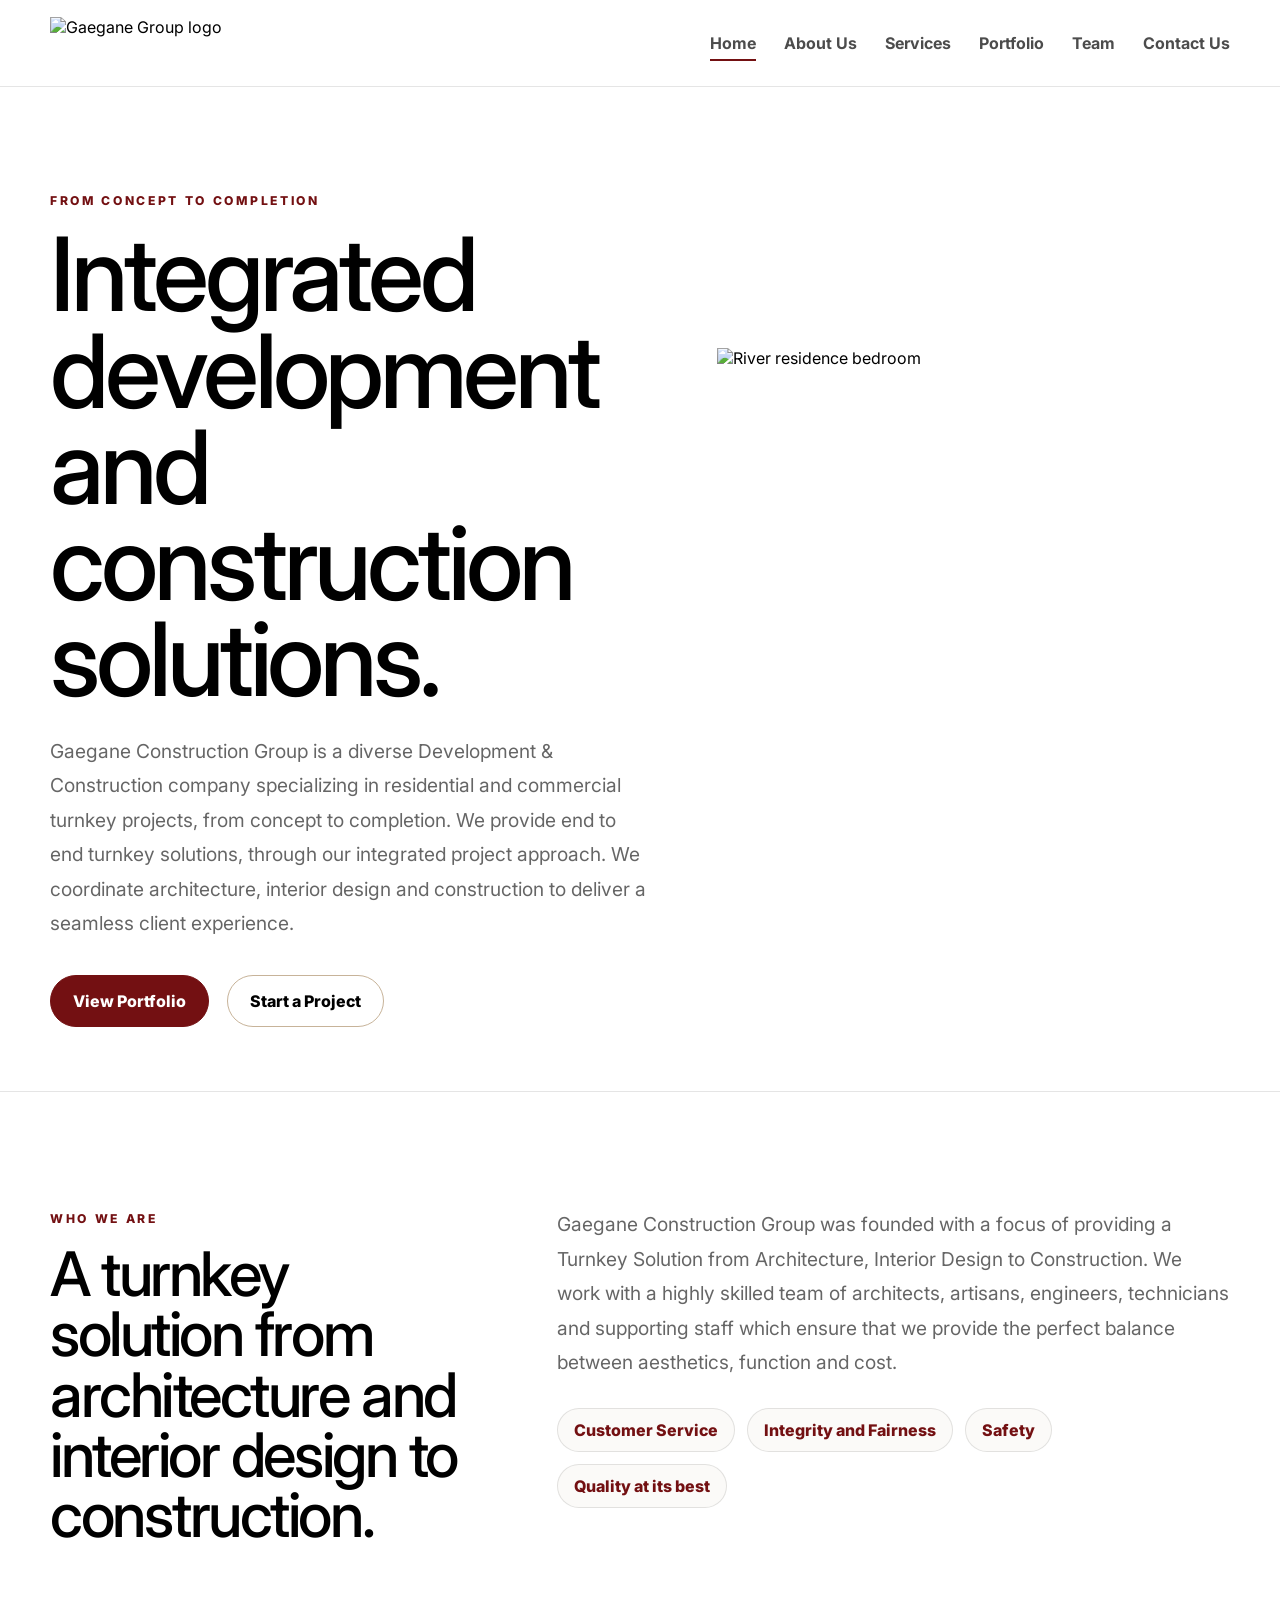
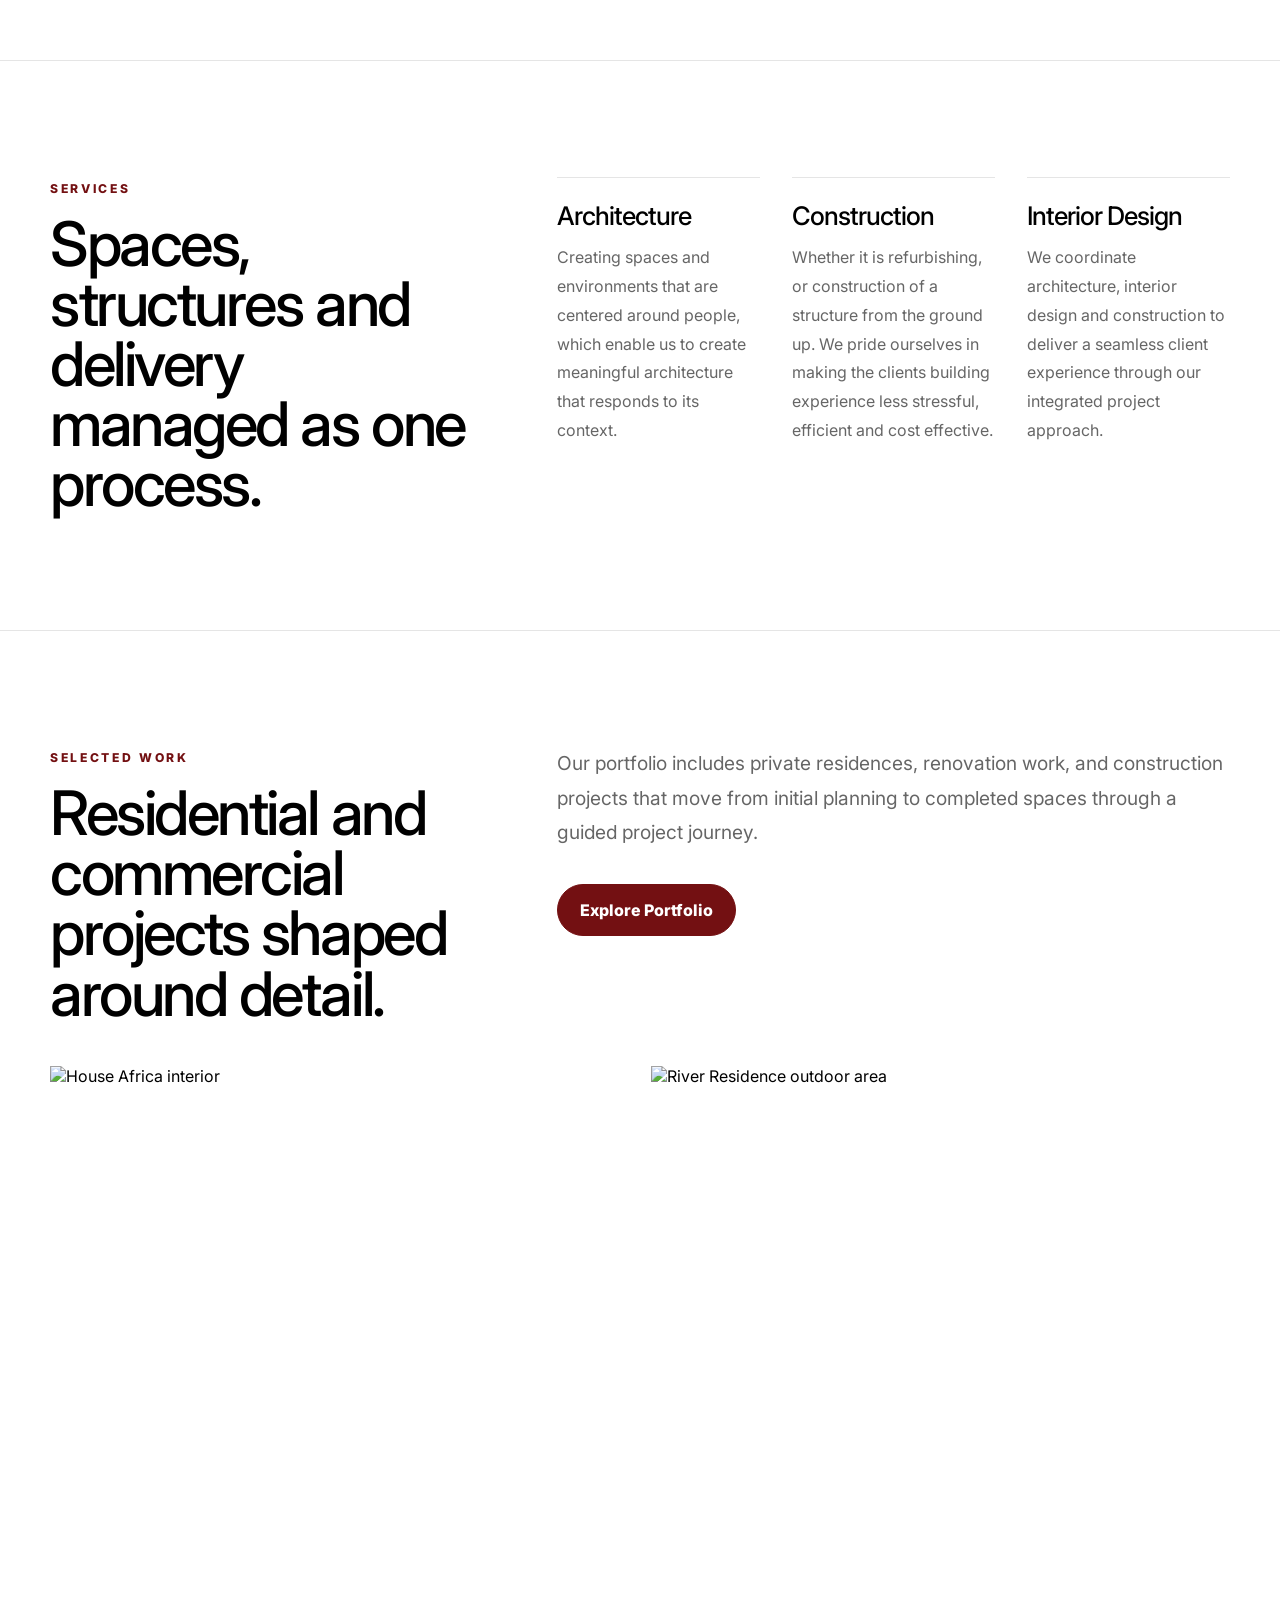
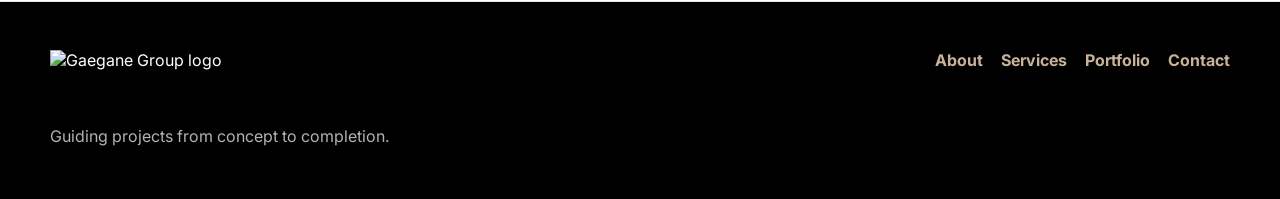
==== index.html @ 61858d84 "Gaegane multi page website" ====
<!doctype html><html lang="en"><head><meta charset="UTF-8"><meta name="viewport" content="width=device-width, initial-scale=1.0"><title>Gaegane Construction Group</title><link rel="preconnect" href="https://fonts.googleapis.com"><link rel="preconnect" href="https://fonts.gstatic.com" crossorigin><link href="https://fonts.googleapis.com/css2?family=Inter:wght@400;500;600;700;800&display=swap" rel="stylesheet"><link rel="stylesheet" href="assets/css/site.css"></head><body>
<header class="site-header"><div class="container nav"><a class="brand" href="index.html"><img src="assets/images/logo-horizontal.png" alt="Gaegane Group logo"></a><button class="menu-toggle" onclick="toggleMenu(this)" aria-label="Toggle menu" aria-controls="navMenu" aria-expanded="false"><span></span><span></span><span></span></button><nav class="nav-links" id="navMenu"><a class="active" href="index.html">Home</a><a href="about.html">About Us</a><a href="services.html">Services</a><a href="portfolio.html">Portfolio</a><a href="team.html">Team</a><a href="contact.html">Contact Us</a></nav></div></header>
<main>
<section class="page-hero"><div class="container hero-split"><div class="reveal"><span class="eyebrow">From concept to completion</span><h1>Integrated development and construction solutions.</h1><p class="lead">Gaegane Construction Group is a diverse Development & Construction company specializing in residential and commercial turnkey projects, from concept to completion. We provide end to end turnkey solutions, through our integrated project approach. We coordinate architecture, interior design and construction to deliver a seamless client experience.</p><div class="btn-row"><a class="btn btn-primary" href="portfolio.html">View Portfolio</a><a class="btn btn-secondary" href="contact.html">Start a Project</a></div></div><div class="hero-media reveal"><div class="slider"><div class="slide active"><img src="assets/images/river-bedroom.jpg" alt="River residence bedroom"></div><div class="slide"><img src="assets/images/river-outdoor.jpg" alt="River residence outdoor seating area"></div><div class="slide"><img src="assets/images/diedericks-near.jpg" alt="House Diedericks nearing completion"></div><div class="slider-dots"><button class="dot active" type="button"></button><button class="dot" type="button"></button><button class="dot" type="button"></button></div></div></div></div></section>
<section class="section"><div class="container split"><div class="reveal"><span class="eyebrow">Who we are</span><h2>A turnkey solution from architecture and interior design to construction.</h2></div><div class="reveal"><p class="lead">Gaegane Construction Group was founded with a focus of providing a Turnkey Solution from Architecture, Interior Design to Construction. We work with a highly skilled team of architects, artisans, engineers, technicians and supporting staff which ensure that we provide the perfect balance between aesthetics, function and cost.</p><div class="values"><span class="value">Customer Service</span><span class="value">Integrity and Fairness</span><span class="value">Safety</span><span class="value">Quality at its best</span></div></div></div></section>
<section class="section"><div class="container"><div class="split"><div class="reveal"><span class="eyebrow">Services</span><h2>Spaces, structures and delivery managed as one process.</h2></div><div class="plain-grid"><article class="plain-item reveal"><h3>Architecture</h3><p>Creating spaces and environments that are centered around people, which enable us to create meaningful architecture that responds to its context.</p></article><article class="plain-item reveal"><h3>Construction</h3><p>Whether it is refurbishing, or construction of a structure from the ground up. We pride ourselves in making the clients building experience less stressful, efficient and cost effective.</p></article><article class="plain-item reveal"><h3>Interior Design</h3><p>We coordinate architecture, interior design and construction to deliver a seamless client experience through our integrated project approach.</p></article></div></div></div></section>
<section class="section"><div class="container"><div class="split"><div class="reveal"><span class="eyebrow">Selected work</span><h2>Residential and commercial projects shaped around detail.</h2></div><div class="reveal"><p class="lead">Our portfolio includes private residences, renovation work, and construction projects that move from initial planning to completed spaces through a guided project journey.</p><div class="btn-row"><a class="btn btn-primary" href="portfolio.html">Explore Portfolio</a></div></div></div><div class="image-band reveal"><img src="assets/images/house-africa.jpg" alt="House Africa interior"><img src="assets/images/river-outdoor.jpg" alt="River Residence outdoor area"></div></div></section>
</main><footer class="footer"><div class="container footer-inner"><div><img class="footer-logo" src="assets/images/logo-horizontal-white.png" alt="Gaegane Group logo"><p>Guiding projects from concept to completion.</p></div><div class="footer-links"><a href="about.html">About</a><a href="services.html">Services</a><a href="portfolio.html">Portfolio</a><a href="contact.html">Contact</a></div></div></footer><script src="assets/js/site.js"></script></body></html>
---- assets/css/site.css ----
:root{
  --maroon:#731012;
  --gold:#c7b399;
  --black:#000000;
  --white:#ffffff;
  --paper:#fbfaf8;
  --muted:#666666;
  --line:rgba(0,0,0,.10);
  --max:1180px;
  --header:86px;
}

*{box-sizing:border-box}
html{scroll-behavior:smooth}
body{
  margin:0;
  font-family:'Gilroy','Inter',system-ui,-apple-system,BlinkMacSystemFont,'Segoe UI',sans-serif;
  background:var(--white);
  color:var(--black);
}
a{color:inherit;text-decoration:none}
img{display:block;max-width:100%}
p{margin:0;color:var(--muted);line-height:1.8;font-size:1rem}
h1,h2,h3{margin:0;color:var(--black);font-weight:500;letter-spacing:-.04em}
h1{font-size:clamp(3rem,8vw,7.8rem);line-height:.94;max-width:980px}
h2{font-size:clamp(2rem,4.8vw,4.8rem);line-height:.98}
h3{font-size:clamp(1.25rem,2vw,1.8rem);line-height:1.08}.container{width:min(var(--max),calc(100% - 40px));margin:0 auto}.eyebrow{display:inline-block;font-size:.76rem;font-weight:800;letter-spacing:.22em;text-transform:uppercase;color:var(--maroon);margin-bottom:18px}.lead{font-size:clamp(1.05rem,1.5vw,1.25rem);max-width:760px}.site-header{position:sticky;top:0;z-index:100;background:rgba(255,255,255,.94);backdrop-filter:blur(14px);border-bottom:1px solid var(--line)}.nav{min-height:var(--header);display:flex;align-items:center;justify-content:space-between;gap:28px}.brand{display:flex;align-items:center;flex:0 0 auto}.brand img{height:clamp(44px,4vw,58px);width:auto;object-fit:contain}.nav-links{display:flex;align-items:center;gap:28px;font-weight:700;color:#4c4c4c}.nav-links a{position:relative;padding:8px 0}.nav-links a::after{content:"";position:absolute;left:0;bottom:0;width:0;height:2px;background:var(--maroon);transition:.28s ease}.nav-links a:hover::after,.nav-links a.active::after{width:100%}.menu-toggle{display:none;border:0;background:transparent;width:46px;height:46px;align-items:center;justify-content:center;flex-direction:column;gap:6px;cursor:pointer}.menu-toggle span{width:24px;height:2px;background:var(--black);border-radius:99px}.page-hero{padding:clamp(58px,8vw,118px) 0 64px;border-bottom:1px solid var(--line)}.page-hero .lead{margin-top:26px}.hero-split{display:grid;grid-template-columns:1.08fr .92fr;gap:clamp(30px,5vw,72px);align-items:center}.hero-media{position:relative;min-height:520px;overflow:hidden}.hero-media img{width:100%;height:100%;object-fit:cover}.slider{position:relative;height:100%;min-height:520px;overflow:hidden}.slide{position:absolute;inset:0;opacity:0;visibility:hidden;transform:scale(1.03);transition:opacity .8s ease,transform 1s ease,visibility .8s ease}.slide.active{opacity:1;visibility:visible;transform:scale(1)}.slide img{width:100%;height:100%;object-fit:cover}.slider-dots{position:absolute;left:28px;bottom:28px;display:flex;gap:9px}.dot{width:9px;height:9px;border-radius:50%;border:1px solid var(--white);background:rgba(255,255,255,.35);cursor:pointer}.dot.active{background:var(--white)}.btn-row{display:flex;gap:18px;flex-wrap:wrap;margin-top:34px}.btn{display:inline-flex;align-items:center;justify-content:center;min-height:52px;padding:0 22px;border:1px solid var(--maroon);border-radius:999px;font-weight:800;transition:.28s ease}.btn-primary{background:var(--maroon);color:var(--white)}.btn-primary:hover{background:#5c0c0e;transform:translateY(-2px)}.btn-secondary{background:transparent;color:var(--black);border-color:var(--gold)}.btn-secondary:hover{background:var(--gold);transform:translateY(-2px)}.section{padding:clamp(68px,9vw,120px) 0;border-bottom:1px solid var(--line)}.split{display:grid;grid-template-columns:.78fr 1.22fr;gap:clamp(30px,6vw,90px);align-items:start}.plain-grid{display:grid;grid-template-columns:repeat(3,1fr);gap:32px}.plain-item{padding-top:24px;border-top:1px solid var(--line)}.plain-item h3{margin-bottom:14px}.image-band{display:grid;grid-template-columns:1fr 1fr;gap:22px;margin-top:42px}.image-band img{width:100%;height:420px;object-fit:cover}.values{display:flex;gap:12px;flex-wrap:wrap;margin-top:28px}.value{border:1px solid var(--line);padding:11px 16px;border-radius:999px;color:var(--maroon);font-weight:800;background:var(--paper)}.portfolio-grid{display:grid;grid-template-columns:repeat(2,1fr);gap:46px 28px}.project{border-top:1px solid var(--line);padding-top:20px}.project img{width:100%;height:460px;object-fit:cover;margin-bottom:18px}.project .meta{font-size:.75rem;letter-spacing:.18em;text-transform:uppercase;color:var(--maroon);font-weight:800;margin-bottom:12px}.team-grid{display:grid;grid-template-columns:repeat(3,1fr);gap:28px}.team-card{border-top:1px solid var(--line);padding-top:20px}.team-card img{width:100%;height:360px;object-fit:cover;margin-bottom:18px}.contact-grid{display:grid;grid-template-columns:1fr 1fr;gap:clamp(32px,6vw,80px)}.form{display:grid;gap:16px}.form-row{display:grid;grid-template-columns:1fr 1fr;gap:16px}.form input,.form textarea{width:100%;border:0;border-bottom:1px solid var(--line);padding:15px 0;font:inherit;background:transparent;color:var(--black)}.form textarea{min-height:150px;resize:vertical}.contact-details{border-left:1px solid var(--line);padding-left:34px}.contact-details p{margin-bottom:18px}.footer{background:var(--black);color:var(--white);padding:48px 0}.footer p{color:rgba(255,255,255,.7)}.footer-inner{display:flex;align-items:flex-start;justify-content:space-between;gap:30px;flex-wrap:wrap}.footer-logo{height:54px;width:auto;margin-bottom:18px}.footer-links{display:flex;gap:18px;flex-wrap:wrap;color:var(--gold);font-weight:700}.reveal{opacity:0;transform:translateY(26px);transition:opacity .7s ease,transform .7s ease}.reveal.revealed{opacity:1;transform:translateY(0)}

@media(max-width:980px){
  :root{--header:76px}.hero-split,.split,.contact-grid{grid-template-columns:1fr}.plain-grid,.team-grid{grid-template-columns:1fr 1fr}.portfolio-grid{grid-template-columns:1fr}.hero-media,.slider{min-height:430px}.nav-links{position:absolute;top:100%;left:0;right:0;background:rgba(255,255,255,.98);border-bottom:1px solid var(--line);padding:18px 20px;display:none;flex-direction:column;align-items:flex-start;gap:14px}.nav-links.active{display:flex}.menu-toggle{display:flex}.contact-details{border-left:0;padding-left:0;border-top:1px solid var(--line);padding-top:26px}
}
@media(max-width:640px){
  .container{width:min(100% - 28px,var(--max))}.brand img{height:42px}.page-hero{padding:46px 0}.plain-grid,.team-grid,.image-band{grid-template-columns:1fr}.image-band img,.project img,.team-card img{height:320px}.hero-media,.slider{min-height:340px}.form-row{grid-template-columns:1fr}h1{font-size:clamp(3rem,13vw,4.2rem)}.btn-row{gap:14px}.btn{width:100%}
}
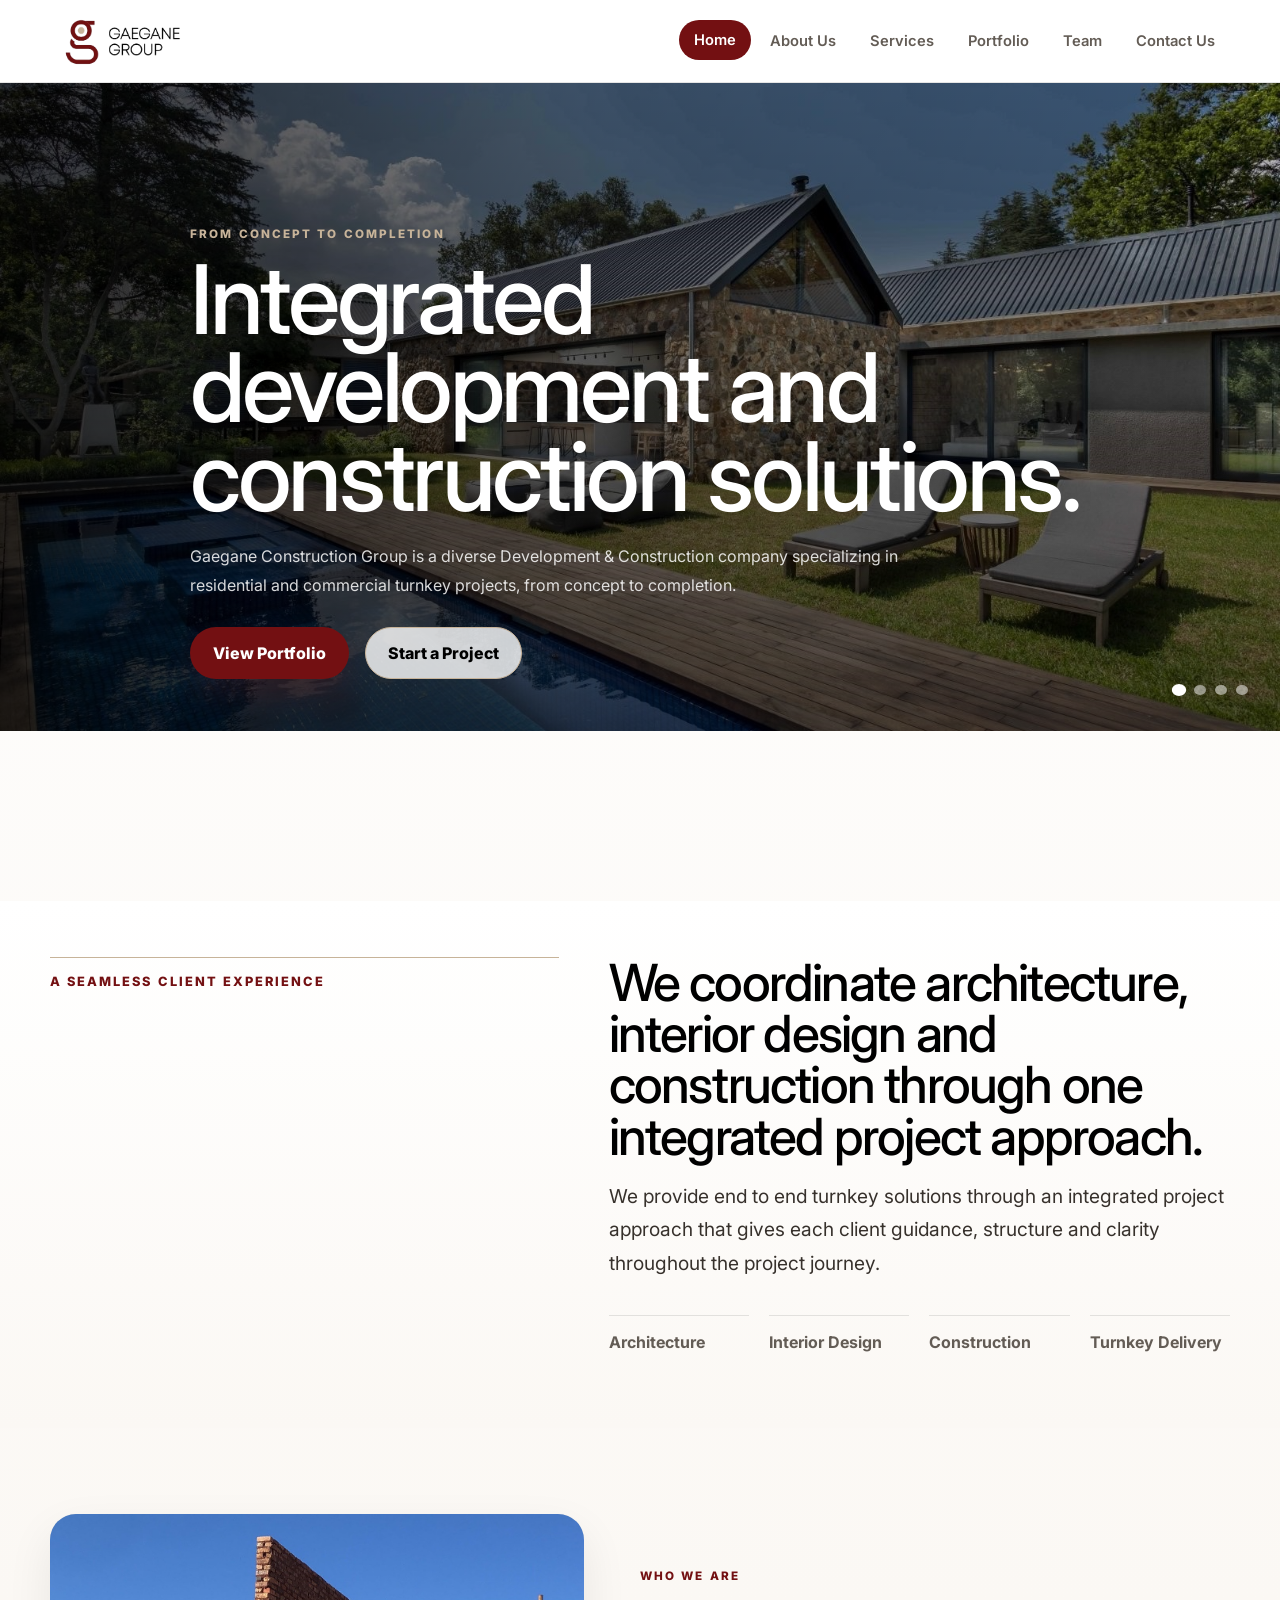
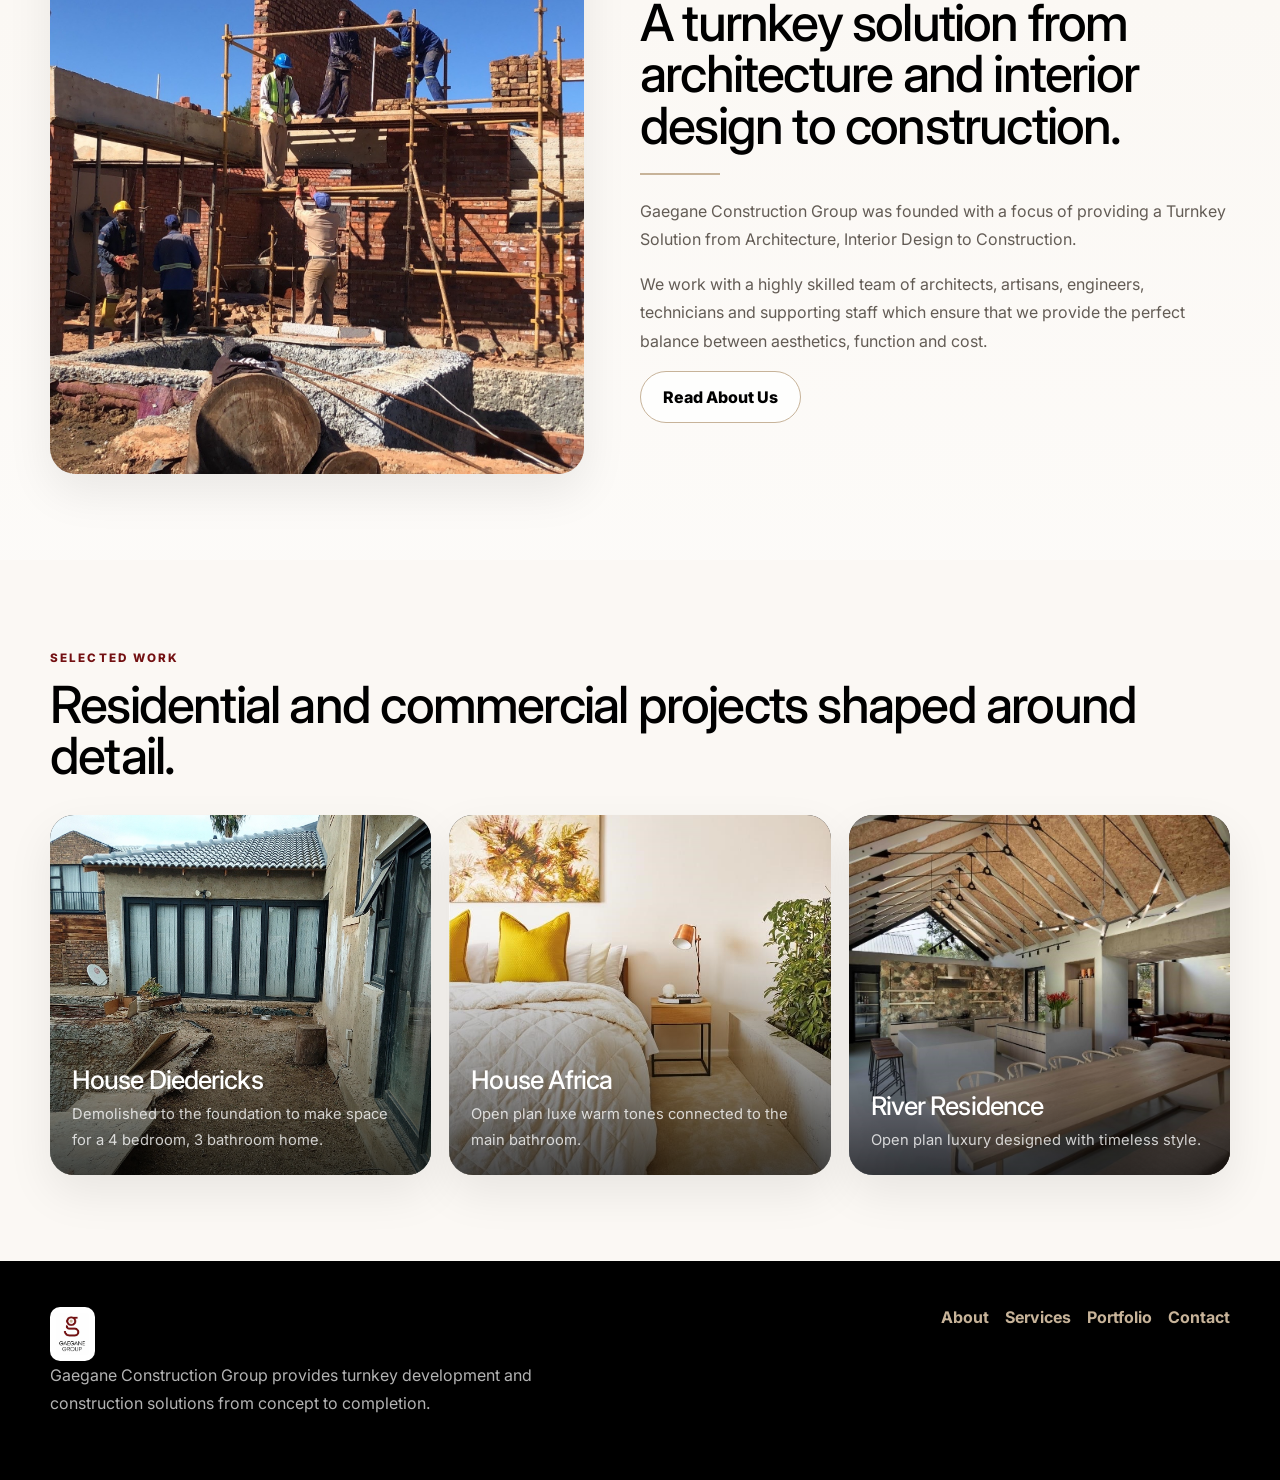
==== commit f34cf66c: "updated" ====
--- a/index.html
+++ b/index.html
@@ -1,8 +1,18 @@
-<!doctype html><html lang="en"><head><meta charset="UTF-8"><meta name="viewport" content="width=device-width, initial-scale=1.0"><title>Gaegane Construction Group</title><link rel="preconnect" href="https://fonts.googleapis.com"><link rel="preconnect" href="https://fonts.gstatic.com" crossorigin><link href="https://fonts.googleapis.com/css2?family=Inter:wght@400;500;600;700;800&display=swap" rel="stylesheet"><link rel="stylesheet" href="assets/css/site.css"></head><body>
-<header class="site-header"><div class="container nav"><a class="brand" href="index.html"><img src="assets/images/logo-horizontal.png" alt="Gaegane Group logo"></a><button class="menu-toggle" onclick="toggleMenu(this)" aria-label="Toggle menu" aria-controls="navMenu" aria-expanded="false"><span></span><span></span><span></span></button><nav class="nav-links" id="navMenu"><a class="active" href="index.html">Home</a><a href="about.html">About Us</a><a href="services.html">Services</a><a href="portfolio.html">Portfolio</a><a href="team.html">Team</a><a href="contact.html">Contact Us</a></nav></div></header>
-<main>
-<section class="page-hero"><div class="container hero-split"><div class="reveal"><span class="eyebrow">From concept to completion</span><h1>Integrated development and construction solutions.</h1><p class="lead">Gaegane Construction Group is a diverse Development & Construction company specializing in residential and commercial turnkey projects, from concept to completion. We provide end to end turnkey solutions, through our integrated project approach. We coordinate architecture, interior design and construction to deliver a seamless client experience.</p><div class="btn-row"><a class="btn btn-primary" href="portfolio.html">View Portfolio</a><a class="btn btn-secondary" href="contact.html">Start a Project</a></div></div><div class="hero-media reveal"><div class="slider"><div class="slide active"><img src="assets/images/river-bedroom.jpg" alt="River residence bedroom"></div><div class="slide"><img src="assets/images/river-outdoor.jpg" alt="River residence outdoor seating area"></div><div class="slide"><img src="assets/images/diedericks-near.jpg" alt="House Diedericks nearing completion"></div><div class="slider-dots"><button class="dot active" type="button"></button><button class="dot" type="button"></button><button class="dot" type="button"></button></div></div></div></div></section>
-<section class="section"><div class="container split"><div class="reveal"><span class="eyebrow">Who we are</span><h2>A turnkey solution from architecture and interior design to construction.</h2></div><div class="reveal"><p class="lead">Gaegane Construction Group was founded with a focus of providing a Turnkey Solution from Architecture, Interior Design to Construction. We work with a highly skilled team of architects, artisans, engineers, technicians and supporting staff which ensure that we provide the perfect balance between aesthetics, function and cost.</p><div class="values"><span class="value">Customer Service</span><span class="value">Integrity and Fairness</span><span class="value">Safety</span><span class="value">Quality at its best</span></div></div></div></section>
-<section class="section"><div class="container"><div class="split"><div class="reveal"><span class="eyebrow">Services</span><h2>Spaces, structures and delivery managed as one process.</h2></div><div class="plain-grid"><article class="plain-item reveal"><h3>Architecture</h3><p>Creating spaces and environments that are centered around people, which enable us to create meaningful architecture that responds to its context.</p></article><article class="plain-item reveal"><h3>Construction</h3><p>Whether it is refurbishing, or construction of a structure from the ground up. We pride ourselves in making the clients building experience less stressful, efficient and cost effective.</p></article><article class="plain-item reveal"><h3>Interior Design</h3><p>We coordinate architecture, interior design and construction to deliver a seamless client experience through our integrated project approach.</p></article></div></div></div></section>
-<section class="section"><div class="container"><div class="split"><div class="reveal"><span class="eyebrow">Selected work</span><h2>Residential and commercial projects shaped around detail.</h2></div><div class="reveal"><p class="lead">Our portfolio includes private residences, renovation work, and construction projects that move from initial planning to completed spaces through a guided project journey.</p><div class="btn-row"><a class="btn btn-primary" href="portfolio.html">Explore Portfolio</a></div></div></div><div class="image-band reveal"><img src="assets/images/house-africa.jpg" alt="House Africa interior"><img src="assets/images/river-outdoor.jpg" alt="River Residence outdoor area"></div></div></section>
-</main><footer class="footer"><div class="container footer-inner"><div><img class="footer-logo" src="assets/images/logo-horizontal-white.png" alt="Gaegane Group logo"><p>Guiding projects from concept to completion.</p></div><div class="footer-links"><a href="about.html">About</a><a href="services.html">Services</a><a href="portfolio.html">Portfolio</a><a href="contact.html">Contact</a></div></div></footer><script src="assets/js/site.js"></script></body></html>
+<!doctype html><html lang="en"><head><meta charset="UTF-8"><meta name="viewport" content="width=device-width, initial-scale=1.0"><title>Gaegane Construction Group</title><link rel="preconnect" href="https://fonts.googleapis.com"><link rel="preconnect" href="https://fonts.gstatic.com" crossorigin><link href="https://fonts.googleapis.com/css2?family=Inter:wght@400;500;600;700;800&display=swap" rel="stylesheet"><link rel="stylesheet" href="assets/css/site.css"></head><body><header class="site-header">
+  <div class="container nav">
+    <a class="brand" href="index.html" aria-label="Gaegane Group home"><img src="assets/images/horizont-bg.png" alt="Gaegane Group logo"></a>
+    <button class="menu-toggle" type="button" aria-label="Open menu" aria-expanded="false"><span></span><span></span><span></span></button>
+    <nav class="nav-links">
+      <a href="index.html" class="active">Home</a><a href="about.html" class="">About Us</a><a href="services.html" class="">Services</a><a href="portfolio.html" class="">Portfolio</a><a href="team.html" class="">Team</a><a href="contact.html" class="">Contact Us</a>
+    </nav>
+  </div>
+</header><main>
+<section class="hero"><div class="hero-media">
+<div class="hero-slide active"><img src="assets/images/river-outdoor.jpg" alt="River Residence outdoor seating area"></div><div class="hero-slide"><img src="assets/images/river-bedroom.jpg" alt="River Residence bedroom"></div><div class="hero-slide"><img src="assets/images/diedericks-near.jpg" alt="House Diedericks nearing completion"></div><div class="hero-slide"><img src="assets/images/house-africa-lounge.jpg" alt="House Africa lounge"></div>
+<div class="hero-overlay"><div class="container hero-content reveal"><span class="eyebrow">From concept to completion</span><h1>Integrated development and construction solutions.</h1><p>Gaegane Construction Group is a diverse Development & Construction company specializing in residential and commercial turnkey projects, from concept to completion.</p><div class="btn-row"><a class="btn btn-primary" href="portfolio.html">View Portfolio</a><a class="btn btn-secondary" href="contact.html">Start a Project</a></div></div></div>
+<div class="hero-dots"><button class="hero-dot active" type="button" aria-label="Slide 1"></button><button class="hero-dot" type="button" aria-label="Slide 2"></button><button class="hero-dot" type="button" aria-label="Slide 3"></button><button class="hero-dot" type="button" aria-label="Slide 4"></button></div>
+</div></section>
+<section class="intro-paper"><div class="container intro-grid"><div class="number-label reveal">A seamless client experience</div><div class="reveal"><h2>We coordinate architecture, interior design and construction through one integrated project approach.</h2><p class="lead">We provide end to end turnkey solutions through an integrated project approach that gives each client guidance, structure and clarity throughout the project journey.</p><div class="plain-list"><div class="plain-item">Architecture</div><div class="plain-item">Interior Design</div><div class="plain-item">Construction</div><div class="plain-item">Turnkey Delivery</div></div></div></div></section>
+<section class="section"><div class="container split"><div class="image-frame tall reveal"><img src="assets/images/diedericks-progress-2.jpg" alt="Construction project in progress"></div><div class="text-block reveal"><span class="eyebrow">Who we are</span><h2>A turnkey solution from architecture and interior design to construction.</h2><div class="rule"></div><p>Gaegane Construction Group was founded with a focus of providing a Turnkey Solution from Architecture, Interior Design to Construction.</p><p>We work with a highly skilled team of architects, artisans, engineers, technicians and supporting staff which ensure that we provide the perfect balance between aesthetics, function and cost.</p><a class="btn btn-secondary" href="about.html">Read About Us</a></div></div></section>
+<section class="section alt"><div class="container"><span class="eyebrow reveal">Selected work</span><h2 class="reveal">Residential and commercial projects shaped around detail.</h2><div class="project-grid"><a class="project-card reveal" href="portfolio.html"><img src="assets/images/diedericks-near-2.jpg" alt="House Diedericks"><div class="project-copy"><h3>House Diedericks</h3><p>Demolished to the foundation to make space for a 4 bedroom, 3 bathroom home.</p></div></a><a class="project-card reveal" href="portfolio.html"><img src="assets/images/house-africa-bedroom.jpg" alt="House Africa"><div class="project-copy"><h3>House Africa</h3><p>Open plan luxe warm tones connected to the main bathroom.</p></div></a><a class="project-card reveal" href="portfolio.html"><img src="assets/images/river-kitchen.jpg" alt="River Residence"><div class="project-copy"><h3>River Residence</h3><p>Open plan luxury designed with timeless style.</p></div></a></div></div></section>
+</main><footer class="footer"><div class="container footer-inner"><div><img src="assets/images/logo.jpg" alt="Gaegane Group logo"><p>Gaegane Construction Group provides turnkey development and construction solutions from concept to completion.</p></div><div class="footer-links"><a href="about.html">About</a><a href="services.html">Services</a><a href="portfolio.html">Portfolio</a><a href="contact.html">Contact</a></div></div></footer><script src="assets/js/site.js"></script></body></html>
--- a/assets/css/site.css
+++ b/assets/css/site.css
@@ -1,34 +1,33 @@
 :root{
-  --maroon:#731012;
-  --gold:#c7b399;
-  --black:#000000;
-  --white:#ffffff;
-  --paper:#fbfaf8;
-  --muted:#666666;
-  --line:rgba(0,0,0,.10);
-  --max:1180px;
-  --header:86px;
+  --maroon:#731012;--gold:#c7b399;--black:#000;--white:#fff;
+  --paper:#fbf8f4;--paper-2:#f5efe8;--ink:#111;--muted:#635c55;
+  --line:rgba(0,0,0,.10);--soft:0 18px 46px rgba(0,0,0,.08);--radius:26px;
 }
-
-*{box-sizing:border-box}
-html{scroll-behavior:smooth}
-body{
-  margin:0;
-  font-family:'Gilroy','Inter',system-ui,-apple-system,BlinkMacSystemFont,'Segoe UI',sans-serif;
-  background:var(--white);
-  color:var(--black);
-}
-a{color:inherit;text-decoration:none}
-img{display:block;max-width:100%}
-p{margin:0;color:var(--muted);line-height:1.8;font-size:1rem}
-h1,h2,h3{margin:0;color:var(--black);font-weight:500;letter-spacing:-.04em}
-h1{font-size:clamp(3rem,8vw,7.8rem);line-height:.94;max-width:980px}
-h2{font-size:clamp(2rem,4.8vw,4.8rem);line-height:.98}
-h3{font-size:clamp(1.25rem,2vw,1.8rem);line-height:1.08}.container{width:min(var(--max),calc(100% - 40px));margin:0 auto}.eyebrow{display:inline-block;font-size:.76rem;font-weight:800;letter-spacing:.22em;text-transform:uppercase;color:var(--maroon);margin-bottom:18px}.lead{font-size:clamp(1.05rem,1.5vw,1.25rem);max-width:760px}.site-header{position:sticky;top:0;z-index:100;background:rgba(255,255,255,.94);backdrop-filter:blur(14px);border-bottom:1px solid var(--line)}.nav{min-height:var(--header);display:flex;align-items:center;justify-content:space-between;gap:28px}.brand{display:flex;align-items:center;flex:0 0 auto}.brand img{height:clamp(44px,4vw,58px);width:auto;object-fit:contain}.nav-links{display:flex;align-items:center;gap:28px;font-weight:700;color:#4c4c4c}.nav-links a{position:relative;padding:8px 0}.nav-links a::after{content:"";position:absolute;left:0;bottom:0;width:0;height:2px;background:var(--maroon);transition:.28s ease}.nav-links a:hover::after,.nav-links a.active::after{width:100%}.menu-toggle{display:none;border:0;background:transparent;width:46px;height:46px;align-items:center;justify-content:center;flex-direction:column;gap:6px;cursor:pointer}.menu-toggle span{width:24px;height:2px;background:var(--black);border-radius:99px}.page-hero{padding:clamp(58px,8vw,118px) 0 64px;border-bottom:1px solid var(--line)}.page-hero .lead{margin-top:26px}.hero-split{display:grid;grid-template-columns:1.08fr .92fr;gap:clamp(30px,5vw,72px);align-items:center}.hero-media{position:relative;min-height:520px;overflow:hidden}.hero-media img{width:100%;height:100%;object-fit:cover}.slider{position:relative;height:100%;min-height:520px;overflow:hidden}.slide{position:absolute;inset:0;opacity:0;visibility:hidden;transform:scale(1.03);transition:opacity .8s ease,transform 1s ease,visibility .8s ease}.slide.active{opacity:1;visibility:visible;transform:scale(1)}.slide img{width:100%;height:100%;object-fit:cover}.slider-dots{position:absolute;left:28px;bottom:28px;display:flex;gap:9px}.dot{width:9px;height:9px;border-radius:50%;border:1px solid var(--white);background:rgba(255,255,255,.35);cursor:pointer}.dot.active{background:var(--white)}.btn-row{display:flex;gap:18px;flex-wrap:wrap;margin-top:34px}.btn{display:inline-flex;align-items:center;justify-content:center;min-height:52px;padding:0 22px;border:1px solid var(--maroon);border-radius:999px;font-weight:800;transition:.28s ease}.btn-primary{background:var(--maroon);color:var(--white)}.btn-primary:hover{background:#5c0c0e;transform:translateY(-2px)}.btn-secondary{background:transparent;color:var(--black);border-color:var(--gold)}.btn-secondary:hover{background:var(--gold);transform:translateY(-2px)}.section{padding:clamp(68px,9vw,120px) 0;border-bottom:1px solid var(--line)}.split{display:grid;grid-template-columns:.78fr 1.22fr;gap:clamp(30px,6vw,90px);align-items:start}.plain-grid{display:grid;grid-template-columns:repeat(3,1fr);gap:32px}.plain-item{padding-top:24px;border-top:1px solid var(--line)}.plain-item h3{margin-bottom:14px}.image-band{display:grid;grid-template-columns:1fr 1fr;gap:22px;margin-top:42px}.image-band img{width:100%;height:420px;object-fit:cover}.values{display:flex;gap:12px;flex-wrap:wrap;margin-top:28px}.value{border:1px solid var(--line);padding:11px 16px;border-radius:999px;color:var(--maroon);font-weight:800;background:var(--paper)}.portfolio-grid{display:grid;grid-template-columns:repeat(2,1fr);gap:46px 28px}.project{border-top:1px solid var(--line);padding-top:20px}.project img{width:100%;height:460px;object-fit:cover;margin-bottom:18px}.project .meta{font-size:.75rem;letter-spacing:.18em;text-transform:uppercase;color:var(--maroon);font-weight:800;margin-bottom:12px}.team-grid{display:grid;grid-template-columns:repeat(3,1fr);gap:28px}.team-card{border-top:1px solid var(--line);padding-top:20px}.team-card img{width:100%;height:360px;object-fit:cover;margin-bottom:18px}.contact-grid{display:grid;grid-template-columns:1fr 1fr;gap:clamp(32px,6vw,80px)}.form{display:grid;gap:16px}.form-row{display:grid;grid-template-columns:1fr 1fr;gap:16px}.form input,.form textarea{width:100%;border:0;border-bottom:1px solid var(--line);padding:15px 0;font:inherit;background:transparent;color:var(--black)}.form textarea{min-height:150px;resize:vertical}.contact-details{border-left:1px solid var(--line);padding-left:34px}.contact-details p{margin-bottom:18px}.footer{background:var(--black);color:var(--white);padding:48px 0}.footer p{color:rgba(255,255,255,.7)}.footer-inner{display:flex;align-items:flex-start;justify-content:space-between;gap:30px;flex-wrap:wrap}.footer-logo{height:54px;width:auto;margin-bottom:18px}.footer-links{display:flex;gap:18px;flex-wrap:wrap;color:var(--gold);font-weight:700}.reveal{opacity:0;transform:translateY(26px);transition:opacity .7s ease,transform .7s ease}.reveal.revealed{opacity:1;transform:translateY(0)}
-
-@media(max-width:980px){
-  :root{--header:76px}.hero-split,.split,.contact-grid{grid-template-columns:1fr}.plain-grid,.team-grid{grid-template-columns:1fr 1fr}.portfolio-grid{grid-template-columns:1fr}.hero-media,.slider{min-height:430px}.nav-links{position:absolute;top:100%;left:0;right:0;background:rgba(255,255,255,.98);border-bottom:1px solid var(--line);padding:18px 20px;display:none;flex-direction:column;align-items:flex-start;gap:14px}.nav-links.active{display:flex}.menu-toggle{display:flex}.contact-details{border-left:0;padding-left:0;border-top:1px solid var(--line);padding-top:26px}
-}
-@media(max-width:640px){
-  .container{width:min(100% - 28px,var(--max))}.brand img{height:42px}.page-hero{padding:46px 0}.plain-grid,.team-grid,.image-band{grid-template-columns:1fr}.image-band img,.project img,.team-card img{height:320px}.hero-media,.slider{min-height:340px}.form-row{grid-template-columns:1fr}h1{font-size:clamp(3rem,13vw,4.2rem)}.btn-row{gap:14px}.btn{width:100%}
-}
+*{box-sizing:border-box} html{scroll-behavior:smooth}
+body{margin:0;font-family:'Gilroy','Inter',system-ui,-apple-system,BlinkMacSystemFont,"Segoe UI",sans-serif;color:var(--ink);background:linear-gradient(180deg,#fff 0%,var(--paper) 52%,#fff 100%)}
+body.nav-open{overflow:hidden} a{text-decoration:none;color:inherit} img{display:block;max-width:100%}
+.container{width:min(1180px,calc(100% - 32px));margin:0 auto}
+.site-header{position:sticky;top:0;z-index:100;background:rgba(255,255,255,.92);backdrop-filter:blur(16px);border-bottom:1px solid var(--line)}
+.nav{height:82px;display:flex;align-items:center;justify-content:space-between;gap:22px}
+.brand{display:flex;align-items:center;flex-shrink:0}.brand img{height:clamp(40px,4.2vw,58px);width:auto;max-width:210px;object-fit:contain}
+.nav-links{display:flex;align-items:center;gap:4px}.nav-links a{padding:11px 15px;border-radius:999px;color:var(--muted);font-size:.92rem;font-weight:600;transition:.25s ease}
+.nav-links a:hover,.nav-links a.active{background:var(--maroon);color:#fff;transform:translateY(-1px)}
+.menu-toggle{display:none;width:46px;height:46px;border:1px solid var(--line);background:#fff;border-radius:999px;cursor:pointer;align-items:center;justify-content:center;flex-direction:column;gap:5px}
+.menu-toggle span{width:20px;height:2px;background:var(--black);border-radius:999px;transition:.25s ease}.menu-toggle.active span:nth-child(1){transform:translateY(7px) rotate(45deg)}.menu-toggle.active span:nth-child(2){opacity:0}.menu-toggle.active span:nth-child(3){transform:translateY(-7px) rotate(-45deg)}
+.eyebrow{display:inline-block;color:var(--maroon);letter-spacing:.18em;text-transform:uppercase;font-size:.73rem;font-weight:800;margin-bottom:14px}
+h1,h2,h3{font-weight:500;letter-spacing:-.035em;color:var(--black)}h1{font-size:clamp(3rem,7.5vw,6.9rem);line-height:.92;margin:0}h2{font-size:clamp(2rem,4vw,4rem);line-height:1;margin:0 0 18px}h3{font-size:clamp(1.25rem,2vw,1.75rem);line-height:1.12;margin:0 0 12px}
+p{font-size:1rem;line-height:1.78;color:var(--muted);margin:0 0 16px}.lead{font-size:clamp(1.05rem,1.5vw,1.25rem);line-height:1.75;color:#37312c;max-width:800px}
+.btn-row{display:flex;flex-wrap:wrap;gap:16px;margin-top:28px}.btn{display:inline-flex;align-items:center;justify-content:center;min-height:52px;padding:0 22px;border-radius:999px;border:1px solid transparent;font-weight:800;transition:.25s ease}.btn-primary{background:var(--maroon);color:#fff;box-shadow:0 16px 30px rgba(115,16,18,.18)}.btn-primary:hover{background:#5e0d0f;transform:translateY(-2px)}.btn-secondary{border-color:var(--gold);color:var(--black);background:rgba(255,255,255,.8)}.btn-secondary:hover{background:var(--gold);transform:translateY(-2px)}
+.hero{min-height:calc(100vh - 82px);display:grid;grid-template-rows:minmax(500px,72vh) auto}.hero-media{position:relative;overflow:hidden;background:#111}.hero-slide{position:absolute;inset:0;opacity:0;transform:scale(1.04);transition:opacity .9s ease,transform 1.4s ease}.hero-slide.active{opacity:1;transform:scale(1)}.hero-slide img{width:100%;height:100%;object-fit:cover}.hero-media::after{content:"";position:absolute;inset:0;background:linear-gradient(90deg,rgba(0,0,0,.72),rgba(0,0,0,.36) 47%,rgba(0,0,0,.12)),linear-gradient(180deg,rgba(0,0,0,.1),rgba(0,0,0,.52))}
+.hero-overlay{position:absolute;inset:0;z-index:2;display:flex;align-items:end;padding:52px 0}.hero-content{max-width:900px;color:#fff}.hero-content .eyebrow{color:var(--gold)}.hero-content h1{color:#fff;text-shadow:0 10px 34px rgba(0,0,0,.22)}.hero-content p{color:rgba(255,255,255,.84);max-width:720px;margin-top:22px}.hero-dots{position:absolute;right:32px;bottom:36px;z-index:3;display:flex;gap:9px}.hero-dot{width:10px;height:10px;border-radius:50%;border:0;background:rgba(255,255,255,.5);cursor:pointer}.hero-dot.active{background:#fff;transform:scale(1.2)}
+.intro-paper{padding:56px 0 76px;background:linear-gradient(180deg,#fff,var(--paper))}.intro-grid{display:grid;grid-template-columns:.9fr 1.1fr;gap:50px;align-items:start}.number-label{font-size:.8rem;letter-spacing:.16em;text-transform:uppercase;color:var(--maroon);font-weight:800;border-top:1px solid var(--gold);padding-top:16px}.plain-list{display:grid;grid-template-columns:repeat(4,1fr);gap:20px;margin-top:34px}.plain-item{border-top:1px solid var(--line);padding-top:16px;color:var(--muted);font-weight:700}
+.section{padding:86px 0}.section.alt{background:var(--paper)}.split{display:grid;grid-template-columns:.95fr 1.05fr;gap:56px;align-items:center}.split.reverse{grid-template-columns:1.05fr .95fr}.image-frame{position:relative;border-radius:var(--radius);overflow:hidden;min-height:420px;background:#ddd;box-shadow:var(--soft)}.image-frame.tall{min-height:560px}.image-frame img{width:100%;height:100%;position:absolute;inset:0;object-fit:cover}.text-block{padding:10px 0}.rule{width:80px;height:2px;background:var(--gold);margin:22px 0}.values{display:flex;flex-wrap:wrap;gap:12px;margin-top:24px}.value{border:1px solid var(--line);background:rgba(255,255,255,.68);border-radius:999px;padding:10px 14px;font-weight:700;color:var(--muted)}
+.service-list{display:grid;gap:34px}.service-row{display:grid;grid-template-columns:160px 1fr;gap:34px;border-top:1px solid var(--line);padding-top:28px}.service-row span{font-size:.8rem;letter-spacing:.16em;text-transform:uppercase;color:var(--maroon);font-weight:800}
+.gallery-strip{display:grid;grid-template-columns:1.2fr .8fr 1fr;gap:16px;margin-top:34px}.gallery-strip .image-frame{min-height:320px;border-radius:20px}.gallery-strip .image-frame:nth-child(2){margin-top:42px}
+.project-grid{display:grid;grid-template-columns:repeat(3,1fr);gap:18px;margin-top:34px}.project-card{position:relative;min-height:360px;border-radius:24px;overflow:hidden;background:#111;box-shadow:var(--soft)}.project-card img{width:100%;height:100%;object-fit:cover;position:absolute;inset:0;transition:transform .6s ease}.project-card:hover img{transform:scale(1.05)}.project-card::after{content:"";position:absolute;inset:0;background:linear-gradient(180deg,transparent 35%,rgba(0,0,0,.72))}.project-copy{position:absolute;z-index:2;left:22px;right:22px;bottom:22px;color:#fff}.project-copy h3{color:#fff;margin-bottom:6px}.project-copy p{color:rgba(255,255,255,.78);font-size:.92rem;margin:0}
+.page-hero{padding:82px 0 42px;background:linear-gradient(180deg,#fff,var(--paper))}.page-hero .lead{max-width:900px}.content-stack{display:grid;gap:70px}.team-grid{display:grid;grid-template-columns:repeat(3,1fr);gap:18px;margin-top:34px}.team-panel{border-top:1px solid var(--line);padding-top:24px}
+.contact-grid{display:grid;grid-template-columns:1fr 1fr;gap:46px;align-items:start}.form{display:grid;gap:14px}.form input,.form textarea{width:100%;border:1px solid var(--line);background:#fff;border-radius:16px;padding:16px;font:inherit;color:var(--black)}.form textarea{min-height:150px;resize:vertical}.contact-card{background:var(--maroon);color:#fff;border-radius:var(--radius);padding:34px;box-shadow:var(--soft)}.contact-card p,.contact-card a{color:rgba(255,255,255,.82)}.map-placeholder{min-height:280px;border-radius:22px;background:linear-gradient(135deg,var(--paper-2),var(--gold));display:grid;place-items:center;color:var(--maroon);font-weight:800;margin-top:20px}
+.footer{background:#000;color:#fff;padding:46px 0}.footer-inner{display:flex;justify-content:space-between;gap:26px;flex-wrap:wrap;align-items:flex-start}.footer img{height:54px;width:auto;background:#fff;border-radius:10px;padding:6px}.footer p{color:rgba(255,255,255,.7);max-width:520px}.footer-links{display:flex;gap:16px;flex-wrap:wrap}.footer-links a{color:var(--gold);font-weight:700}
+.reveal{opacity:0;transform:translateY(26px);transition:opacity .75s ease,transform .75s ease}.reveal.visible{opacity:1;transform:translateY(0)}
+@media(max-width:980px){.menu-toggle{display:flex}.nav-links{position:absolute;top:82px;left:0;right:0;display:none;flex-direction:column;align-items:stretch;background:rgba(255,255,255,.98);padding:18px;border-bottom:1px solid var(--line);box-shadow:0 20px 40px rgba(0,0,0,.08)}.nav-links.active{display:flex}.nav-links a{width:100%}.intro-grid,.split,.split.reverse,.contact-grid{grid-template-columns:1fr}.plain-list{grid-template-columns:repeat(2,1fr)}.project-grid,.team-grid{grid-template-columns:1fr}.gallery-strip{grid-template-columns:1fr}.gallery-strip .image-frame:nth-child(2){margin-top:0}.service-row{grid-template-columns:1fr;gap:12px}}
+@media(max-width:640px){.container{width:min(100% - 24px,1180px)}.nav{height:74px}.brand img{height:42px;max-width:155px}.nav-links{top:74px}.hero{grid-template-rows:minmax(560px,78vh) auto}.hero-overlay{padding:36px 0}.hero-dots{right:20px;bottom:22px}.intro-paper,.section{padding:56px 0}.plain-list{grid-template-columns:1fr}.image-frame,.image-frame.tall{min-height:320px}.project-card{min-height:300px}}
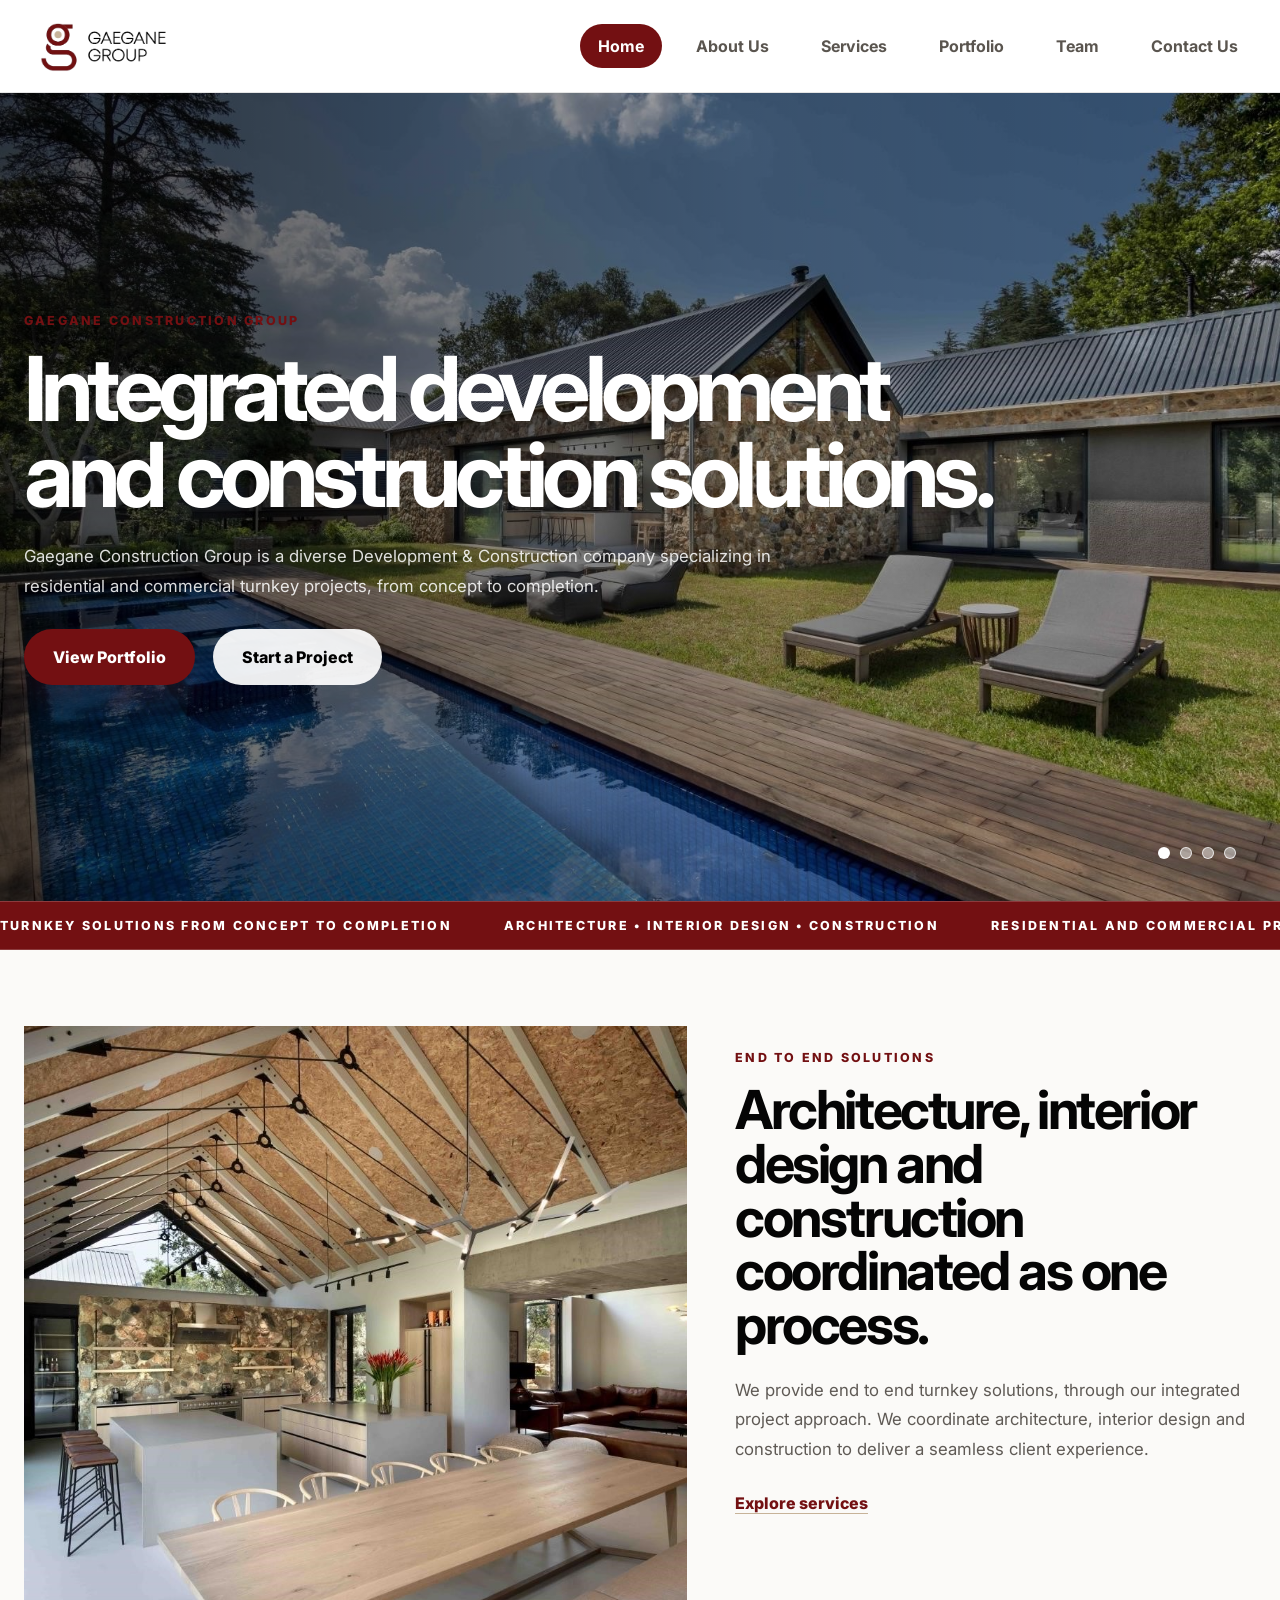
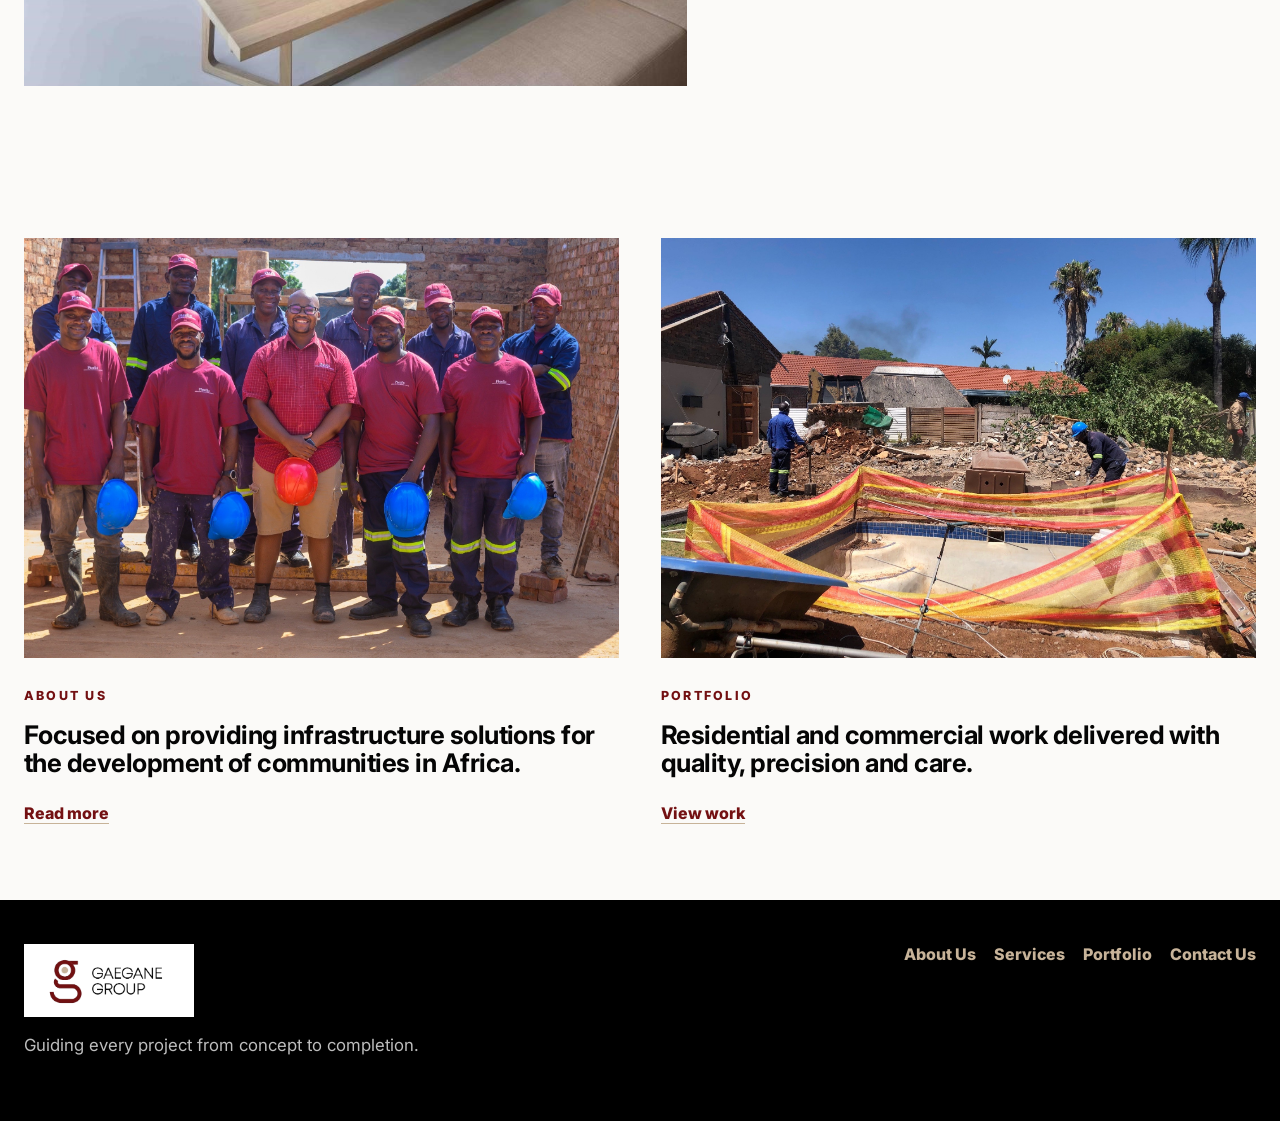
==== commit 264c97c5: "change" ====
--- a/index.html
+++ b/index.html
@@ -1,18 +1,72 @@
-<!doctype html><html lang="en"><head><meta charset="UTF-8"><meta name="viewport" content="width=device-width, initial-scale=1.0"><title>Gaegane Construction Group</title><link rel="preconnect" href="https://fonts.googleapis.com"><link rel="preconnect" href="https://fonts.gstatic.com" crossorigin><link href="https://fonts.googleapis.com/css2?family=Inter:wght@400;500;600;700;800&display=swap" rel="stylesheet"><link rel="stylesheet" href="assets/css/site.css"></head><body><header class="site-header">
+<!doctype html>
+<html lang="en">
+<head>
+<meta charset="UTF-8">
+<meta name="viewport" content="width=device-width, initial-scale=1.0">
+<link rel="preconnect" href="https://fonts.googleapis.com">
+<link rel="preconnect" href="https://fonts.gstatic.com" crossorigin>
+<link href="https://fonts.googleapis.com/css2?family=Inter:wght@400;500;600;700;800&display=swap" rel="stylesheet">
+<link rel="stylesheet" href="assets/css/site.css">
+<title>Gaegane Construction Group</title>
+</head>
+<body data-page="home">
+<header class="site-header">
   <div class="container nav">
-    <a class="brand" href="index.html" aria-label="Gaegane Group home"><img src="assets/images/horizont-bg.png" alt="Gaegane Group logo"></a>
-    <button class="menu-toggle" type="button" aria-label="Open menu" aria-expanded="false"><span></span><span></span><span></span></button>
-    <nav class="nav-links">
-      <a href="index.html" class="active">Home</a><a href="about.html" class="">About Us</a><a href="services.html" class="">Services</a><a href="portfolio.html" class="">Portfolio</a><a href="team.html" class="">Team</a><a href="contact.html" class="">Contact Us</a>
+    <a class="brand" href="index.html" aria-label="Gaegane Group home">
+      <img src="assets/images/horizont-bg.png" alt="Gaegane Group logo">
+    </a>
+    <button class="menu-toggle" type="button" aria-label="Toggle menu" aria-expanded="false" aria-controls="siteNav">
+      <span></span><span></span><span></span>
+    </button>
+    <nav class="nav-links" id="siteNav">
+      <a href="index.html" data-page="home">Home</a>
+      <a href="about.html" data-page="about">About Us</a>
+      <a href="services.html" data-page="services">Services</a>
+      <a href="portfolio.html" data-page="portfolio">Portfolio</a>
+      <a href="team.html" data-page="team">Team</a>
+      <a href="contact.html" data-page="contact">Contact Us</a>
     </nav>
   </div>
-</header><main>
-<section class="hero"><div class="hero-media">
-<div class="hero-slide active"><img src="assets/images/river-outdoor.jpg" alt="River Residence outdoor seating area"></div><div class="hero-slide"><img src="assets/images/river-bedroom.jpg" alt="River Residence bedroom"></div><div class="hero-slide"><img src="assets/images/diedericks-near.jpg" alt="House Diedericks nearing completion"></div><div class="hero-slide"><img src="assets/images/house-africa-lounge.jpg" alt="House Africa lounge"></div>
-<div class="hero-overlay"><div class="container hero-content reveal"><span class="eyebrow">From concept to completion</span><h1>Integrated development and construction solutions.</h1><p>Gaegane Construction Group is a diverse Development & Construction company specializing in residential and commercial turnkey projects, from concept to completion.</p><div class="btn-row"><a class="btn btn-primary" href="portfolio.html">View Portfolio</a><a class="btn btn-secondary" href="contact.html">Start a Project</a></div></div></div>
-<div class="hero-dots"><button class="hero-dot active" type="button" aria-label="Slide 1"></button><button class="hero-dot" type="button" aria-label="Slide 2"></button><button class="hero-dot" type="button" aria-label="Slide 3"></button><button class="hero-dot" type="button" aria-label="Slide 4"></button></div>
-</div></section>
-<section class="intro-paper"><div class="container intro-grid"><div class="number-label reveal">A seamless client experience</div><div class="reveal"><h2>We coordinate architecture, interior design and construction through one integrated project approach.</h2><p class="lead">We provide end to end turnkey solutions through an integrated project approach that gives each client guidance, structure and clarity throughout the project journey.</p><div class="plain-list"><div class="plain-item">Architecture</div><div class="plain-item">Interior Design</div><div class="plain-item">Construction</div><div class="plain-item">Turnkey Delivery</div></div></div></div></section>
-<section class="section"><div class="container split"><div class="image-frame tall reveal"><img src="assets/images/diedericks-progress-2.jpg" alt="Construction project in progress"></div><div class="text-block reveal"><span class="eyebrow">Who we are</span><h2>A turnkey solution from architecture and interior design to construction.</h2><div class="rule"></div><p>Gaegane Construction Group was founded with a focus of providing a Turnkey Solution from Architecture, Interior Design to Construction.</p><p>We work with a highly skilled team of architects, artisans, engineers, technicians and supporting staff which ensure that we provide the perfect balance between aesthetics, function and cost.</p><a class="btn btn-secondary" href="about.html">Read About Us</a></div></div></section>
-<section class="section alt"><div class="container"><span class="eyebrow reveal">Selected work</span><h2 class="reveal">Residential and commercial projects shaped around detail.</h2><div class="project-grid"><a class="project-card reveal" href="portfolio.html"><img src="assets/images/diedericks-near-2.jpg" alt="House Diedericks"><div class="project-copy"><h3>House Diedericks</h3><p>Demolished to the foundation to make space for a 4 bedroom, 3 bathroom home.</p></div></a><a class="project-card reveal" href="portfolio.html"><img src="assets/images/house-africa-bedroom.jpg" alt="House Africa"><div class="project-copy"><h3>House Africa</h3><p>Open plan luxe warm tones connected to the main bathroom.</p></div></a><a class="project-card reveal" href="portfolio.html"><img src="assets/images/river-kitchen.jpg" alt="River Residence"><div class="project-copy"><h3>River Residence</h3><p>Open plan luxury designed with timeless style.</p></div></a></div></div></section>
-</main><footer class="footer"><div class="container footer-inner"><div><img src="assets/images/logo.jpg" alt="Gaegane Group logo"><p>Gaegane Construction Group provides turnkey development and construction solutions from concept to completion.</p></div><div class="footer-links"><a href="about.html">About</a><a href="services.html">Services</a><a href="portfolio.html">Portfolio</a><a href="contact.html">Contact</a></div></div></footer><script src="assets/js/site.js"></script></body></html>+</header>
+<main>
+  <section class="home-hero">
+    <div class="hero-slider" aria-label="Featured project slideshow">
+      <div class="hero-slide active" style="background-image:url('assets/images/river-outdoor.jpg')"></div>
+      <div class="hero-slide" style="background-image:url('assets/images/river-bedroom.jpg')"></div>
+      <div class="hero-slide" style="background-image:url('assets/images/diedericks-near.jpg')"></div>
+      <div class="hero-slide" style="background-image:url('assets/images/house-africa-bedroom.jpg')"></div>
+    </div>
+    <div class="hero-overlay">
+      <div class="container hero-content reveal">
+        <span class="eyebrow">Gaegane Construction Group</span>
+        <h1>Integrated development and construction solutions.</h1>
+        <p>Gaegane Construction Group is a diverse Development &amp; Construction company specializing in residential and commercial turnkey projects, from concept to completion.</p>
+        <div class="btn-row"><a class="btn btn-primary" href="portfolio.html">View Portfolio</a><a class="btn btn-light" href="contact.html">Start a Project</a></div>
+      </div>
+    </div>
+    <div class="hero-dots"><button class="active"></button><button></button><button></button><button></button></div>
+  </section>
+  <section class="ticker"><div class="ticker-track"><span>Turnkey solutions from concept to completion</span><span>Architecture • Interior Design • Construction</span><span>Residential and commercial projects</span><span>Level 1 B-BBEE contributor</span><span>Seamless client experience</span></div></section>
+  <section class="container image-first section reveal">
+    <img src="assets/images/river-kitchen.jpg" alt="Gaegane interior architecture project">
+    <div class="text-block"><span class="eyebrow">End to end solutions</span><h2>Architecture, interior design and construction coordinated as one process.</h2><p>We provide end to end turnkey solutions, through our integrated project approach. We coordinate architecture, interior design and construction to deliver a seamless client experience.</p><a class="text-link" href="services.html">Explore services</a></div>
+  </section>
+  <section class="container preview-grid section reveal">
+    <article><img src="assets/images/team.jpg" alt="Gaegane team on site"><span class="eyebrow">About Us</span><h3>Focused on providing infrastructure solutions for the development of communities in Africa.</h3><a class="text-link" href="about.html">Read more</a></article>
+    <article><img src="assets/images/diedericks-progress-1.jpg" alt="Gaegane construction work in progress"><span class="eyebrow">Portfolio</span><h3>Residential and commercial work delivered with quality, precision and care.</h3><a class="text-link" href="portfolio.html">View work</a></article>
+  </section>
+</main>
+<footer class="footer">
+  <div class="container footer-inner">
+    <div>
+      <a class="footer-brand" href="index.html"><img src="assets/images/horizont-bg.png" alt="Gaegane Group logo"></a>
+      <p>Guiding every project from concept to completion.</p>
+    </div>
+    <div class="footer-links">
+      <a href="about.html">About Us</a><a href="services.html">Services</a><a href="portfolio.html">Portfolio</a><a href="contact.html">Contact Us</a>
+    </div>
+  </div>
+</footer>
+<script src="assets/js/site.js"></script>
+</body>
+</html>
--- a/assets/css/site.css
+++ b/assets/css/site.css
@@ -1,33 +1,7 @@
-:root{
-  --maroon:#731012;--gold:#c7b399;--black:#000;--white:#fff;
-  --paper:#fbf8f4;--paper-2:#f5efe8;--ink:#111;--muted:#635c55;
-  --line:rgba(0,0,0,.10);--soft:0 18px 46px rgba(0,0,0,.08);--radius:26px;
-}
-*{box-sizing:border-box} html{scroll-behavior:smooth}
-body{margin:0;font-family:'Gilroy','Inter',system-ui,-apple-system,BlinkMacSystemFont,"Segoe UI",sans-serif;color:var(--ink);background:linear-gradient(180deg,#fff 0%,var(--paper) 52%,#fff 100%)}
-body.nav-open{overflow:hidden} a{text-decoration:none;color:inherit} img{display:block;max-width:100%}
-.container{width:min(1180px,calc(100% - 32px));margin:0 auto}
-.site-header{position:sticky;top:0;z-index:100;background:rgba(255,255,255,.92);backdrop-filter:blur(16px);border-bottom:1px solid var(--line)}
-.nav{height:82px;display:flex;align-items:center;justify-content:space-between;gap:22px}
-.brand{display:flex;align-items:center;flex-shrink:0}.brand img{height:clamp(40px,4.2vw,58px);width:auto;max-width:210px;object-fit:contain}
-.nav-links{display:flex;align-items:center;gap:4px}.nav-links a{padding:11px 15px;border-radius:999px;color:var(--muted);font-size:.92rem;font-weight:600;transition:.25s ease}
-.nav-links a:hover,.nav-links a.active{background:var(--maroon);color:#fff;transform:translateY(-1px)}
-.menu-toggle{display:none;width:46px;height:46px;border:1px solid var(--line);background:#fff;border-radius:999px;cursor:pointer;align-items:center;justify-content:center;flex-direction:column;gap:5px}
-.menu-toggle span{width:20px;height:2px;background:var(--black);border-radius:999px;transition:.25s ease}.menu-toggle.active span:nth-child(1){transform:translateY(7px) rotate(45deg)}.menu-toggle.active span:nth-child(2){opacity:0}.menu-toggle.active span:nth-child(3){transform:translateY(-7px) rotate(-45deg)}
-.eyebrow{display:inline-block;color:var(--maroon);letter-spacing:.18em;text-transform:uppercase;font-size:.73rem;font-weight:800;margin-bottom:14px}
-h1,h2,h3{font-weight:500;letter-spacing:-.035em;color:var(--black)}h1{font-size:clamp(3rem,7.5vw,6.9rem);line-height:.92;margin:0}h2{font-size:clamp(2rem,4vw,4rem);line-height:1;margin:0 0 18px}h3{font-size:clamp(1.25rem,2vw,1.75rem);line-height:1.12;margin:0 0 12px}
-p{font-size:1rem;line-height:1.78;color:var(--muted);margin:0 0 16px}.lead{font-size:clamp(1.05rem,1.5vw,1.25rem);line-height:1.75;color:#37312c;max-width:800px}
-.btn-row{display:flex;flex-wrap:wrap;gap:16px;margin-top:28px}.btn{display:inline-flex;align-items:center;justify-content:center;min-height:52px;padding:0 22px;border-radius:999px;border:1px solid transparent;font-weight:800;transition:.25s ease}.btn-primary{background:var(--maroon);color:#fff;box-shadow:0 16px 30px rgba(115,16,18,.18)}.btn-primary:hover{background:#5e0d0f;transform:translateY(-2px)}.btn-secondary{border-color:var(--gold);color:var(--black);background:rgba(255,255,255,.8)}.btn-secondary:hover{background:var(--gold);transform:translateY(-2px)}
-.hero{min-height:calc(100vh - 82px);display:grid;grid-template-rows:minmax(500px,72vh) auto}.hero-media{position:relative;overflow:hidden;background:#111}.hero-slide{position:absolute;inset:0;opacity:0;transform:scale(1.04);transition:opacity .9s ease,transform 1.4s ease}.hero-slide.active{opacity:1;transform:scale(1)}.hero-slide img{width:100%;height:100%;object-fit:cover}.hero-media::after{content:"";position:absolute;inset:0;background:linear-gradient(90deg,rgba(0,0,0,.72),rgba(0,0,0,.36) 47%,rgba(0,0,0,.12)),linear-gradient(180deg,rgba(0,0,0,.1),rgba(0,0,0,.52))}
-.hero-overlay{position:absolute;inset:0;z-index:2;display:flex;align-items:end;padding:52px 0}.hero-content{max-width:900px;color:#fff}.hero-content .eyebrow{color:var(--gold)}.hero-content h1{color:#fff;text-shadow:0 10px 34px rgba(0,0,0,.22)}.hero-content p{color:rgba(255,255,255,.84);max-width:720px;margin-top:22px}.hero-dots{position:absolute;right:32px;bottom:36px;z-index:3;display:flex;gap:9px}.hero-dot{width:10px;height:10px;border-radius:50%;border:0;background:rgba(255,255,255,.5);cursor:pointer}.hero-dot.active{background:#fff;transform:scale(1.2)}
-.intro-paper{padding:56px 0 76px;background:linear-gradient(180deg,#fff,var(--paper))}.intro-grid{display:grid;grid-template-columns:.9fr 1.1fr;gap:50px;align-items:start}.number-label{font-size:.8rem;letter-spacing:.16em;text-transform:uppercase;color:var(--maroon);font-weight:800;border-top:1px solid var(--gold);padding-top:16px}.plain-list{display:grid;grid-template-columns:repeat(4,1fr);gap:20px;margin-top:34px}.plain-item{border-top:1px solid var(--line);padding-top:16px;color:var(--muted);font-weight:700}
-.section{padding:86px 0}.section.alt{background:var(--paper)}.split{display:grid;grid-template-columns:.95fr 1.05fr;gap:56px;align-items:center}.split.reverse{grid-template-columns:1.05fr .95fr}.image-frame{position:relative;border-radius:var(--radius);overflow:hidden;min-height:420px;background:#ddd;box-shadow:var(--soft)}.image-frame.tall{min-height:560px}.image-frame img{width:100%;height:100%;position:absolute;inset:0;object-fit:cover}.text-block{padding:10px 0}.rule{width:80px;height:2px;background:var(--gold);margin:22px 0}.values{display:flex;flex-wrap:wrap;gap:12px;margin-top:24px}.value{border:1px solid var(--line);background:rgba(255,255,255,.68);border-radius:999px;padding:10px 14px;font-weight:700;color:var(--muted)}
-.service-list{display:grid;gap:34px}.service-row{display:grid;grid-template-columns:160px 1fr;gap:34px;border-top:1px solid var(--line);padding-top:28px}.service-row span{font-size:.8rem;letter-spacing:.16em;text-transform:uppercase;color:var(--maroon);font-weight:800}
-.gallery-strip{display:grid;grid-template-columns:1.2fr .8fr 1fr;gap:16px;margin-top:34px}.gallery-strip .image-frame{min-height:320px;border-radius:20px}.gallery-strip .image-frame:nth-child(2){margin-top:42px}
-.project-grid{display:grid;grid-template-columns:repeat(3,1fr);gap:18px;margin-top:34px}.project-card{position:relative;min-height:360px;border-radius:24px;overflow:hidden;background:#111;box-shadow:var(--soft)}.project-card img{width:100%;height:100%;object-fit:cover;position:absolute;inset:0;transition:transform .6s ease}.project-card:hover img{transform:scale(1.05)}.project-card::after{content:"";position:absolute;inset:0;background:linear-gradient(180deg,transparent 35%,rgba(0,0,0,.72))}.project-copy{position:absolute;z-index:2;left:22px;right:22px;bottom:22px;color:#fff}.project-copy h3{color:#fff;margin-bottom:6px}.project-copy p{color:rgba(255,255,255,.78);font-size:.92rem;margin:0}
-.page-hero{padding:82px 0 42px;background:linear-gradient(180deg,#fff,var(--paper))}.page-hero .lead{max-width:900px}.content-stack{display:grid;gap:70px}.team-grid{display:grid;grid-template-columns:repeat(3,1fr);gap:18px;margin-top:34px}.team-panel{border-top:1px solid var(--line);padding-top:24px}
-.contact-grid{display:grid;grid-template-columns:1fr 1fr;gap:46px;align-items:start}.form{display:grid;gap:14px}.form input,.form textarea{width:100%;border:1px solid var(--line);background:#fff;border-radius:16px;padding:16px;font:inherit;color:var(--black)}.form textarea{min-height:150px;resize:vertical}.contact-card{background:var(--maroon);color:#fff;border-radius:var(--radius);padding:34px;box-shadow:var(--soft)}.contact-card p,.contact-card a{color:rgba(255,255,255,.82)}.map-placeholder{min-height:280px;border-radius:22px;background:linear-gradient(135deg,var(--paper-2),var(--gold));display:grid;place-items:center;color:var(--maroon);font-weight:800;margin-top:20px}
-.footer{background:#000;color:#fff;padding:46px 0}.footer-inner{display:flex;justify-content:space-between;gap:26px;flex-wrap:wrap;align-items:flex-start}.footer img{height:54px;width:auto;background:#fff;border-radius:10px;padding:6px}.footer p{color:rgba(255,255,255,.7);max-width:520px}.footer-links{display:flex;gap:16px;flex-wrap:wrap}.footer-links a{color:var(--gold);font-weight:700}
-.reveal{opacity:0;transform:translateY(26px);transition:opacity .75s ease,transform .75s ease}.reveal.visible{opacity:1;transform:translateY(0)}
-@media(max-width:980px){.menu-toggle{display:flex}.nav-links{position:absolute;top:82px;left:0;right:0;display:none;flex-direction:column;align-items:stretch;background:rgba(255,255,255,.98);padding:18px;border-bottom:1px solid var(--line);box-shadow:0 20px 40px rgba(0,0,0,.08)}.nav-links.active{display:flex}.nav-links a{width:100%}.intro-grid,.split,.split.reverse,.contact-grid{grid-template-columns:1fr}.plain-list{grid-template-columns:repeat(2,1fr)}.project-grid,.team-grid{grid-template-columns:1fr}.gallery-strip{grid-template-columns:1fr}.gallery-strip .image-frame:nth-child(2){margin-top:0}.service-row{grid-template-columns:1fr;gap:12px}}
-@media(max-width:640px){.container{width:min(100% - 24px,1180px)}.nav{height:74px}.brand img{height:42px;max-width:155px}.nav-links{top:74px}.hero{grid-template-rows:minmax(560px,78vh) auto}.hero-overlay{padding:36px 0}.hero-dots{right:20px;bottom:22px}.intro-paper,.section{padding:56px 0}.plain-list{grid-template-columns:1fr}.image-frame,.image-frame.tall{min-height:320px}.project-card{min-height:300px}}
+:root{--maroon:#731012;--black:#000;--white:#fff;--gold:#c7b399;--paper:#fbfaf8;--soft:#f5f1ec;--text:#050505;--muted:#5f5a55;--line:rgba(0,0,0,.10);--shadow:0 18px 55px rgba(0,0,0,.10)}
+*{box-sizing:border-box}html{scroll-behavior:smooth}body{margin:0;font-family:"Inter",system-ui,sans-serif;background:var(--paper);color:var(--text)}a{text-decoration:none;color:inherit}img{display:block;max-width:100%}.container{width:min(1280px,calc(100% - 48px));margin:0 auto}.site-header{position:sticky;top:0;z-index:100;background:rgba(255,255,255,.96);backdrop-filter:blur(14px);border-bottom:1px solid var(--line)}.nav{min-height:92px;display:flex;align-items:center;justify-content:space-between;gap:26px}.brand img{width:clamp(145px,13vw,210px);height:auto;object-fit:contain}.nav-links{display:flex;align-items:center;gap:16px;flex-wrap:wrap}.nav-links a{padding:12px 18px;border-radius:999px;color:#5a554f;font-weight:700;transition:.25s ease}.nav-links a:hover,body[data-page="home"] .nav-links a[data-page="home"],body[data-page="about"] .nav-links a[data-page="about"],body[data-page="services"] .nav-links a[data-page="services"],body[data-page="portfolio"] .nav-links a[data-page="portfolio"],body[data-page="team"] .nav-links a[data-page="team"],body[data-page="contact"] .nav-links a[data-page="contact"]{background:var(--maroon);color:var(--white)}.menu-toggle{display:none;width:46px;height:46px;border:0;background:transparent;cursor:pointer;flex-direction:column;gap:5px;justify-content:center;align-items:center}.menu-toggle span{width:24px;height:2px;background:var(--black);border-radius:999px}.section{padding:76px 0}.eyebrow{display:inline-block;margin-bottom:18px;color:var(--maroon);font-size:.78rem;font-weight:800;letter-spacing:.18em;text-transform:uppercase}h1,h2,h3,p{margin-top:0}h1{font-size:clamp(3rem,7vw,6.5rem);line-height:.96;letter-spacing:-.065em;margin-bottom:24px;max-width:1120px}h2{font-size:clamp(2rem,4.2vw,4.4rem);line-height:1;letter-spacing:-.045em;margin-bottom:24px}h3{font-size:clamp(1.3rem,2vw,2rem);line-height:1.1;letter-spacing:-.02em;margin-bottom:14px}p{color:var(--muted);font-size:1.05rem;line-height:1.75}strong{color:var(--text)}.btn-row{display:flex;gap:18px;flex-wrap:wrap;margin-top:28px}.btn{display:inline-flex;min-height:56px;align-items:center;justify-content:center;padding:0 28px;border-radius:999px;font-weight:800;transition:.25s ease;border:1px solid transparent}.btn:hover{transform:translateY(-2px)}.btn-primary{background:var(--maroon);color:var(--white);box-shadow:0 16px 28px rgba(115,16,18,.18)}.btn-light{background:rgba(255,255,255,.92);color:var(--black)}.text-link{display:inline-flex;color:var(--maroon);font-weight:800;margin-top:12px;border-bottom:1px solid var(--gold)}
+.home-hero{position:relative;min-height:calc(100vh - 92px);overflow:hidden;display:grid;align-items:center;background:var(--black)}.hero-slider,.hero-slide{position:absolute;inset:0}.hero-slide{background-size:cover;background-position:center;opacity:0;transform:scale(1.04);transition:opacity .9s ease,transform 1.2s ease}.hero-slide.active{opacity:1;transform:scale(1)}.hero-overlay{position:relative;z-index:2;width:100%;min-height:inherit;display:grid;align-items:center;background:linear-gradient(90deg,rgba(0,0,0,.68),rgba(0,0,0,.32) 58%,rgba(0,0,0,.18))}.hero-content{padding:90px 0}.home-hero h1,.home-hero p{color:var(--white)}.home-hero h1{max-width:1000px}.home-hero p{max-width:820px;color:rgba(255,255,255,.86)}.hero-dots{position:absolute;right:44px;bottom:42px;z-index:4;display:flex;gap:10px}.hero-dots button{width:12px;height:12px;padding:0;border:1px solid rgba(255,255,255,.75);border-radius:50%;background:rgba(255,255,255,.45);cursor:pointer}.hero-dots button.active{background:var(--white)}
+.ticker{overflow:hidden;background:var(--maroon);color:var(--white);border-top:1px solid rgba(255,255,255,.18);border-bottom:1px solid rgba(255,255,255,.18)}.ticker-track{display:flex;width:max-content;gap:52px;white-space:nowrap;padding:16px 0;animation:tickerMove 28s linear infinite}.ticker span{font-size:.78rem;letter-spacing:.18em;text-transform:uppercase;font-weight:800}@keyframes tickerMove{from{transform:translateX(100vw)}to{transform:translateX(-100%)}}
+.page-hero{padding:clamp(100px,12vh,150px) 0 58px}.page-hero p{max-width:900px;font-size:1.2rem}.image-first{display:grid;grid-template-columns:1.12fr .88fr;gap:48px;align-items:start}.image-first.reverse{grid-template-columns:.88fr 1.12fr}.image-first.reverse img{order:2}.image-first>img,.preview-grid img,.portfolio-card img,.contact-details img{width:100%;height:clamp(380px,54vw,660px);object-fit:cover;border-radius:0}.text-block{padding:20px 0;max-width:720px}.preview-grid{display:grid;grid-template-columns:1fr 1fr;gap:42px}.preview-grid article img{height:420px;margin-bottom:26px}.service-list{display:grid;gap:96px}.portfolio-grid{display:grid;grid-template-columns:repeat(3,1fr);gap:30px}.portfolio-card{background:var(--white);border:1px solid var(--line);overflow:hidden;transition:.25s ease}.portfolio-card:hover{transform:translateY(-4px);box-shadow:var(--shadow)}.portfolio-card img{height:280px}.portfolio-card div{padding:22px}.role-grid{display:grid;grid-template-columns:repeat(3,1fr);gap:28px}.role-grid article{border-top:2px solid var(--maroon);padding-top:22px}.contact-layout{display:grid;grid-template-columns:1fr 1fr;gap:58px;align-items:start}.contact-form{display:grid;gap:18px}.form-row{display:grid;grid-template-columns:1fr 1fr;gap:18px}label{display:grid;gap:8px;color:var(--text);font-weight:800}input,textarea{width:100%;border:1px solid var(--line);background:var(--white);padding:15px 16px;font:inherit}textarea{resize:vertical}.contact-details img{height:420px;margin-bottom:26px}
+.footer{background:var(--black);color:var(--white);padding:44px 0}.footer-inner{display:flex;justify-content:space-between;gap:30px;flex-wrap:wrap}.footer-brand img{width:170px;background:var(--white);padding:10px;margin-bottom:14px}.footer p{color:rgba(255,255,255,.74)}.footer-links{display:flex;gap:18px;flex-wrap:wrap}.footer-links a{color:var(--gold);font-weight:800}.reveal{opacity:0;transform:translateY(30px);transition:opacity .75s ease,transform .75s ease}.reveal.revealed{opacity:1;transform:translateY(0)}
+@media(max-width:1100px){.portfolio-grid{grid-template-columns:repeat(2,1fr)}h1{font-size:clamp(3rem,9vw,5.8rem)}}@media(max-width:860px){.container{width:min(100% - 28px,1280px)}.nav{min-height:78px}.brand img{width:clamp(130px,38vw,170px)}.menu-toggle{display:flex}.nav-links{position:absolute;top:100%;left:0;right:0;display:none;background:rgba(255,255,255,.98);padding:16px;border-bottom:1px solid var(--line);box-shadow:0 18px 35px rgba(0,0,0,.08);flex-direction:column;align-items:flex-start}.nav-links.active{display:flex}.nav-links a{width:100%}.home-hero{min-height:calc(100vh - 78px)}.hero-content{padding:64px 0}.hero-overlay{background:linear-gradient(180deg,rgba(0,0,0,.62),rgba(0,0,0,.34))}h1{font-size:clamp(2.45rem,13vw,4.5rem);line-height:1}.page-hero{padding:74px 0 44px}h2{font-size:clamp(2rem,10vw,3.4rem)}.image-first,.image-first.reverse,.preview-grid,.role-grid,.contact-layout{grid-template-columns:1fr}.image-first.reverse img{order:0}.image-first>img,.preview-grid article img,.contact-details img{height:340px}.portfolio-grid{grid-template-columns:1fr}.hero-dots{right:24px;bottom:28px}.form-row{grid-template-columns:1fr}}@media(max-width:520px){.btn{width:100%}.btn-row{gap:12px}.home-hero h1{font-size:clamp(2.2rem,14vw,3.4rem)}.home-hero p{font-size:1rem}.image-first>img,.preview-grid article img,.contact-details img{height:280px}.section{padding:56px 0}}
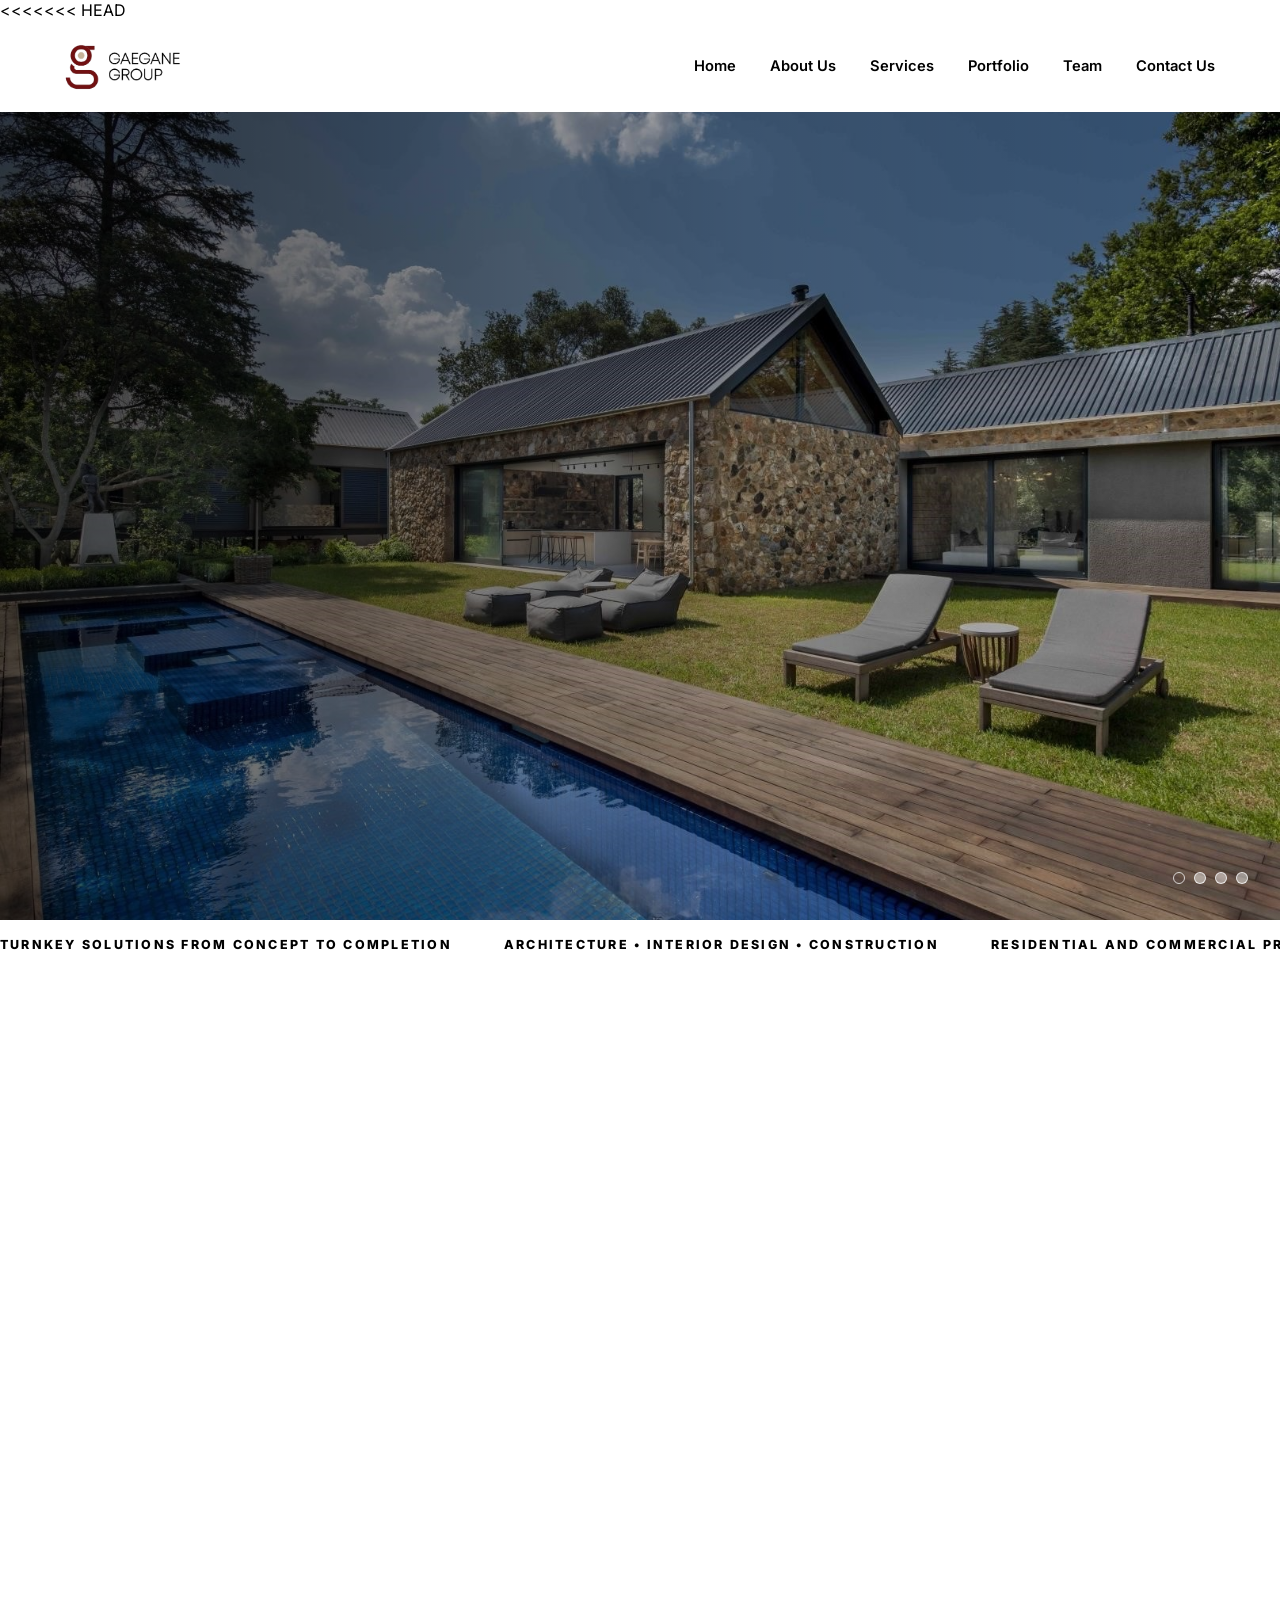
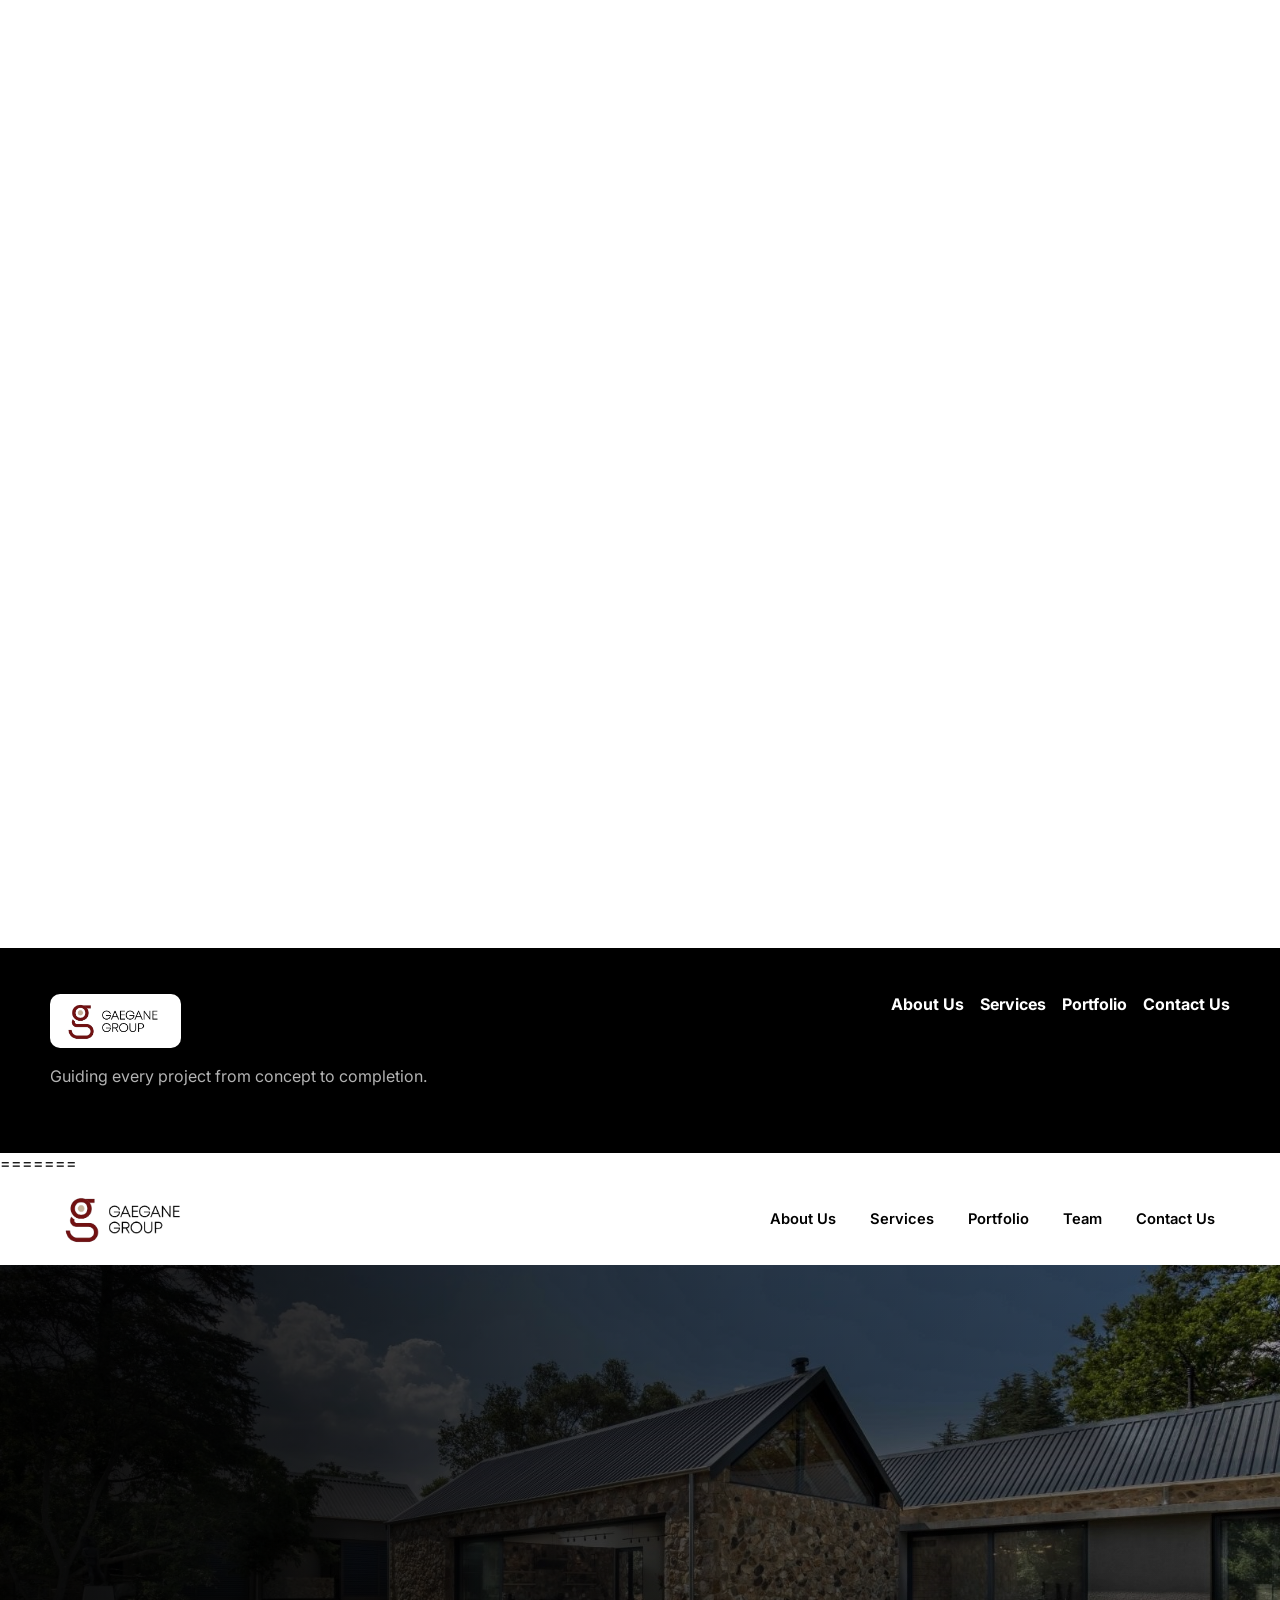
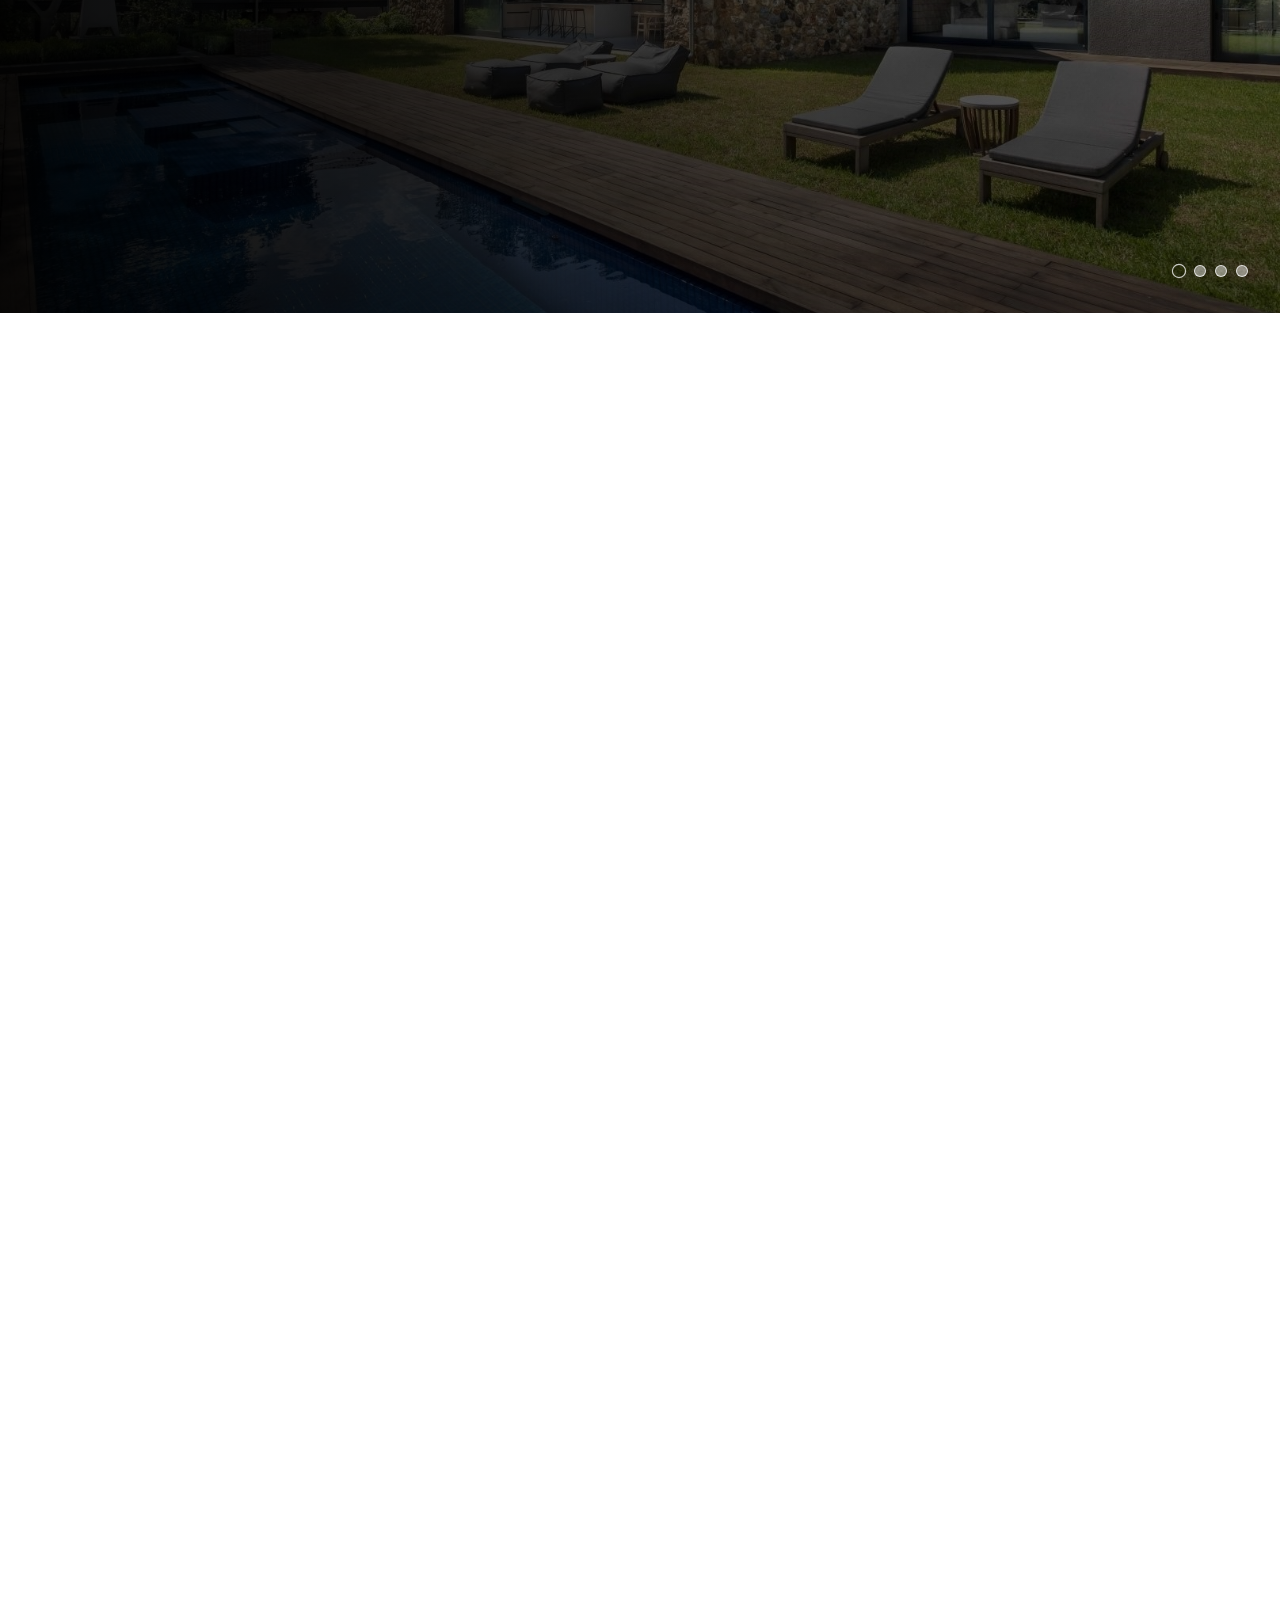
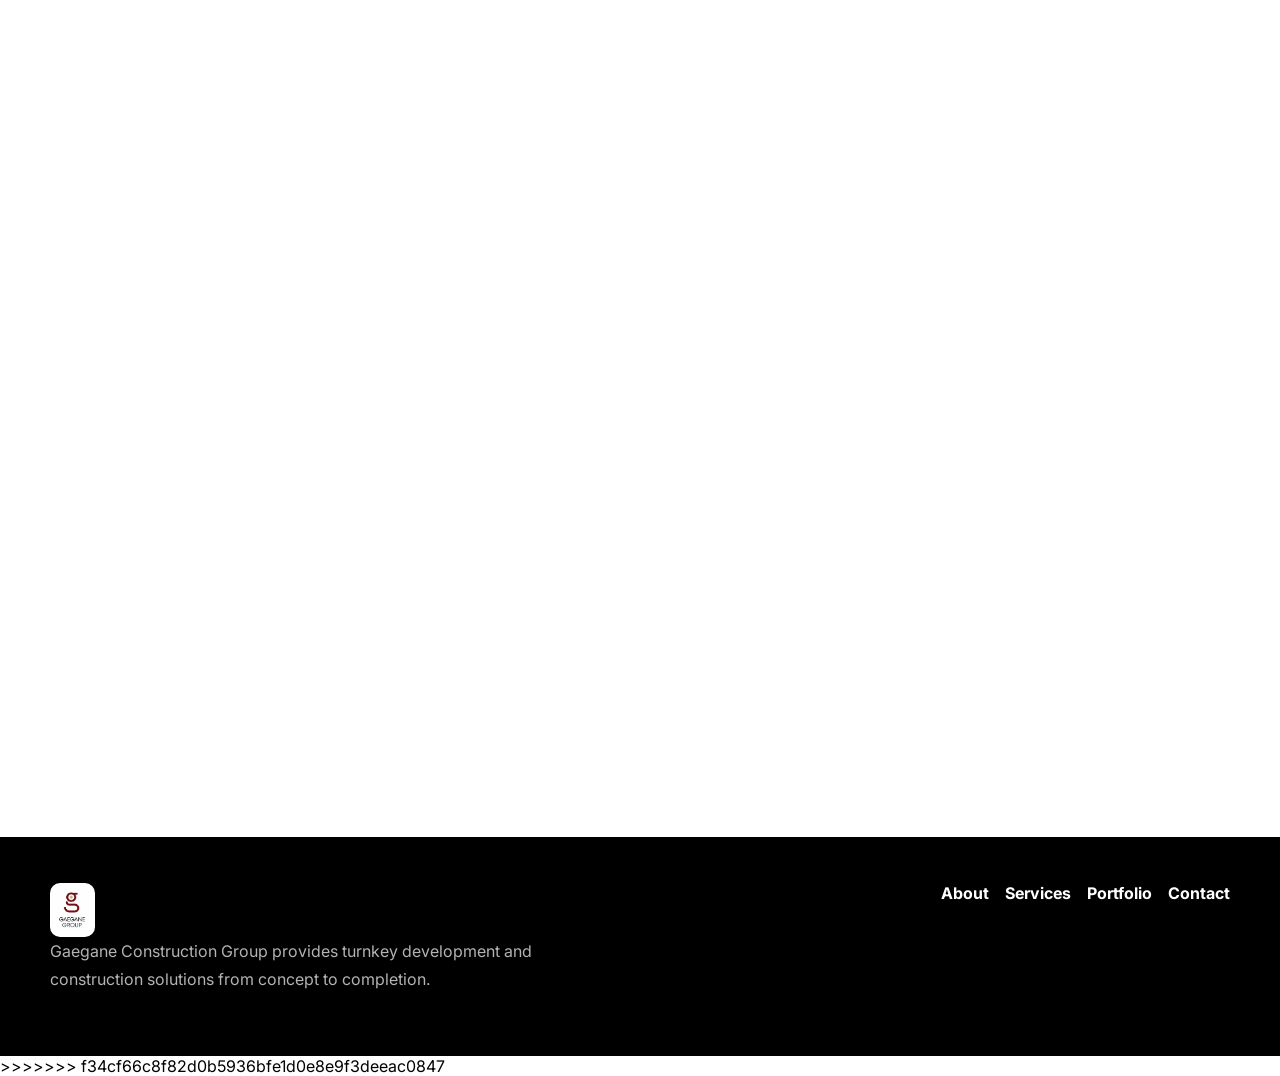
==== commit f7a1bff9: "resolve conflicts - use local version" ====
--- a/index.html
+++ b/index.html
@@ -1,3 +1,4 @@
+<<<<<<< HEAD
 <!doctype html>
 <html lang="en">
 <head>
@@ -69,4 +70,24 @@
 </footer>
 <script src="assets/js/site.js"></script>
 </body>
-</html>+</html>
+=======
+<!doctype html><html lang="en"><head><meta charset="UTF-8"><meta name="viewport" content="width=device-width, initial-scale=1.0"><title>Gaegane Construction Group</title><link rel="preconnect" href="https://fonts.googleapis.com"><link rel="preconnect" href="https://fonts.gstatic.com" crossorigin><link href="https://fonts.googleapis.com/css2?family=Inter:wght@400;500;600;700;800&display=swap" rel="stylesheet"><link rel="stylesheet" href="assets/css/site.css"></head><body><header class="site-header">
+  <div class="container nav">
+    <a class="brand" href="index.html" aria-label="Gaegane Group home"><img src="assets/images/horizont-bg.png" alt="Gaegane Group logo"></a>
+    <button class="menu-toggle" type="button" aria-label="Open menu" aria-expanded="false"><span></span><span></span><span></span></button>
+    <nav class="nav-links">
+      <a href="index.html" class="active">Home</a><a href="about.html" class="">About Us</a><a href="services.html" class="">Services</a><a href="portfolio.html" class="">Portfolio</a><a href="team.html" class="">Team</a><a href="contact.html" class="">Contact Us</a>
+    </nav>
+  </div>
+</header><main>
+<section class="hero"><div class="hero-media">
+<div class="hero-slide active"><img src="assets/images/river-outdoor.jpg" alt="River Residence outdoor seating area"></div><div class="hero-slide"><img src="assets/images/river-bedroom.jpg" alt="River Residence bedroom"></div><div class="hero-slide"><img src="assets/images/diedericks-near.jpg" alt="House Diedericks nearing completion"></div><div class="hero-slide"><img src="assets/images/house-africa-lounge.jpg" alt="House Africa lounge"></div>
+<div class="hero-overlay"><div class="container hero-content reveal"><span class="eyebrow">From concept to completion</span><h1>Integrated development and construction solutions.</h1><p>Gaegane Construction Group is a diverse Development & Construction company specializing in residential and commercial turnkey projects, from concept to completion.</p><div class="btn-row"><a class="btn btn-primary" href="portfolio.html">View Portfolio</a><a class="btn btn-secondary" href="contact.html">Start a Project</a></div></div></div>
+<div class="hero-dots"><button class="hero-dot active" type="button" aria-label="Slide 1"></button><button class="hero-dot" type="button" aria-label="Slide 2"></button><button class="hero-dot" type="button" aria-label="Slide 3"></button><button class="hero-dot" type="button" aria-label="Slide 4"></button></div>
+</div></section>
+<section class="intro-paper"><div class="container intro-grid"><div class="number-label reveal">A seamless client experience</div><div class="reveal"><h2>We coordinate architecture, interior design and construction through one integrated project approach.</h2><p class="lead">We provide end to end turnkey solutions through an integrated project approach that gives each client guidance, structure and clarity throughout the project journey.</p><div class="plain-list"><div class="plain-item">Architecture</div><div class="plain-item">Interior Design</div><div class="plain-item">Construction</div><div class="plain-item">Turnkey Delivery</div></div></div></div></section>
+<section class="section"><div class="container split"><div class="image-frame tall reveal"><img src="assets/images/diedericks-progress-2.jpg" alt="Construction project in progress"></div><div class="text-block reveal"><span class="eyebrow">Who we are</span><h2>A turnkey solution from architecture and interior design to construction.</h2><div class="rule"></div><p>Gaegane Construction Group was founded with a focus of providing a Turnkey Solution from Architecture, Interior Design to Construction.</p><p>We work with a highly skilled team of architects, artisans, engineers, technicians and supporting staff which ensure that we provide the perfect balance between aesthetics, function and cost.</p><a class="btn btn-secondary" href="about.html">Read About Us</a></div></div></section>
+<section class="section alt"><div class="container"><span class="eyebrow reveal">Selected work</span><h2 class="reveal">Residential and commercial projects shaped around detail.</h2><div class="project-grid"><a class="project-card reveal" href="portfolio.html"><img src="assets/images/diedericks-near-2.jpg" alt="House Diedericks"><div class="project-copy"><h3>House Diedericks</h3><p>Demolished to the foundation to make space for a 4 bedroom, 3 bathroom home.</p></div></a><a class="project-card reveal" href="portfolio.html"><img src="assets/images/house-africa-bedroom.jpg" alt="House Africa"><div class="project-copy"><h3>House Africa</h3><p>Open plan luxe warm tones connected to the main bathroom.</p></div></a><a class="project-card reveal" href="portfolio.html"><img src="assets/images/river-kitchen.jpg" alt="River Residence"><div class="project-copy"><h3>River Residence</h3><p>Open plan luxury designed with timeless style.</p></div></a></div></div></section>
+</main><footer class="footer"><div class="container footer-inner"><div><img src="assets/images/logo.jpg" alt="Gaegane Group logo"><p>Gaegane Construction Group provides turnkey development and construction solutions from concept to completion.</p></div><div class="footer-links"><a href="about.html">About</a><a href="services.html">Services</a><a href="portfolio.html">Portfolio</a><a href="contact.html">Contact</a></div></div></footer><script src="assets/js/site.js"></script></body></html>
+>>>>>>> f34cf66c8f82d0b5936bfe1d0e8e9f3deeac0847
--- a/assets/css/site.css
+++ b/assets/css/site.css
@@ -1,3 +1,4 @@
+<<<<<<< HEAD
 :root{--maroon:#731012;--black:#000;--white:#fff;--gold:#c7b399;--paper:#fbfaf8;--soft:#f5f1ec;--text:#050505;--muted:#5f5a55;--line:rgba(0,0,0,.10);--shadow:0 18px 55px rgba(0,0,0,.10)}
 *{box-sizing:border-box}html{scroll-behavior:smooth}body{margin:0;font-family:"Inter",system-ui,sans-serif;background:var(--paper);color:var(--text)}a{text-decoration:none;color:inherit}img{display:block;max-width:100%}.container{width:min(1280px,calc(100% - 48px));margin:0 auto}.site-header{position:sticky;top:0;z-index:100;background:rgba(255,255,255,.96);backdrop-filter:blur(14px);border-bottom:1px solid var(--line)}.nav{min-height:92px;display:flex;align-items:center;justify-content:space-between;gap:26px}.brand img{width:clamp(145px,13vw,210px);height:auto;object-fit:contain}.nav-links{display:flex;align-items:center;gap:16px;flex-wrap:wrap}.nav-links a{padding:12px 18px;border-radius:999px;color:#5a554f;font-weight:700;transition:.25s ease}.nav-links a:hover,body[data-page="home"] .nav-links a[data-page="home"],body[data-page="about"] .nav-links a[data-page="about"],body[data-page="services"] .nav-links a[data-page="services"],body[data-page="portfolio"] .nav-links a[data-page="portfolio"],body[data-page="team"] .nav-links a[data-page="team"],body[data-page="contact"] .nav-links a[data-page="contact"]{background:var(--maroon);color:var(--white)}.menu-toggle{display:none;width:46px;height:46px;border:0;background:transparent;cursor:pointer;flex-direction:column;gap:5px;justify-content:center;align-items:center}.menu-toggle span{width:24px;height:2px;background:var(--black);border-radius:999px}.section{padding:76px 0}.eyebrow{display:inline-block;margin-bottom:18px;color:var(--maroon);font-size:.78rem;font-weight:800;letter-spacing:.18em;text-transform:uppercase}h1,h2,h3,p{margin-top:0}h1{font-size:clamp(3rem,7vw,6.5rem);line-height:.96;letter-spacing:-.065em;margin-bottom:24px;max-width:1120px}h2{font-size:clamp(2rem,4.2vw,4.4rem);line-height:1;letter-spacing:-.045em;margin-bottom:24px}h3{font-size:clamp(1.3rem,2vw,2rem);line-height:1.1;letter-spacing:-.02em;margin-bottom:14px}p{color:var(--muted);font-size:1.05rem;line-height:1.75}strong{color:var(--text)}.btn-row{display:flex;gap:18px;flex-wrap:wrap;margin-top:28px}.btn{display:inline-flex;min-height:56px;align-items:center;justify-content:center;padding:0 28px;border-radius:999px;font-weight:800;transition:.25s ease;border:1px solid transparent}.btn:hover{transform:translateY(-2px)}.btn-primary{background:var(--maroon);color:var(--white);box-shadow:0 16px 28px rgba(115,16,18,.18)}.btn-light{background:rgba(255,255,255,.92);color:var(--black)}.text-link{display:inline-flex;color:var(--maroon);font-weight:800;margin-top:12px;border-bottom:1px solid var(--gold)}
 .home-hero{position:relative;min-height:calc(100vh - 92px);overflow:hidden;display:grid;align-items:center;background:var(--black)}.hero-slider,.hero-slide{position:absolute;inset:0}.hero-slide{background-size:cover;background-position:center;opacity:0;transform:scale(1.04);transition:opacity .9s ease,transform 1.2s ease}.hero-slide.active{opacity:1;transform:scale(1)}.hero-overlay{position:relative;z-index:2;width:100%;min-height:inherit;display:grid;align-items:center;background:linear-gradient(90deg,rgba(0,0,0,.68),rgba(0,0,0,.32) 58%,rgba(0,0,0,.18))}.hero-content{padding:90px 0}.home-hero h1,.home-hero p{color:var(--white)}.home-hero h1{max-width:1000px}.home-hero p{max-width:820px;color:rgba(255,255,255,.86)}.hero-dots{position:absolute;right:44px;bottom:42px;z-index:4;display:flex;gap:10px}.hero-dots button{width:12px;height:12px;padding:0;border:1px solid rgba(255,255,255,.75);border-radius:50%;background:rgba(255,255,255,.45);cursor:pointer}.hero-dots button.active{background:var(--white)}
@@ -5,3 +6,38 @@
 .page-hero{padding:clamp(100px,12vh,150px) 0 58px}.page-hero p{max-width:900px;font-size:1.2rem}.image-first{display:grid;grid-template-columns:1.12fr .88fr;gap:48px;align-items:start}.image-first.reverse{grid-template-columns:.88fr 1.12fr}.image-first.reverse img{order:2}.image-first>img,.preview-grid img,.portfolio-card img,.contact-details img{width:100%;height:clamp(380px,54vw,660px);object-fit:cover;border-radius:0}.text-block{padding:20px 0;max-width:720px}.preview-grid{display:grid;grid-template-columns:1fr 1fr;gap:42px}.preview-grid article img{height:420px;margin-bottom:26px}.service-list{display:grid;gap:96px}.portfolio-grid{display:grid;grid-template-columns:repeat(3,1fr);gap:30px}.portfolio-card{background:var(--white);border:1px solid var(--line);overflow:hidden;transition:.25s ease}.portfolio-card:hover{transform:translateY(-4px);box-shadow:var(--shadow)}.portfolio-card img{height:280px}.portfolio-card div{padding:22px}.role-grid{display:grid;grid-template-columns:repeat(3,1fr);gap:28px}.role-grid article{border-top:2px solid var(--maroon);padding-top:22px}.contact-layout{display:grid;grid-template-columns:1fr 1fr;gap:58px;align-items:start}.contact-form{display:grid;gap:18px}.form-row{display:grid;grid-template-columns:1fr 1fr;gap:18px}label{display:grid;gap:8px;color:var(--text);font-weight:800}input,textarea{width:100%;border:1px solid var(--line);background:var(--white);padding:15px 16px;font:inherit}textarea{resize:vertical}.contact-details img{height:420px;margin-bottom:26px}
 .footer{background:var(--black);color:var(--white);padding:44px 0}.footer-inner{display:flex;justify-content:space-between;gap:30px;flex-wrap:wrap}.footer-brand img{width:170px;background:var(--white);padding:10px;margin-bottom:14px}.footer p{color:rgba(255,255,255,.74)}.footer-links{display:flex;gap:18px;flex-wrap:wrap}.footer-links a{color:var(--gold);font-weight:800}.reveal{opacity:0;transform:translateY(30px);transition:opacity .75s ease,transform .75s ease}.reveal.revealed{opacity:1;transform:translateY(0)}
 @media(max-width:1100px){.portfolio-grid{grid-template-columns:repeat(2,1fr)}h1{font-size:clamp(3rem,9vw,5.8rem)}}@media(max-width:860px){.container{width:min(100% - 28px,1280px)}.nav{min-height:78px}.brand img{width:clamp(130px,38vw,170px)}.menu-toggle{display:flex}.nav-links{position:absolute;top:100%;left:0;right:0;display:none;background:rgba(255,255,255,.98);padding:16px;border-bottom:1px solid var(--line);box-shadow:0 18px 35px rgba(0,0,0,.08);flex-direction:column;align-items:flex-start}.nav-links.active{display:flex}.nav-links a{width:100%}.home-hero{min-height:calc(100vh - 78px)}.hero-content{padding:64px 0}.hero-overlay{background:linear-gradient(180deg,rgba(0,0,0,.62),rgba(0,0,0,.34))}h1{font-size:clamp(2.45rem,13vw,4.5rem);line-height:1}.page-hero{padding:74px 0 44px}h2{font-size:clamp(2rem,10vw,3.4rem)}.image-first,.image-first.reverse,.preview-grid,.role-grid,.contact-layout{grid-template-columns:1fr}.image-first.reverse img{order:0}.image-first>img,.preview-grid article img,.contact-details img{height:340px}.portfolio-grid{grid-template-columns:1fr}.hero-dots{right:24px;bottom:28px}.form-row{grid-template-columns:1fr}}@media(max-width:520px){.btn{width:100%}.btn-row{gap:12px}.home-hero h1{font-size:clamp(2.2rem,14vw,3.4rem)}.home-hero p{font-size:1rem}.image-first>img,.preview-grid article img,.contact-details img{height:280px}.section{padding:56px 0}}
+=======
+:root{
+  --maroon:#731012;--gold:#c7b399;--black:#000;--white:#fff;
+  --paper:#fbf8f4;--paper-2:#f5efe8;--ink:#111;--muted:#635c55;
+  --line:rgba(0,0,0,.10);--soft:0 18px 46px rgba(0,0,0,.08);--radius:26px;
+}
+*{box-sizing:border-box} html{scroll-behavior:smooth}
+body{margin:0;font-family:'Gilroy','Inter',system-ui,-apple-system,BlinkMacSystemFont,"Segoe UI",sans-serif;color:var(--ink);background:linear-gradient(180deg,#fff 0%,var(--paper) 52%,#fff 100%)}
+body.nav-open{overflow:hidden} a{text-decoration:none;color:inherit} img{display:block;max-width:100%}
+.container{width:min(1180px,calc(100% - 32px));margin:0 auto}
+.site-header{position:sticky;top:0;z-index:100;background:rgba(255,255,255,.92);backdrop-filter:blur(16px);border-bottom:1px solid var(--line)}
+.nav{height:82px;display:flex;align-items:center;justify-content:space-between;gap:22px}
+.brand{display:flex;align-items:center;flex-shrink:0}.brand img{height:clamp(40px,4.2vw,58px);width:auto;max-width:210px;object-fit:contain}
+.nav-links{display:flex;align-items:center;gap:4px}.nav-links a{padding:11px 15px;border-radius:999px;color:var(--muted);font-size:.92rem;font-weight:600;transition:.25s ease}
+.nav-links a:hover,.nav-links a.active{background:var(--maroon);color:#fff;transform:translateY(-1px)}
+.menu-toggle{display:none;width:46px;height:46px;border:1px solid var(--line);background:#fff;border-radius:999px;cursor:pointer;align-items:center;justify-content:center;flex-direction:column;gap:5px}
+.menu-toggle span{width:20px;height:2px;background:var(--black);border-radius:999px;transition:.25s ease}.menu-toggle.active span:nth-child(1){transform:translateY(7px) rotate(45deg)}.menu-toggle.active span:nth-child(2){opacity:0}.menu-toggle.active span:nth-child(3){transform:translateY(-7px) rotate(-45deg)}
+.eyebrow{display:inline-block;color:var(--maroon);letter-spacing:.18em;text-transform:uppercase;font-size:.73rem;font-weight:800;margin-bottom:14px}
+h1,h2,h3{font-weight:500;letter-spacing:-.035em;color:var(--black)}h1{font-size:clamp(3rem,7.5vw,6.9rem);line-height:.92;margin:0}h2{font-size:clamp(2rem,4vw,4rem);line-height:1;margin:0 0 18px}h3{font-size:clamp(1.25rem,2vw,1.75rem);line-height:1.12;margin:0 0 12px}
+p{font-size:1rem;line-height:1.78;color:var(--muted);margin:0 0 16px}.lead{font-size:clamp(1.05rem,1.5vw,1.25rem);line-height:1.75;color:#37312c;max-width:800px}
+.btn-row{display:flex;flex-wrap:wrap;gap:16px;margin-top:28px}.btn{display:inline-flex;align-items:center;justify-content:center;min-height:52px;padding:0 22px;border-radius:999px;border:1px solid transparent;font-weight:800;transition:.25s ease}.btn-primary{background:var(--maroon);color:#fff;box-shadow:0 16px 30px rgba(115,16,18,.18)}.btn-primary:hover{background:#5e0d0f;transform:translateY(-2px)}.btn-secondary{border-color:var(--gold);color:var(--black);background:rgba(255,255,255,.8)}.btn-secondary:hover{background:var(--gold);transform:translateY(-2px)}
+.hero{min-height:calc(100vh - 82px);display:grid;grid-template-rows:minmax(500px,72vh) auto}.hero-media{position:relative;overflow:hidden;background:#111}.hero-slide{position:absolute;inset:0;opacity:0;transform:scale(1.04);transition:opacity .9s ease,transform 1.4s ease}.hero-slide.active{opacity:1;transform:scale(1)}.hero-slide img{width:100%;height:100%;object-fit:cover}.hero-media::after{content:"";position:absolute;inset:0;background:linear-gradient(90deg,rgba(0,0,0,.72),rgba(0,0,0,.36) 47%,rgba(0,0,0,.12)),linear-gradient(180deg,rgba(0,0,0,.1),rgba(0,0,0,.52))}
+.hero-overlay{position:absolute;inset:0;z-index:2;display:flex;align-items:end;padding:52px 0}.hero-content{max-width:900px;color:#fff}.hero-content .eyebrow{color:var(--gold)}.hero-content h1{color:#fff;text-shadow:0 10px 34px rgba(0,0,0,.22)}.hero-content p{color:rgba(255,255,255,.84);max-width:720px;margin-top:22px}.hero-dots{position:absolute;right:32px;bottom:36px;z-index:3;display:flex;gap:9px}.hero-dot{width:10px;height:10px;border-radius:50%;border:0;background:rgba(255,255,255,.5);cursor:pointer}.hero-dot.active{background:#fff;transform:scale(1.2)}
+.intro-paper{padding:56px 0 76px;background:linear-gradient(180deg,#fff,var(--paper))}.intro-grid{display:grid;grid-template-columns:.9fr 1.1fr;gap:50px;align-items:start}.number-label{font-size:.8rem;letter-spacing:.16em;text-transform:uppercase;color:var(--maroon);font-weight:800;border-top:1px solid var(--gold);padding-top:16px}.plain-list{display:grid;grid-template-columns:repeat(4,1fr);gap:20px;margin-top:34px}.plain-item{border-top:1px solid var(--line);padding-top:16px;color:var(--muted);font-weight:700}
+.section{padding:86px 0}.section.alt{background:var(--paper)}.split{display:grid;grid-template-columns:.95fr 1.05fr;gap:56px;align-items:center}.split.reverse{grid-template-columns:1.05fr .95fr}.image-frame{position:relative;border-radius:var(--radius);overflow:hidden;min-height:420px;background:#ddd;box-shadow:var(--soft)}.image-frame.tall{min-height:560px}.image-frame img{width:100%;height:100%;position:absolute;inset:0;object-fit:cover}.text-block{padding:10px 0}.rule{width:80px;height:2px;background:var(--gold);margin:22px 0}.values{display:flex;flex-wrap:wrap;gap:12px;margin-top:24px}.value{border:1px solid var(--line);background:rgba(255,255,255,.68);border-radius:999px;padding:10px 14px;font-weight:700;color:var(--muted)}
+.service-list{display:grid;gap:34px}.service-row{display:grid;grid-template-columns:160px 1fr;gap:34px;border-top:1px solid var(--line);padding-top:28px}.service-row span{font-size:.8rem;letter-spacing:.16em;text-transform:uppercase;color:var(--maroon);font-weight:800}
+.gallery-strip{display:grid;grid-template-columns:1.2fr .8fr 1fr;gap:16px;margin-top:34px}.gallery-strip .image-frame{min-height:320px;border-radius:20px}.gallery-strip .image-frame:nth-child(2){margin-top:42px}
+.project-grid{display:grid;grid-template-columns:repeat(3,1fr);gap:18px;margin-top:34px}.project-card{position:relative;min-height:360px;border-radius:24px;overflow:hidden;background:#111;box-shadow:var(--soft)}.project-card img{width:100%;height:100%;object-fit:cover;position:absolute;inset:0;transition:transform .6s ease}.project-card:hover img{transform:scale(1.05)}.project-card::after{content:"";position:absolute;inset:0;background:linear-gradient(180deg,transparent 35%,rgba(0,0,0,.72))}.project-copy{position:absolute;z-index:2;left:22px;right:22px;bottom:22px;color:#fff}.project-copy h3{color:#fff;margin-bottom:6px}.project-copy p{color:rgba(255,255,255,.78);font-size:.92rem;margin:0}
+.page-hero{padding:82px 0 42px;background:linear-gradient(180deg,#fff,var(--paper))}.page-hero .lead{max-width:900px}.content-stack{display:grid;gap:70px}.team-grid{display:grid;grid-template-columns:repeat(3,1fr);gap:18px;margin-top:34px}.team-panel{border-top:1px solid var(--line);padding-top:24px}
+.contact-grid{display:grid;grid-template-columns:1fr 1fr;gap:46px;align-items:start}.form{display:grid;gap:14px}.form input,.form textarea{width:100%;border:1px solid var(--line);background:#fff;border-radius:16px;padding:16px;font:inherit;color:var(--black)}.form textarea{min-height:150px;resize:vertical}.contact-card{background:var(--maroon);color:#fff;border-radius:var(--radius);padding:34px;box-shadow:var(--soft)}.contact-card p,.contact-card a{color:rgba(255,255,255,.82)}.map-placeholder{min-height:280px;border-radius:22px;background:linear-gradient(135deg,var(--paper-2),var(--gold));display:grid;place-items:center;color:var(--maroon);font-weight:800;margin-top:20px}
+.footer{background:#000;color:#fff;padding:46px 0}.footer-inner{display:flex;justify-content:space-between;gap:26px;flex-wrap:wrap;align-items:flex-start}.footer img{height:54px;width:auto;background:#fff;border-radius:10px;padding:6px}.footer p{color:rgba(255,255,255,.7);max-width:520px}.footer-links{display:flex;gap:16px;flex-wrap:wrap}.footer-links a{color:var(--gold);font-weight:700}
+.reveal{opacity:0;transform:translateY(26px);transition:opacity .75s ease,transform .75s ease}.reveal.visible{opacity:1;transform:translateY(0)}
+@media(max-width:980px){.menu-toggle{display:flex}.nav-links{position:absolute;top:82px;left:0;right:0;display:none;flex-direction:column;align-items:stretch;background:rgba(255,255,255,.98);padding:18px;border-bottom:1px solid var(--line);box-shadow:0 20px 40px rgba(0,0,0,.08)}.nav-links.active{display:flex}.nav-links a{width:100%}.intro-grid,.split,.split.reverse,.contact-grid{grid-template-columns:1fr}.plain-list{grid-template-columns:repeat(2,1fr)}.project-grid,.team-grid{grid-template-columns:1fr}.gallery-strip{grid-template-columns:1fr}.gallery-strip .image-frame:nth-child(2){margin-top:0}.service-row{grid-template-columns:1fr;gap:12px}}
+@media(max-width:640px){.container{width:min(100% - 24px,1180px)}.nav{height:74px}.brand img{height:42px;max-width:155px}.nav-links{top:74px}.hero{grid-template-rows:minmax(560px,78vh) auto}.hero-overlay{padding:36px 0}.hero-dots{right:20px;bottom:22px}.intro-paper,.section{padding:56px 0}.plain-list{grid-template-columns:1fr}.image-frame,.image-frame.tall{min-height:320px}.project-card{min-height:300px}}
+>>>>>>> f34cf66c8f82d0b5936bfe1d0e8e9f3deeac0847
--- a/assets/css/site.css
+++ b/assets/css/site.css
@@ -1,3 +1,4 @@
+<<<<<<< HEAD
 :root{--maroon:#731012;--black:#000;--white:#fff;--gold:#c7b399;--paper:#fbfaf8;--soft:#f5f1ec;--text:#050505;--muted:#5f5a55;--line:rgba(0,0,0,.10);--shadow:0 18px 55px rgba(0,0,0,.10)}
 *{box-sizing:border-box}html{scroll-behavior:smooth}body{margin:0;font-family:"Inter",system-ui,sans-serif;background:var(--paper);color:var(--text)}a{text-decoration:none;color:inherit}img{display:block;max-width:100%}.container{width:min(1280px,calc(100% - 48px));margin:0 auto}.site-header{position:sticky;top:0;z-index:100;background:rgba(255,255,255,.96);backdrop-filter:blur(14px);border-bottom:1px solid var(--line)}.nav{min-height:92px;display:flex;align-items:center;justify-content:space-between;gap:26px}.brand img{width:clamp(145px,13vw,210px);height:auto;object-fit:contain}.nav-links{display:flex;align-items:center;gap:16px;flex-wrap:wrap}.nav-links a{padding:12px 18px;border-radius:999px;color:#5a554f;font-weight:700;transition:.25s ease}.nav-links a:hover,body[data-page="home"] .nav-links a[data-page="home"],body[data-page="about"] .nav-links a[data-page="about"],body[data-page="services"] .nav-links a[data-page="services"],body[data-page="portfolio"] .nav-links a[data-page="portfolio"],body[data-page="team"] .nav-links a[data-page="team"],body[data-page="contact"] .nav-links a[data-page="contact"]{background:var(--maroon);color:var(--white)}.menu-toggle{display:none;width:46px;height:46px;border:0;background:transparent;cursor:pointer;flex-direction:column;gap:5px;justify-content:center;align-items:center}.menu-toggle span{width:24px;height:2px;background:var(--black);border-radius:999px}.section{padding:76px 0}.eyebrow{display:inline-block;margin-bottom:18px;color:var(--maroon);font-size:.78rem;font-weight:800;letter-spacing:.18em;text-transform:uppercase}h1,h2,h3,p{margin-top:0}h1{font-size:clamp(3rem,7vw,6.5rem);line-height:.96;letter-spacing:-.065em;margin-bottom:24px;max-width:1120px}h2{font-size:clamp(2rem,4.2vw,4.4rem);line-height:1;letter-spacing:-.045em;margin-bottom:24px}h3{font-size:clamp(1.3rem,2vw,2rem);line-height:1.1;letter-spacing:-.02em;margin-bottom:14px}p{color:var(--muted);font-size:1.05rem;line-height:1.75}strong{color:var(--text)}.btn-row{display:flex;gap:18px;flex-wrap:wrap;margin-top:28px}.btn{display:inline-flex;min-height:56px;align-items:center;justify-content:center;padding:0 28px;border-radius:999px;font-weight:800;transition:.25s ease;border:1px solid transparent}.btn:hover{transform:translateY(-2px)}.btn-primary{background:var(--maroon);color:var(--white);box-shadow:0 16px 28px rgba(115,16,18,.18)}.btn-light{background:rgba(255,255,255,.92);color:var(--black)}.text-link{display:inline-flex;color:var(--maroon);font-weight:800;margin-top:12px;border-bottom:1px solid var(--gold)}
 .home-hero{position:relative;min-height:calc(100vh - 92px);overflow:hidden;display:grid;align-items:center;background:var(--black)}.hero-slider,.hero-slide{position:absolute;inset:0}.hero-slide{background-size:cover;background-position:center;opacity:0;transform:scale(1.04);transition:opacity .9s ease,transform 1.2s ease}.hero-slide.active{opacity:1;transform:scale(1)}.hero-overlay{position:relative;z-index:2;width:100%;min-height:inherit;display:grid;align-items:center;background:linear-gradient(90deg,rgba(0,0,0,.68),rgba(0,0,0,.32) 58%,rgba(0,0,0,.18))}.hero-content{padding:90px 0}.home-hero h1,.home-hero p{color:var(--white)}.home-hero h1{max-width:1000px}.home-hero p{max-width:820px;color:rgba(255,255,255,.86)}.hero-dots{position:absolute;right:44px;bottom:42px;z-index:4;display:flex;gap:10px}.hero-dots button{width:12px;height:12px;padding:0;border:1px solid rgba(255,255,255,.75);border-radius:50%;background:rgba(255,255,255,.45);cursor:pointer}.hero-dots button.active{background:var(--white)}
@@ -5,3 +6,38 @@
 .page-hero{padding:clamp(100px,12vh,150px) 0 58px}.page-hero p{max-width:900px;font-size:1.2rem}.image-first{display:grid;grid-template-columns:1.12fr .88fr;gap:48px;align-items:start}.image-first.reverse{grid-template-columns:.88fr 1.12fr}.image-first.reverse img{order:2}.image-first>img,.preview-grid img,.portfolio-card img,.contact-details img{width:100%;height:clamp(380px,54vw,660px);object-fit:cover;border-radius:0}.text-block{padding:20px 0;max-width:720px}.preview-grid{display:grid;grid-template-columns:1fr 1fr;gap:42px}.preview-grid article img{height:420px;margin-bottom:26px}.service-list{display:grid;gap:96px}.portfolio-grid{display:grid;grid-template-columns:repeat(3,1fr);gap:30px}.portfolio-card{background:var(--white);border:1px solid var(--line);overflow:hidden;transition:.25s ease}.portfolio-card:hover{transform:translateY(-4px);box-shadow:var(--shadow)}.portfolio-card img{height:280px}.portfolio-card div{padding:22px}.role-grid{display:grid;grid-template-columns:repeat(3,1fr);gap:28px}.role-grid article{border-top:2px solid var(--maroon);padding-top:22px}.contact-layout{display:grid;grid-template-columns:1fr 1fr;gap:58px;align-items:start}.contact-form{display:grid;gap:18px}.form-row{display:grid;grid-template-columns:1fr 1fr;gap:18px}label{display:grid;gap:8px;color:var(--text);font-weight:800}input,textarea{width:100%;border:1px solid var(--line);background:var(--white);padding:15px 16px;font:inherit}textarea{resize:vertical}.contact-details img{height:420px;margin-bottom:26px}
 .footer{background:var(--black);color:var(--white);padding:44px 0}.footer-inner{display:flex;justify-content:space-between;gap:30px;flex-wrap:wrap}.footer-brand img{width:170px;background:var(--white);padding:10px;margin-bottom:14px}.footer p{color:rgba(255,255,255,.74)}.footer-links{display:flex;gap:18px;flex-wrap:wrap}.footer-links a{color:var(--gold);font-weight:800}.reveal{opacity:0;transform:translateY(30px);transition:opacity .75s ease,transform .75s ease}.reveal.revealed{opacity:1;transform:translateY(0)}
 @media(max-width:1100px){.portfolio-grid{grid-template-columns:repeat(2,1fr)}h1{font-size:clamp(3rem,9vw,5.8rem)}}@media(max-width:860px){.container{width:min(100% - 28px,1280px)}.nav{min-height:78px}.brand img{width:clamp(130px,38vw,170px)}.menu-toggle{display:flex}.nav-links{position:absolute;top:100%;left:0;right:0;display:none;background:rgba(255,255,255,.98);padding:16px;border-bottom:1px solid var(--line);box-shadow:0 18px 35px rgba(0,0,0,.08);flex-direction:column;align-items:flex-start}.nav-links.active{display:flex}.nav-links a{width:100%}.home-hero{min-height:calc(100vh - 78px)}.hero-content{padding:64px 0}.hero-overlay{background:linear-gradient(180deg,rgba(0,0,0,.62),rgba(0,0,0,.34))}h1{font-size:clamp(2.45rem,13vw,4.5rem);line-height:1}.page-hero{padding:74px 0 44px}h2{font-size:clamp(2rem,10vw,3.4rem)}.image-first,.image-first.reverse,.preview-grid,.role-grid,.contact-layout{grid-template-columns:1fr}.image-first.reverse img{order:0}.image-first>img,.preview-grid article img,.contact-details img{height:340px}.portfolio-grid{grid-template-columns:1fr}.hero-dots{right:24px;bottom:28px}.form-row{grid-template-columns:1fr}}@media(max-width:520px){.btn{width:100%}.btn-row{gap:12px}.home-hero h1{font-size:clamp(2.2rem,14vw,3.4rem)}.home-hero p{font-size:1rem}.image-first>img,.preview-grid article img,.contact-details img{height:280px}.section{padding:56px 0}}
+=======
+:root{
+  --maroon:#731012;--gold:#c7b399;--black:#000;--white:#fff;
+  --paper:#fbf8f4;--paper-2:#f5efe8;--ink:#111;--muted:#635c55;
+  --line:rgba(0,0,0,.10);--soft:0 18px 46px rgba(0,0,0,.08);--radius:26px;
+}
+*{box-sizing:border-box} html{scroll-behavior:smooth}
+body{margin:0;font-family:'Gilroy','Inter',system-ui,-apple-system,BlinkMacSystemFont,"Segoe UI",sans-serif;color:var(--ink);background:linear-gradient(180deg,#fff 0%,var(--paper) 52%,#fff 100%)}
+body.nav-open{overflow:hidden} a{text-decoration:none;color:inherit} img{display:block;max-width:100%}
+.container{width:min(1180px,calc(100% - 32px));margin:0 auto}
+.site-header{position:sticky;top:0;z-index:100;background:rgba(255,255,255,.92);backdrop-filter:blur(16px);border-bottom:1px solid var(--line)}
+.nav{height:82px;display:flex;align-items:center;justify-content:space-between;gap:22px}
+.brand{display:flex;align-items:center;flex-shrink:0}.brand img{height:clamp(40px,4.2vw,58px);width:auto;max-width:210px;object-fit:contain}
+.nav-links{display:flex;align-items:center;gap:4px}.nav-links a{padding:11px 15px;border-radius:999px;color:var(--muted);font-size:.92rem;font-weight:600;transition:.25s ease}
+.nav-links a:hover,.nav-links a.active{background:var(--maroon);color:#fff;transform:translateY(-1px)}
+.menu-toggle{display:none;width:46px;height:46px;border:1px solid var(--line);background:#fff;border-radius:999px;cursor:pointer;align-items:center;justify-content:center;flex-direction:column;gap:5px}
+.menu-toggle span{width:20px;height:2px;background:var(--black);border-radius:999px;transition:.25s ease}.menu-toggle.active span:nth-child(1){transform:translateY(7px) rotate(45deg)}.menu-toggle.active span:nth-child(2){opacity:0}.menu-toggle.active span:nth-child(3){transform:translateY(-7px) rotate(-45deg)}
+.eyebrow{display:inline-block;color:var(--maroon);letter-spacing:.18em;text-transform:uppercase;font-size:.73rem;font-weight:800;margin-bottom:14px}
+h1,h2,h3{font-weight:500;letter-spacing:-.035em;color:var(--black)}h1{font-size:clamp(3rem,7.5vw,6.9rem);line-height:.92;margin:0}h2{font-size:clamp(2rem,4vw,4rem);line-height:1;margin:0 0 18px}h3{font-size:clamp(1.25rem,2vw,1.75rem);line-height:1.12;margin:0 0 12px}
+p{font-size:1rem;line-height:1.78;color:var(--muted);margin:0 0 16px}.lead{font-size:clamp(1.05rem,1.5vw,1.25rem);line-height:1.75;color:#37312c;max-width:800px}
+.btn-row{display:flex;flex-wrap:wrap;gap:16px;margin-top:28px}.btn{display:inline-flex;align-items:center;justify-content:center;min-height:52px;padding:0 22px;border-radius:999px;border:1px solid transparent;font-weight:800;transition:.25s ease}.btn-primary{background:var(--maroon);color:#fff;box-shadow:0 16px 30px rgba(115,16,18,.18)}.btn-primary:hover{background:#5e0d0f;transform:translateY(-2px)}.btn-secondary{border-color:var(--gold);color:var(--black);background:rgba(255,255,255,.8)}.btn-secondary:hover{background:var(--gold);transform:translateY(-2px)}
+.hero{min-height:calc(100vh - 82px);display:grid;grid-template-rows:minmax(500px,72vh) auto}.hero-media{position:relative;overflow:hidden;background:#111}.hero-slide{position:absolute;inset:0;opacity:0;transform:scale(1.04);transition:opacity .9s ease,transform 1.4s ease}.hero-slide.active{opacity:1;transform:scale(1)}.hero-slide img{width:100%;height:100%;object-fit:cover}.hero-media::after{content:"";position:absolute;inset:0;background:linear-gradient(90deg,rgba(0,0,0,.72),rgba(0,0,0,.36) 47%,rgba(0,0,0,.12)),linear-gradient(180deg,rgba(0,0,0,.1),rgba(0,0,0,.52))}
+.hero-overlay{position:absolute;inset:0;z-index:2;display:flex;align-items:end;padding:52px 0}.hero-content{max-width:900px;color:#fff}.hero-content .eyebrow{color:var(--gold)}.hero-content h1{color:#fff;text-shadow:0 10px 34px rgba(0,0,0,.22)}.hero-content p{color:rgba(255,255,255,.84);max-width:720px;margin-top:22px}.hero-dots{position:absolute;right:32px;bottom:36px;z-index:3;display:flex;gap:9px}.hero-dot{width:10px;height:10px;border-radius:50%;border:0;background:rgba(255,255,255,.5);cursor:pointer}.hero-dot.active{background:#fff;transform:scale(1.2)}
+.intro-paper{padding:56px 0 76px;background:linear-gradient(180deg,#fff,var(--paper))}.intro-grid{display:grid;grid-template-columns:.9fr 1.1fr;gap:50px;align-items:start}.number-label{font-size:.8rem;letter-spacing:.16em;text-transform:uppercase;color:var(--maroon);font-weight:800;border-top:1px solid var(--gold);padding-top:16px}.plain-list{display:grid;grid-template-columns:repeat(4,1fr);gap:20px;margin-top:34px}.plain-item{border-top:1px solid var(--line);padding-top:16px;color:var(--muted);font-weight:700}
+.section{padding:86px 0}.section.alt{background:var(--paper)}.split{display:grid;grid-template-columns:.95fr 1.05fr;gap:56px;align-items:center}.split.reverse{grid-template-columns:1.05fr .95fr}.image-frame{position:relative;border-radius:var(--radius);overflow:hidden;min-height:420px;background:#ddd;box-shadow:var(--soft)}.image-frame.tall{min-height:560px}.image-frame img{width:100%;height:100%;position:absolute;inset:0;object-fit:cover}.text-block{padding:10px 0}.rule{width:80px;height:2px;background:var(--gold);margin:22px 0}.values{display:flex;flex-wrap:wrap;gap:12px;margin-top:24px}.value{border:1px solid var(--line);background:rgba(255,255,255,.68);border-radius:999px;padding:10px 14px;font-weight:700;color:var(--muted)}
+.service-list{display:grid;gap:34px}.service-row{display:grid;grid-template-columns:160px 1fr;gap:34px;border-top:1px solid var(--line);padding-top:28px}.service-row span{font-size:.8rem;letter-spacing:.16em;text-transform:uppercase;color:var(--maroon);font-weight:800}
+.gallery-strip{display:grid;grid-template-columns:1.2fr .8fr 1fr;gap:16px;margin-top:34px}.gallery-strip .image-frame{min-height:320px;border-radius:20px}.gallery-strip .image-frame:nth-child(2){margin-top:42px}
+.project-grid{display:grid;grid-template-columns:repeat(3,1fr);gap:18px;margin-top:34px}.project-card{position:relative;min-height:360px;border-radius:24px;overflow:hidden;background:#111;box-shadow:var(--soft)}.project-card img{width:100%;height:100%;object-fit:cover;position:absolute;inset:0;transition:transform .6s ease}.project-card:hover img{transform:scale(1.05)}.project-card::after{content:"";position:absolute;inset:0;background:linear-gradient(180deg,transparent 35%,rgba(0,0,0,.72))}.project-copy{position:absolute;z-index:2;left:22px;right:22px;bottom:22px;color:#fff}.project-copy h3{color:#fff;margin-bottom:6px}.project-copy p{color:rgba(255,255,255,.78);font-size:.92rem;margin:0}
+.page-hero{padding:82px 0 42px;background:linear-gradient(180deg,#fff,var(--paper))}.page-hero .lead{max-width:900px}.content-stack{display:grid;gap:70px}.team-grid{display:grid;grid-template-columns:repeat(3,1fr);gap:18px;margin-top:34px}.team-panel{border-top:1px solid var(--line);padding-top:24px}
+.contact-grid{display:grid;grid-template-columns:1fr 1fr;gap:46px;align-items:start}.form{display:grid;gap:14px}.form input,.form textarea{width:100%;border:1px solid var(--line);background:#fff;border-radius:16px;padding:16px;font:inherit;color:var(--black)}.form textarea{min-height:150px;resize:vertical}.contact-card{background:var(--maroon);color:#fff;border-radius:var(--radius);padding:34px;box-shadow:var(--soft)}.contact-card p,.contact-card a{color:rgba(255,255,255,.82)}.map-placeholder{min-height:280px;border-radius:22px;background:linear-gradient(135deg,var(--paper-2),var(--gold));display:grid;place-items:center;color:var(--maroon);font-weight:800;margin-top:20px}
+.footer{background:#000;color:#fff;padding:46px 0}.footer-inner{display:flex;justify-content:space-between;gap:26px;flex-wrap:wrap;align-items:flex-start}.footer img{height:54px;width:auto;background:#fff;border-radius:10px;padding:6px}.footer p{color:rgba(255,255,255,.7);max-width:520px}.footer-links{display:flex;gap:16px;flex-wrap:wrap}.footer-links a{color:var(--gold);font-weight:700}
+.reveal{opacity:0;transform:translateY(26px);transition:opacity .75s ease,transform .75s ease}.reveal.visible{opacity:1;transform:translateY(0)}
+@media(max-width:980px){.menu-toggle{display:flex}.nav-links{position:absolute;top:82px;left:0;right:0;display:none;flex-direction:column;align-items:stretch;background:rgba(255,255,255,.98);padding:18px;border-bottom:1px solid var(--line);box-shadow:0 20px 40px rgba(0,0,0,.08)}.nav-links.active{display:flex}.nav-links a{width:100%}.intro-grid,.split,.split.reverse,.contact-grid{grid-template-columns:1fr}.plain-list{grid-template-columns:repeat(2,1fr)}.project-grid,.team-grid{grid-template-columns:1fr}.gallery-strip{grid-template-columns:1fr}.gallery-strip .image-frame:nth-child(2){margin-top:0}.service-row{grid-template-columns:1fr;gap:12px}}
+@media(max-width:640px){.container{width:min(100% - 24px,1180px)}.nav{height:74px}.brand img{height:42px;max-width:155px}.nav-links{top:74px}.hero{grid-template-rows:minmax(560px,78vh) auto}.hero-overlay{padding:36px 0}.hero-dots{right:20px;bottom:22px}.intro-paper,.section{padding:56px 0}.plain-list{grid-template-columns:1fr}.image-frame,.image-frame.tall{min-height:320px}.project-card{min-height:300px}}
+>>>>>>> f34cf66c8f82d0b5936bfe1d0e8e9f3deeac0847
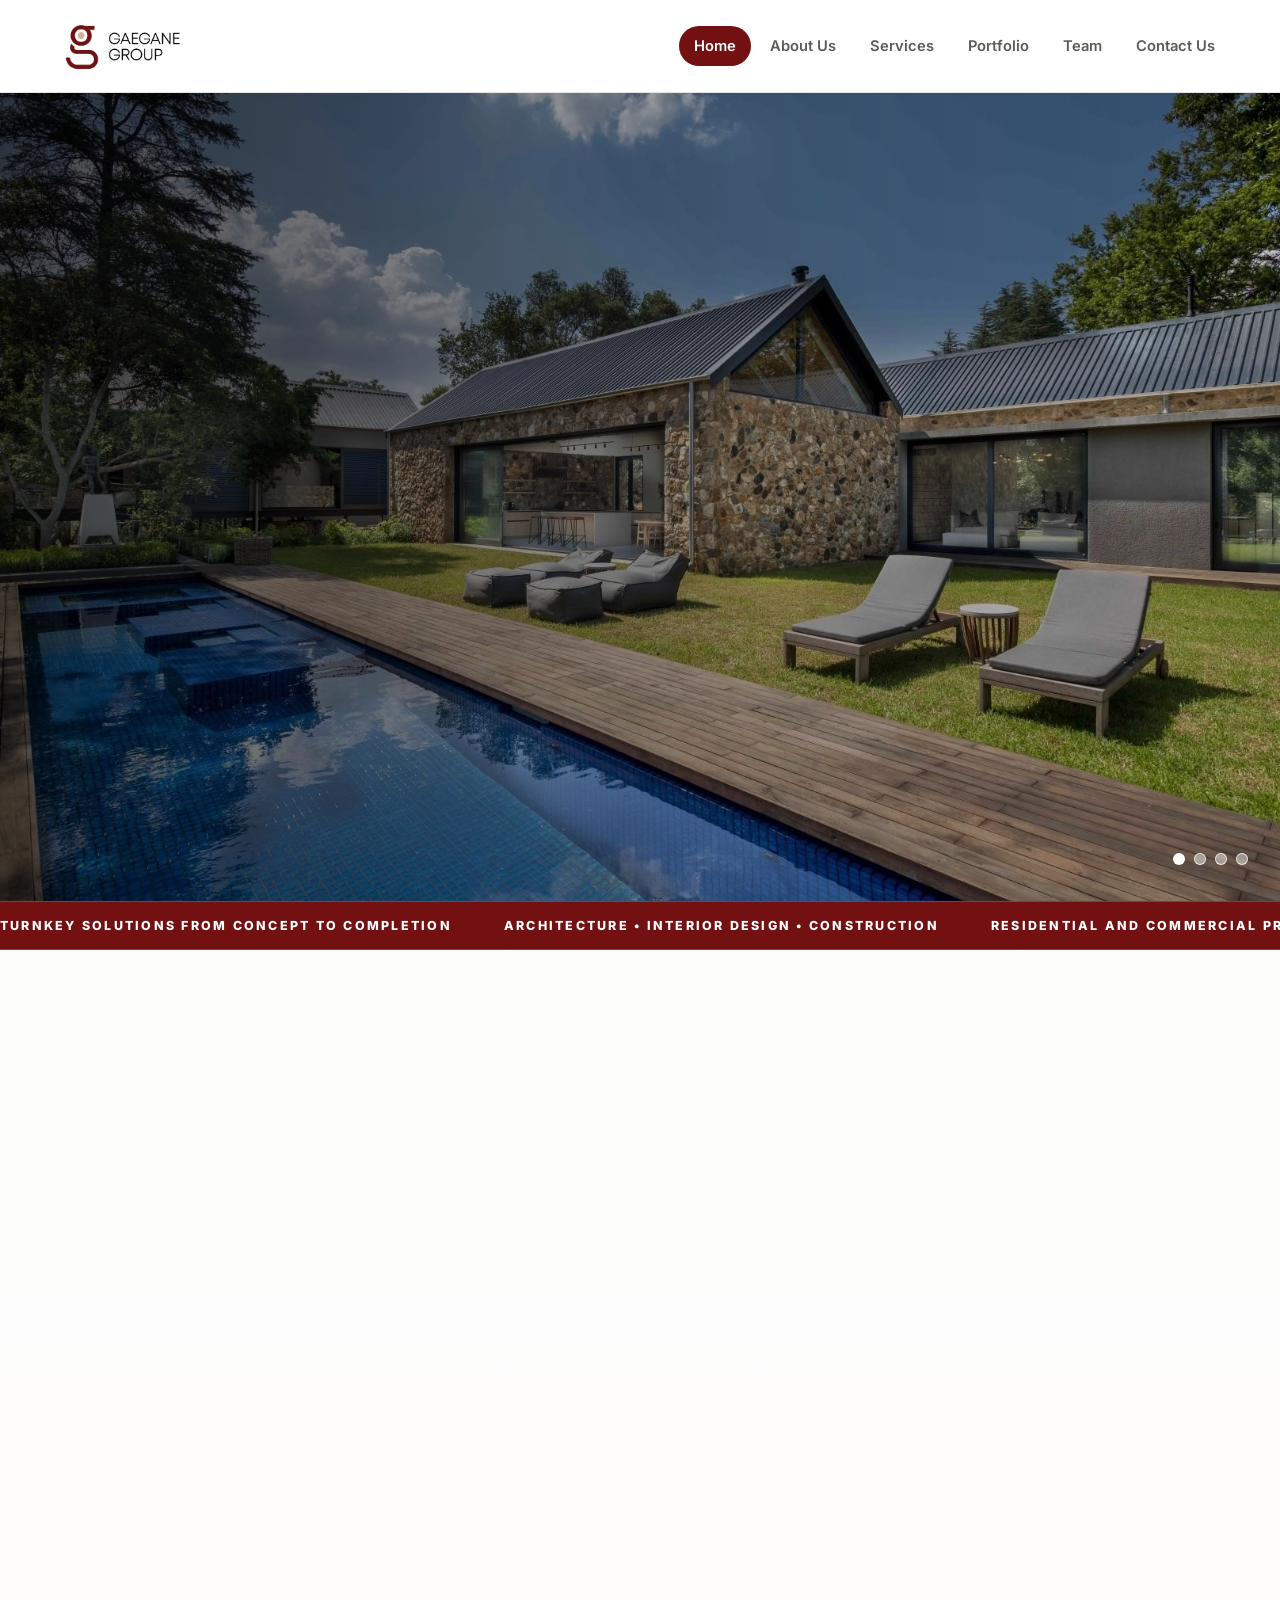
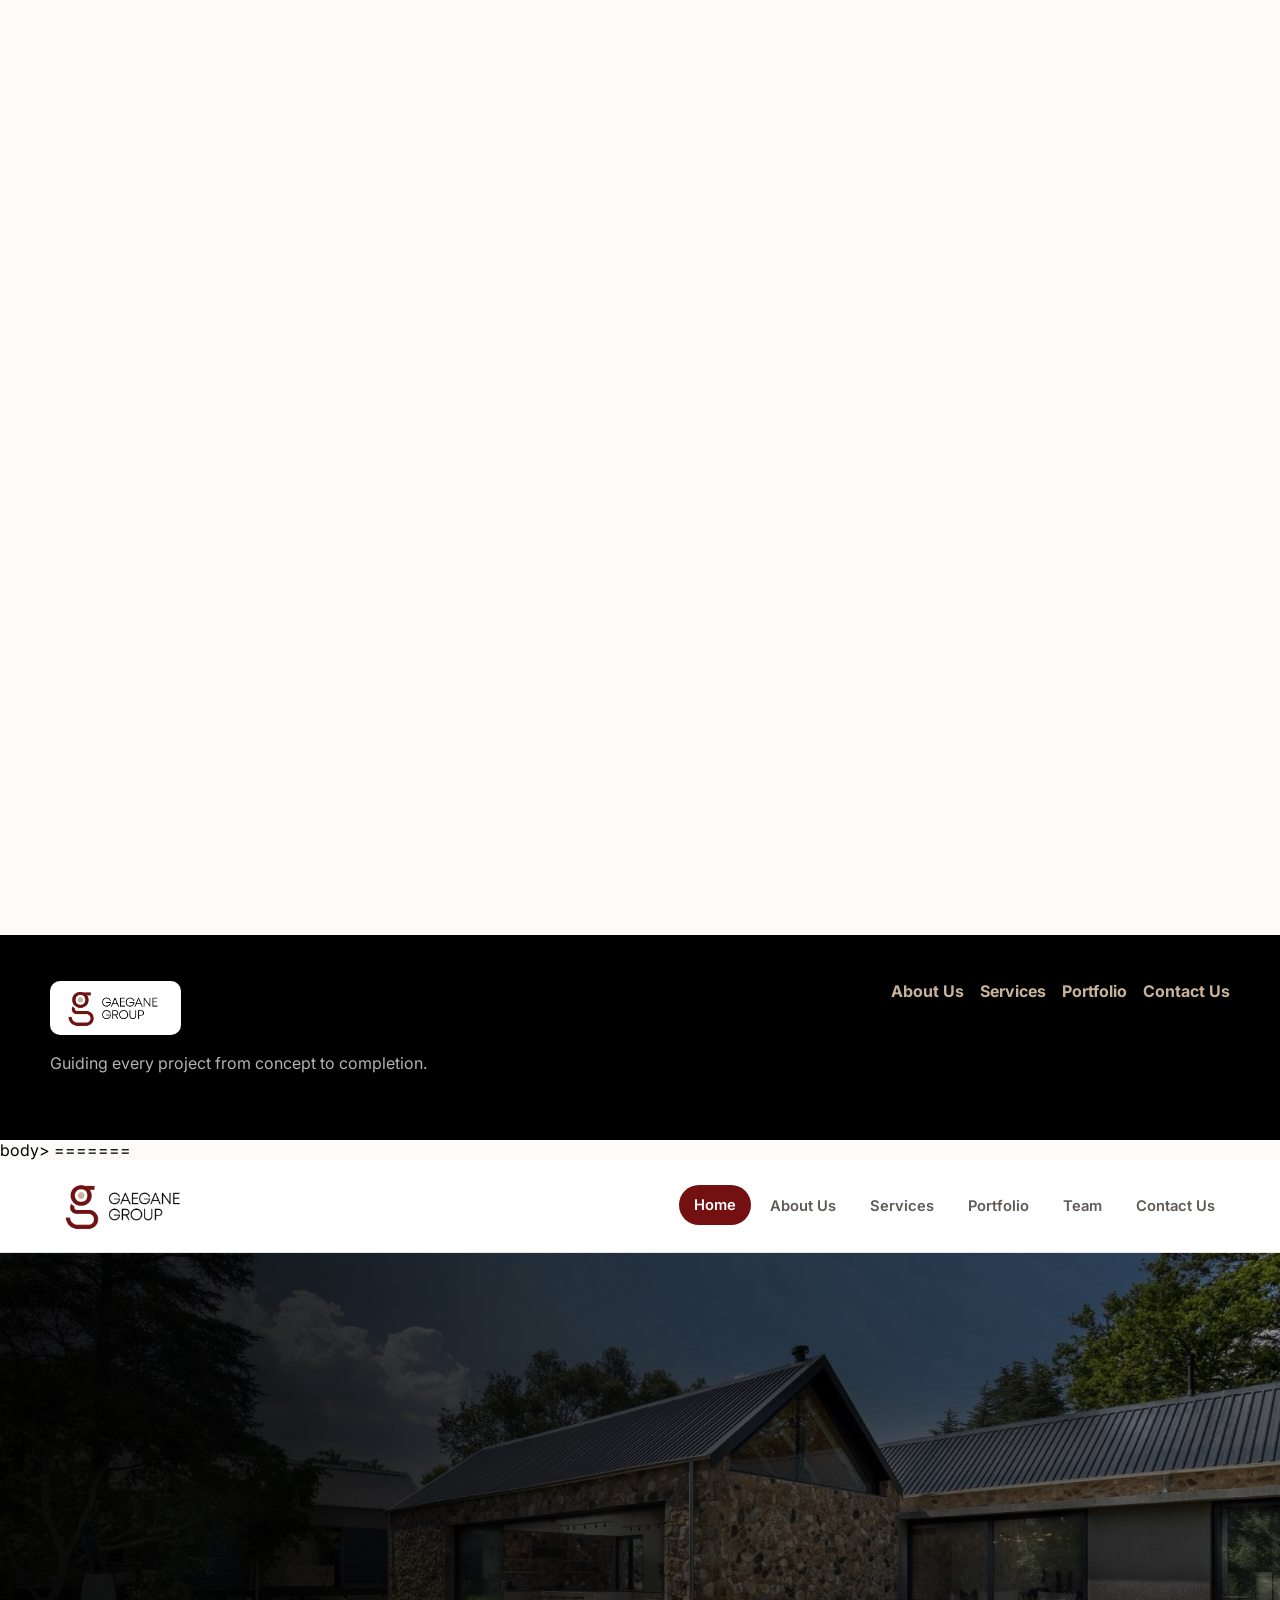
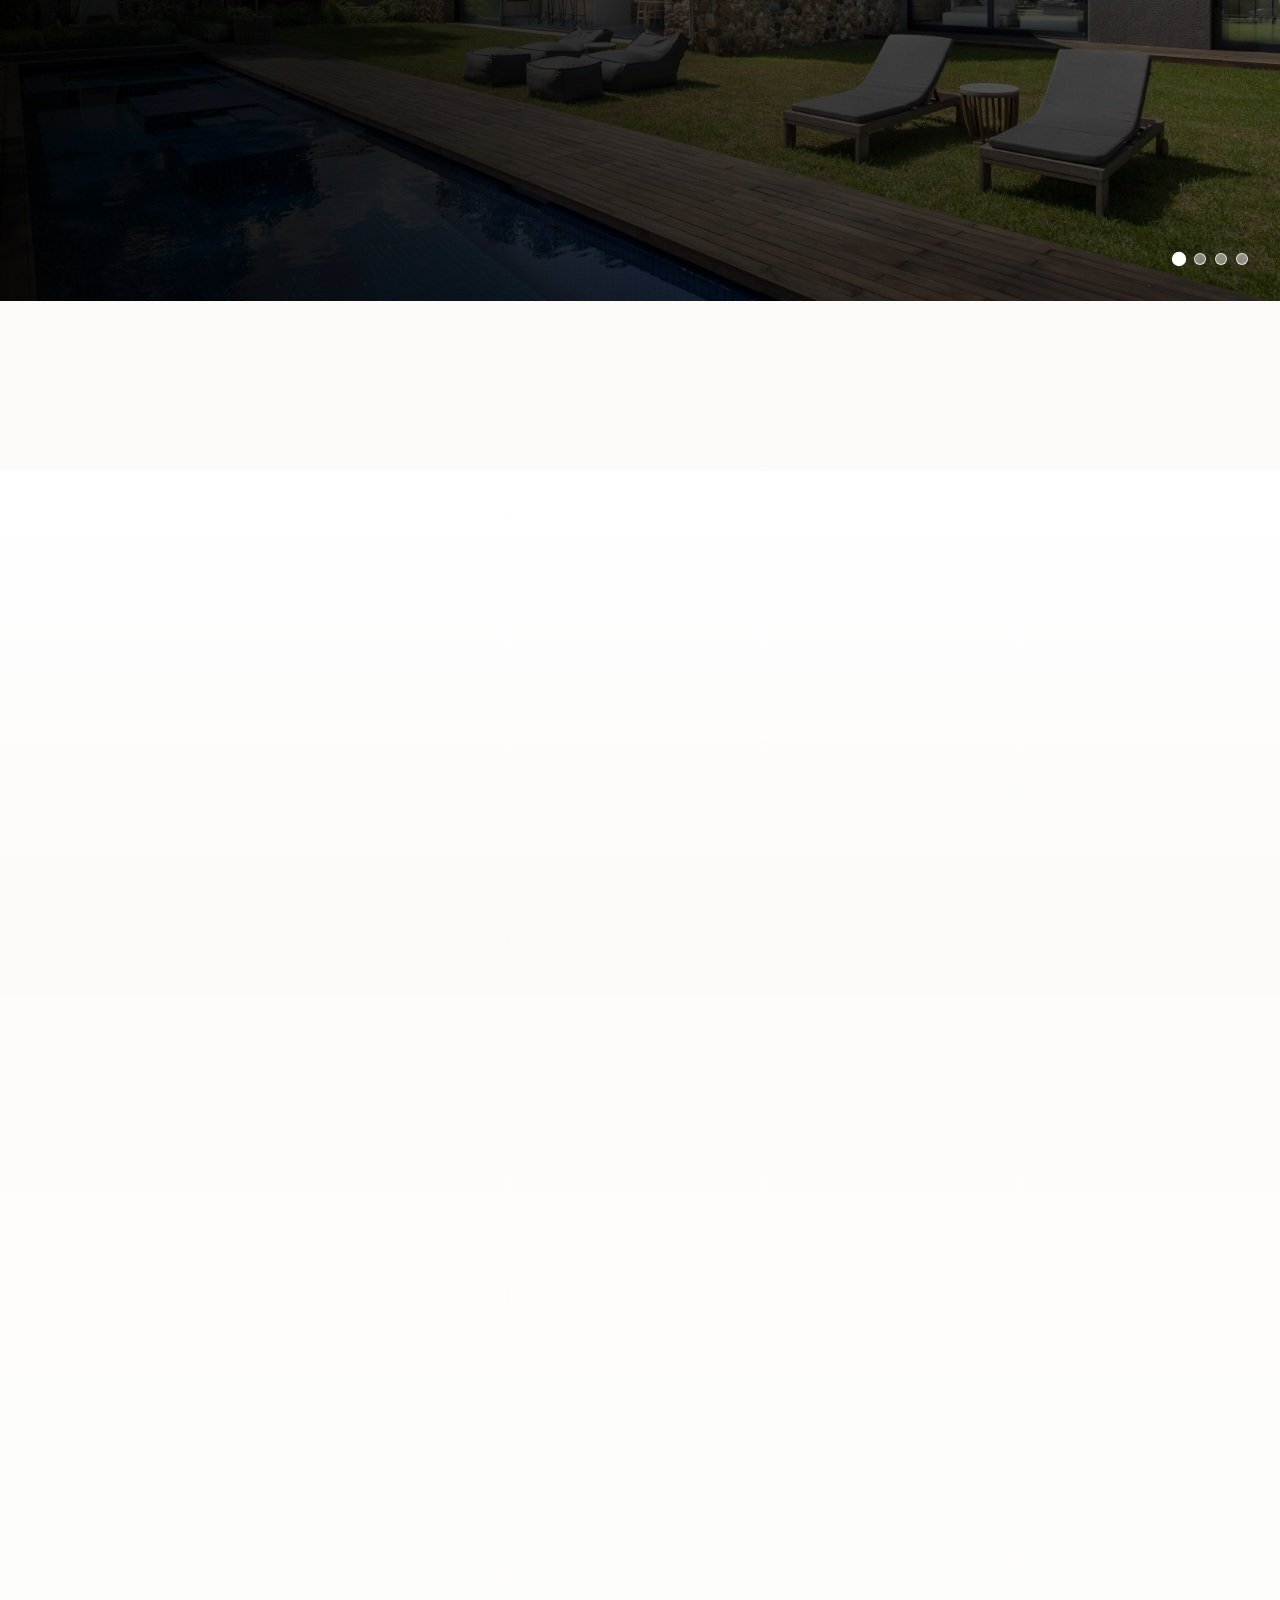
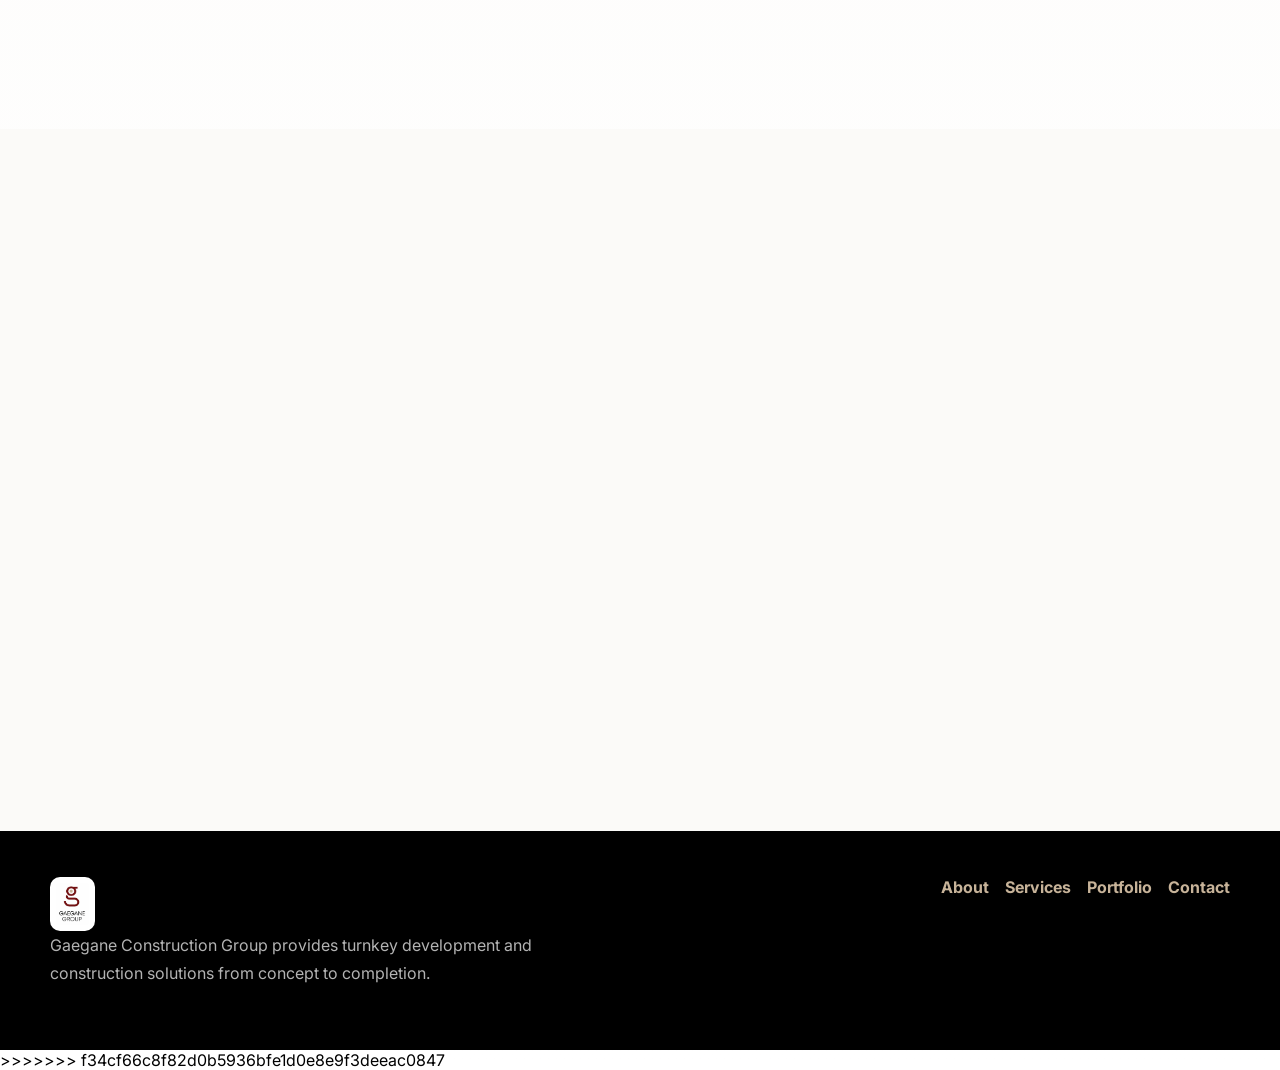
==== commit 1a2624da: "revert" ====
--- a/index.html
+++ b/index.html
@@ -1,4 +1,3 @@
-<<<<<<< HEAD
 <!doctype html>
 <html lang="en">
 <head>
@@ -70,6 +69,7 @@
 </footer>
 <script src="assets/js/site.js"></script>
 </body>
+</html>body>
 </html>
 =======
 <!doctype html><html lang="en"><head><meta charset="UTF-8"><meta name="viewport" content="width=device-width, initial-scale=1.0"><title>Gaegane Construction Group</title><link rel="preconnect" href="https://fonts.googleapis.com"><link rel="preconnect" href="https://fonts.gstatic.com" crossorigin><link href="https://fonts.googleapis.com/css2?family=Inter:wght@400;500;600;700;800&display=swap" rel="stylesheet"><link rel="stylesheet" href="assets/css/site.css"></head><body><header class="site-header">
--- a/assets/css/site.css
+++ b/assets/css/site.css
@@ -1,4 +1,3 @@
-<<<<<<< HEAD
 :root{--maroon:#731012;--black:#000;--white:#fff;--gold:#c7b399;--paper:#fbfaf8;--soft:#f5f1ec;--text:#050505;--muted:#5f5a55;--line:rgba(0,0,0,.10);--shadow:0 18px 55px rgba(0,0,0,.10)}
 *{box-sizing:border-box}html{scroll-behavior:smooth}body{margin:0;font-family:"Inter",system-ui,sans-serif;background:var(--paper);color:var(--text)}a{text-decoration:none;color:inherit}img{display:block;max-width:100%}.container{width:min(1280px,calc(100% - 48px));margin:0 auto}.site-header{position:sticky;top:0;z-index:100;background:rgba(255,255,255,.96);backdrop-filter:blur(14px);border-bottom:1px solid var(--line)}.nav{min-height:92px;display:flex;align-items:center;justify-content:space-between;gap:26px}.brand img{width:clamp(145px,13vw,210px);height:auto;object-fit:contain}.nav-links{display:flex;align-items:center;gap:16px;flex-wrap:wrap}.nav-links a{padding:12px 18px;border-radius:999px;color:#5a554f;font-weight:700;transition:.25s ease}.nav-links a:hover,body[data-page="home"] .nav-links a[data-page="home"],body[data-page="about"] .nav-links a[data-page="about"],body[data-page="services"] .nav-links a[data-page="services"],body[data-page="portfolio"] .nav-links a[data-page="portfolio"],body[data-page="team"] .nav-links a[data-page="team"],body[data-page="contact"] .nav-links a[data-page="contact"]{background:var(--maroon);color:var(--white)}.menu-toggle{display:none;width:46px;height:46px;border:0;background:transparent;cursor:pointer;flex-direction:column;gap:5px;justify-content:center;align-items:center}.menu-toggle span{width:24px;height:2px;background:var(--black);border-radius:999px}.section{padding:76px 0}.eyebrow{display:inline-block;margin-bottom:18px;color:var(--maroon);font-size:.78rem;font-weight:800;letter-spacing:.18em;text-transform:uppercase}h1,h2,h3,p{margin-top:0}h1{font-size:clamp(3rem,7vw,6.5rem);line-height:.96;letter-spacing:-.065em;margin-bottom:24px;max-width:1120px}h2{font-size:clamp(2rem,4.2vw,4.4rem);line-height:1;letter-spacing:-.045em;margin-bottom:24px}h3{font-size:clamp(1.3rem,2vw,2rem);line-height:1.1;letter-spacing:-.02em;margin-bottom:14px}p{color:var(--muted);font-size:1.05rem;line-height:1.75}strong{color:var(--text)}.btn-row{display:flex;gap:18px;flex-wrap:wrap;margin-top:28px}.btn{display:inline-flex;min-height:56px;align-items:center;justify-content:center;padding:0 28px;border-radius:999px;font-weight:800;transition:.25s ease;border:1px solid transparent}.btn:hover{transform:translateY(-2px)}.btn-primary{background:var(--maroon);color:var(--white);box-shadow:0 16px 28px rgba(115,16,18,.18)}.btn-light{background:rgba(255,255,255,.92);color:var(--black)}.text-link{display:inline-flex;color:var(--maroon);font-weight:800;margin-top:12px;border-bottom:1px solid var(--gold)}
 .home-hero{position:relative;min-height:calc(100vh - 92px);overflow:hidden;display:grid;align-items:center;background:var(--black)}.hero-slider,.hero-slide{position:absolute;inset:0}.hero-slide{background-size:cover;background-position:center;opacity:0;transform:scale(1.04);transition:opacity .9s ease,transform 1.2s ease}.hero-slide.active{opacity:1;transform:scale(1)}.hero-overlay{position:relative;z-index:2;width:100%;min-height:inherit;display:grid;align-items:center;background:linear-gradient(90deg,rgba(0,0,0,.68),rgba(0,0,0,.32) 58%,rgba(0,0,0,.18))}.hero-content{padding:90px 0}.home-hero h1,.home-hero p{color:var(--white)}.home-hero h1{max-width:1000px}.home-hero p{max-width:820px;color:rgba(255,255,255,.86)}.hero-dots{position:absolute;right:44px;bottom:42px;z-index:4;display:flex;gap:10px}.hero-dots button{width:12px;height:12px;padding:0;border:1px solid rgba(255,255,255,.75);border-radius:50%;background:rgba(255,255,255,.45);cursor:pointer}.hero-dots button.active{background:var(--white)}
@@ -6,6 +5,7 @@
 .page-hero{padding:clamp(100px,12vh,150px) 0 58px}.page-hero p{max-width:900px;font-size:1.2rem}.image-first{display:grid;grid-template-columns:1.12fr .88fr;gap:48px;align-items:start}.image-first.reverse{grid-template-columns:.88fr 1.12fr}.image-first.reverse img{order:2}.image-first>img,.preview-grid img,.portfolio-card img,.contact-details img{width:100%;height:clamp(380px,54vw,660px);object-fit:cover;border-radius:0}.text-block{padding:20px 0;max-width:720px}.preview-grid{display:grid;grid-template-columns:1fr 1fr;gap:42px}.preview-grid article img{height:420px;margin-bottom:26px}.service-list{display:grid;gap:96px}.portfolio-grid{display:grid;grid-template-columns:repeat(3,1fr);gap:30px}.portfolio-card{background:var(--white);border:1px solid var(--line);overflow:hidden;transition:.25s ease}.portfolio-card:hover{transform:translateY(-4px);box-shadow:var(--shadow)}.portfolio-card img{height:280px}.portfolio-card div{padding:22px}.role-grid{display:grid;grid-template-columns:repeat(3,1fr);gap:28px}.role-grid article{border-top:2px solid var(--maroon);padding-top:22px}.contact-layout{display:grid;grid-template-columns:1fr 1fr;gap:58px;align-items:start}.contact-form{display:grid;gap:18px}.form-row{display:grid;grid-template-columns:1fr 1fr;gap:18px}label{display:grid;gap:8px;color:var(--text);font-weight:800}input,textarea{width:100%;border:1px solid var(--line);background:var(--white);padding:15px 16px;font:inherit}textarea{resize:vertical}.contact-details img{height:420px;margin-bottom:26px}
 .footer{background:var(--black);color:var(--white);padding:44px 0}.footer-inner{display:flex;justify-content:space-between;gap:30px;flex-wrap:wrap}.footer-brand img{width:170px;background:var(--white);padding:10px;margin-bottom:14px}.footer p{color:rgba(255,255,255,.74)}.footer-links{display:flex;gap:18px;flex-wrap:wrap}.footer-links a{color:var(--gold);font-weight:800}.reveal{opacity:0;transform:translateY(30px);transition:opacity .75s ease,transform .75s ease}.reveal.revealed{opacity:1;transform:translateY(0)}
 @media(max-width:1100px){.portfolio-grid{grid-template-columns:repeat(2,1fr)}h1{font-size:clamp(3rem,9vw,5.8rem)}}@media(max-width:860px){.container{width:min(100% - 28px,1280px)}.nav{min-height:78px}.brand img{width:clamp(130px,38vw,170px)}.menu-toggle{display:flex}.nav-links{position:absolute;top:100%;left:0;right:0;display:none;background:rgba(255,255,255,.98);padding:16px;border-bottom:1px solid var(--line);box-shadow:0 18px 35px rgba(0,0,0,.08);flex-direction:column;align-items:flex-start}.nav-links.active{display:flex}.nav-links a{width:100%}.home-hero{min-height:calc(100vh - 78px)}.hero-content{padding:64px 0}.hero-overlay{background:linear-gradient(180deg,rgba(0,0,0,.62),rgba(0,0,0,.34))}h1{font-size:clamp(2.45rem,13vw,4.5rem);line-height:1}.page-hero{padding:74px 0 44px}h2{font-size:clamp(2rem,10vw,3.4rem)}.image-first,.image-first.reverse,.preview-grid,.role-grid,.contact-layout{grid-template-columns:1fr}.image-first.reverse img{order:0}.image-first>img,.preview-grid article img,.contact-details img{height:340px}.portfolio-grid{grid-template-columns:1fr}.hero-dots{right:24px;bottom:28px}.form-row{grid-template-columns:1fr}}@media(max-width:520px){.btn{width:100%}.btn-row{gap:12px}.home-hero h1{font-size:clamp(2.2rem,14vw,3.4rem)}.home-hero p{font-size:1rem}.image-first>img,.preview-grid article img,.contact-details img{height:280px}.section{padding:56px 0}}
+ing:56px 0}}
 =======
 :root{
   --maroon:#731012;--gold:#c7b399;--black:#000;--white:#fff;
--- a/assets/css/site.css
+++ b/assets/css/site.css
@@ -1,4 +1,3 @@
-<<<<<<< HEAD
 :root{--maroon:#731012;--black:#000;--white:#fff;--gold:#c7b399;--paper:#fbfaf8;--soft:#f5f1ec;--text:#050505;--muted:#5f5a55;--line:rgba(0,0,0,.10);--shadow:0 18px 55px rgba(0,0,0,.10)}
 *{box-sizing:border-box}html{scroll-behavior:smooth}body{margin:0;font-family:"Inter",system-ui,sans-serif;background:var(--paper);color:var(--text)}a{text-decoration:none;color:inherit}img{display:block;max-width:100%}.container{width:min(1280px,calc(100% - 48px));margin:0 auto}.site-header{position:sticky;top:0;z-index:100;background:rgba(255,255,255,.96);backdrop-filter:blur(14px);border-bottom:1px solid var(--line)}.nav{min-height:92px;display:flex;align-items:center;justify-content:space-between;gap:26px}.brand img{width:clamp(145px,13vw,210px);height:auto;object-fit:contain}.nav-links{display:flex;align-items:center;gap:16px;flex-wrap:wrap}.nav-links a{padding:12px 18px;border-radius:999px;color:#5a554f;font-weight:700;transition:.25s ease}.nav-links a:hover,body[data-page="home"] .nav-links a[data-page="home"],body[data-page="about"] .nav-links a[data-page="about"],body[data-page="services"] .nav-links a[data-page="services"],body[data-page="portfolio"] .nav-links a[data-page="portfolio"],body[data-page="team"] .nav-links a[data-page="team"],body[data-page="contact"] .nav-links a[data-page="contact"]{background:var(--maroon);color:var(--white)}.menu-toggle{display:none;width:46px;height:46px;border:0;background:transparent;cursor:pointer;flex-direction:column;gap:5px;justify-content:center;align-items:center}.menu-toggle span{width:24px;height:2px;background:var(--black);border-radius:999px}.section{padding:76px 0}.eyebrow{display:inline-block;margin-bottom:18px;color:var(--maroon);font-size:.78rem;font-weight:800;letter-spacing:.18em;text-transform:uppercase}h1,h2,h3,p{margin-top:0}h1{font-size:clamp(3rem,7vw,6.5rem);line-height:.96;letter-spacing:-.065em;margin-bottom:24px;max-width:1120px}h2{font-size:clamp(2rem,4.2vw,4.4rem);line-height:1;letter-spacing:-.045em;margin-bottom:24px}h3{font-size:clamp(1.3rem,2vw,2rem);line-height:1.1;letter-spacing:-.02em;margin-bottom:14px}p{color:var(--muted);font-size:1.05rem;line-height:1.75}strong{color:var(--text)}.btn-row{display:flex;gap:18px;flex-wrap:wrap;margin-top:28px}.btn{display:inline-flex;min-height:56px;align-items:center;justify-content:center;padding:0 28px;border-radius:999px;font-weight:800;transition:.25s ease;border:1px solid transparent}.btn:hover{transform:translateY(-2px)}.btn-primary{background:var(--maroon);color:var(--white);box-shadow:0 16px 28px rgba(115,16,18,.18)}.btn-light{background:rgba(255,255,255,.92);color:var(--black)}.text-link{display:inline-flex;color:var(--maroon);font-weight:800;margin-top:12px;border-bottom:1px solid var(--gold)}
 .home-hero{position:relative;min-height:calc(100vh - 92px);overflow:hidden;display:grid;align-items:center;background:var(--black)}.hero-slider,.hero-slide{position:absolute;inset:0}.hero-slide{background-size:cover;background-position:center;opacity:0;transform:scale(1.04);transition:opacity .9s ease,transform 1.2s ease}.hero-slide.active{opacity:1;transform:scale(1)}.hero-overlay{position:relative;z-index:2;width:100%;min-height:inherit;display:grid;align-items:center;background:linear-gradient(90deg,rgba(0,0,0,.68),rgba(0,0,0,.32) 58%,rgba(0,0,0,.18))}.hero-content{padding:90px 0}.home-hero h1,.home-hero p{color:var(--white)}.home-hero h1{max-width:1000px}.home-hero p{max-width:820px;color:rgba(255,255,255,.86)}.hero-dots{position:absolute;right:44px;bottom:42px;z-index:4;display:flex;gap:10px}.hero-dots button{width:12px;height:12px;padding:0;border:1px solid rgba(255,255,255,.75);border-radius:50%;background:rgba(255,255,255,.45);cursor:pointer}.hero-dots button.active{background:var(--white)}
@@ -6,6 +5,7 @@
 .page-hero{padding:clamp(100px,12vh,150px) 0 58px}.page-hero p{max-width:900px;font-size:1.2rem}.image-first{display:grid;grid-template-columns:1.12fr .88fr;gap:48px;align-items:start}.image-first.reverse{grid-template-columns:.88fr 1.12fr}.image-first.reverse img{order:2}.image-first>img,.preview-grid img,.portfolio-card img,.contact-details img{width:100%;height:clamp(380px,54vw,660px);object-fit:cover;border-radius:0}.text-block{padding:20px 0;max-width:720px}.preview-grid{display:grid;grid-template-columns:1fr 1fr;gap:42px}.preview-grid article img{height:420px;margin-bottom:26px}.service-list{display:grid;gap:96px}.portfolio-grid{display:grid;grid-template-columns:repeat(3,1fr);gap:30px}.portfolio-card{background:var(--white);border:1px solid var(--line);overflow:hidden;transition:.25s ease}.portfolio-card:hover{transform:translateY(-4px);box-shadow:var(--shadow)}.portfolio-card img{height:280px}.portfolio-card div{padding:22px}.role-grid{display:grid;grid-template-columns:repeat(3,1fr);gap:28px}.role-grid article{border-top:2px solid var(--maroon);padding-top:22px}.contact-layout{display:grid;grid-template-columns:1fr 1fr;gap:58px;align-items:start}.contact-form{display:grid;gap:18px}.form-row{display:grid;grid-template-columns:1fr 1fr;gap:18px}label{display:grid;gap:8px;color:var(--text);font-weight:800}input,textarea{width:100%;border:1px solid var(--line);background:var(--white);padding:15px 16px;font:inherit}textarea{resize:vertical}.contact-details img{height:420px;margin-bottom:26px}
 .footer{background:var(--black);color:var(--white);padding:44px 0}.footer-inner{display:flex;justify-content:space-between;gap:30px;flex-wrap:wrap}.footer-brand img{width:170px;background:var(--white);padding:10px;margin-bottom:14px}.footer p{color:rgba(255,255,255,.74)}.footer-links{display:flex;gap:18px;flex-wrap:wrap}.footer-links a{color:var(--gold);font-weight:800}.reveal{opacity:0;transform:translateY(30px);transition:opacity .75s ease,transform .75s ease}.reveal.revealed{opacity:1;transform:translateY(0)}
 @media(max-width:1100px){.portfolio-grid{grid-template-columns:repeat(2,1fr)}h1{font-size:clamp(3rem,9vw,5.8rem)}}@media(max-width:860px){.container{width:min(100% - 28px,1280px)}.nav{min-height:78px}.brand img{width:clamp(130px,38vw,170px)}.menu-toggle{display:flex}.nav-links{position:absolute;top:100%;left:0;right:0;display:none;background:rgba(255,255,255,.98);padding:16px;border-bottom:1px solid var(--line);box-shadow:0 18px 35px rgba(0,0,0,.08);flex-direction:column;align-items:flex-start}.nav-links.active{display:flex}.nav-links a{width:100%}.home-hero{min-height:calc(100vh - 78px)}.hero-content{padding:64px 0}.hero-overlay{background:linear-gradient(180deg,rgba(0,0,0,.62),rgba(0,0,0,.34))}h1{font-size:clamp(2.45rem,13vw,4.5rem);line-height:1}.page-hero{padding:74px 0 44px}h2{font-size:clamp(2rem,10vw,3.4rem)}.image-first,.image-first.reverse,.preview-grid,.role-grid,.contact-layout{grid-template-columns:1fr}.image-first.reverse img{order:0}.image-first>img,.preview-grid article img,.contact-details img{height:340px}.portfolio-grid{grid-template-columns:1fr}.hero-dots{right:24px;bottom:28px}.form-row{grid-template-columns:1fr}}@media(max-width:520px){.btn{width:100%}.btn-row{gap:12px}.home-hero h1{font-size:clamp(2.2rem,14vw,3.4rem)}.home-hero p{font-size:1rem}.image-first>img,.preview-grid article img,.contact-details img{height:280px}.section{padding:56px 0}}
+ing:56px 0}}
 =======
 :root{
   --maroon:#731012;--gold:#c7b399;--black:#000;--white:#fff;
